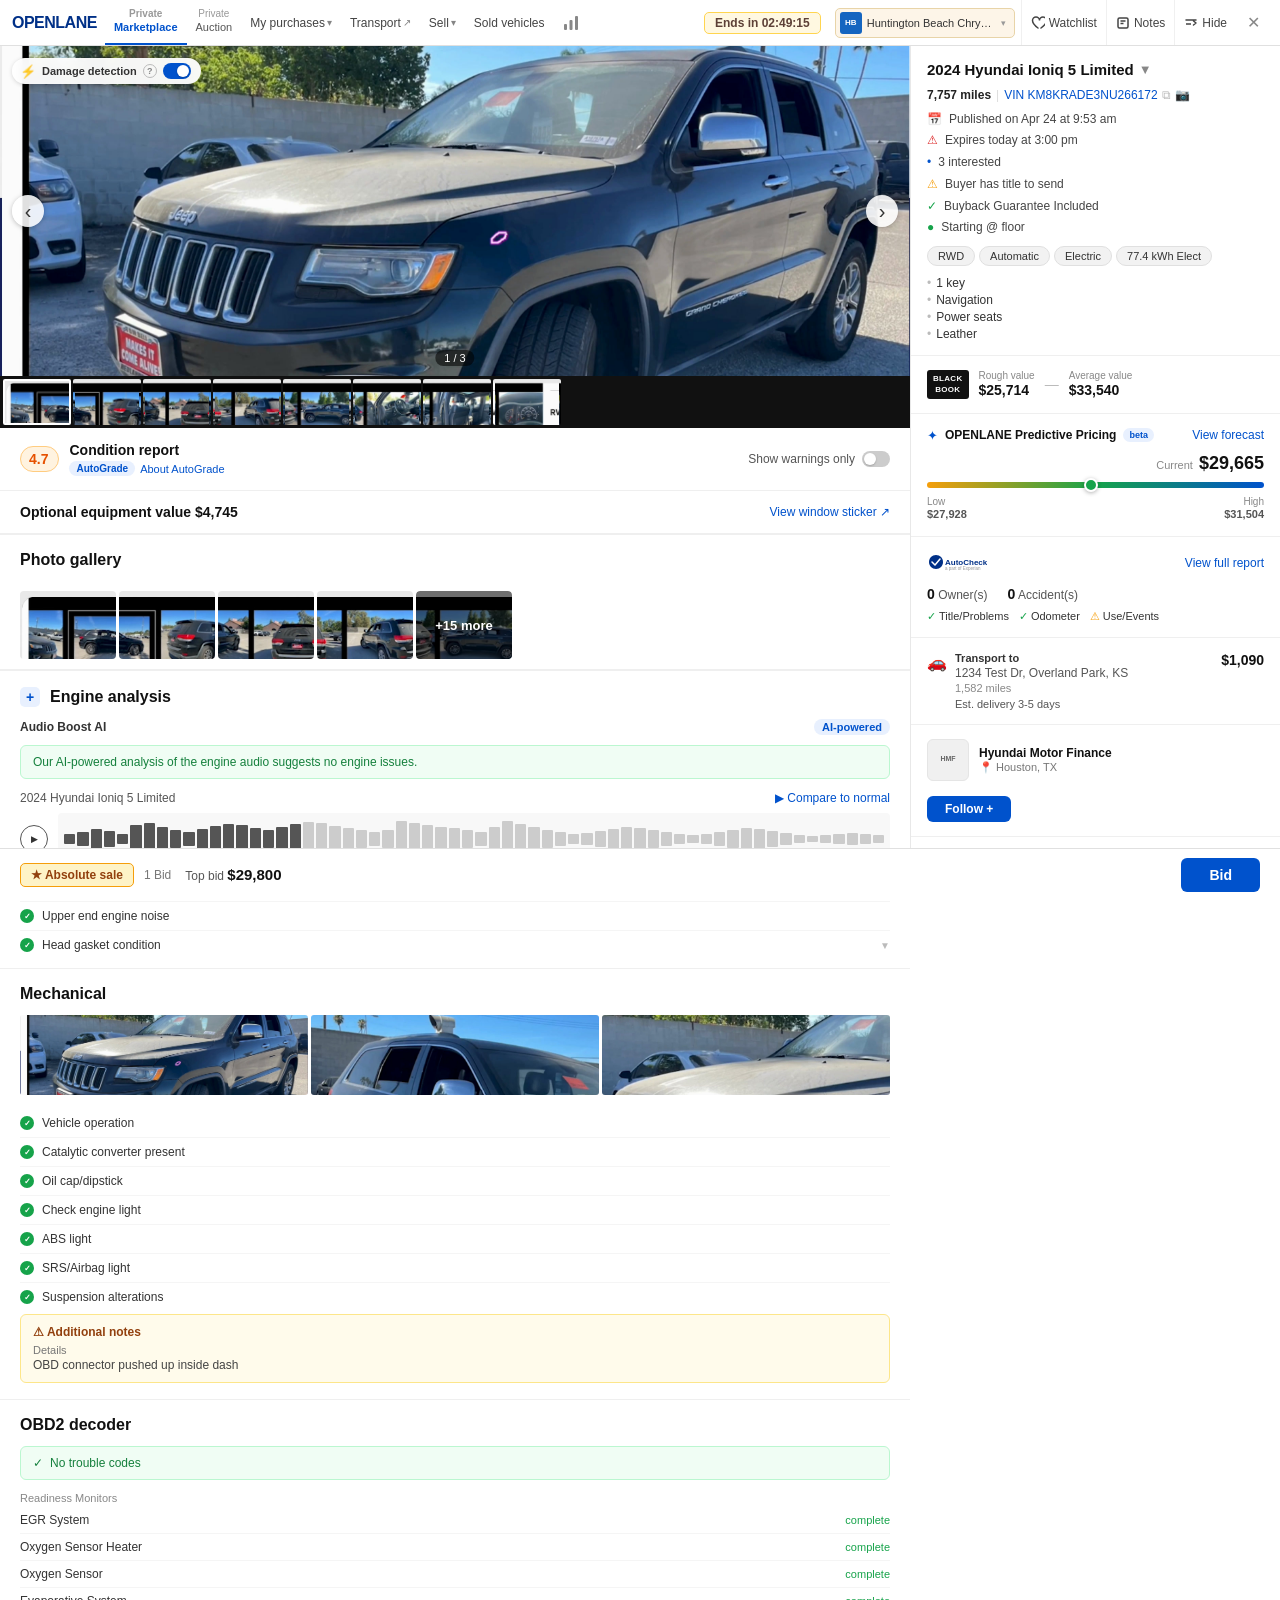
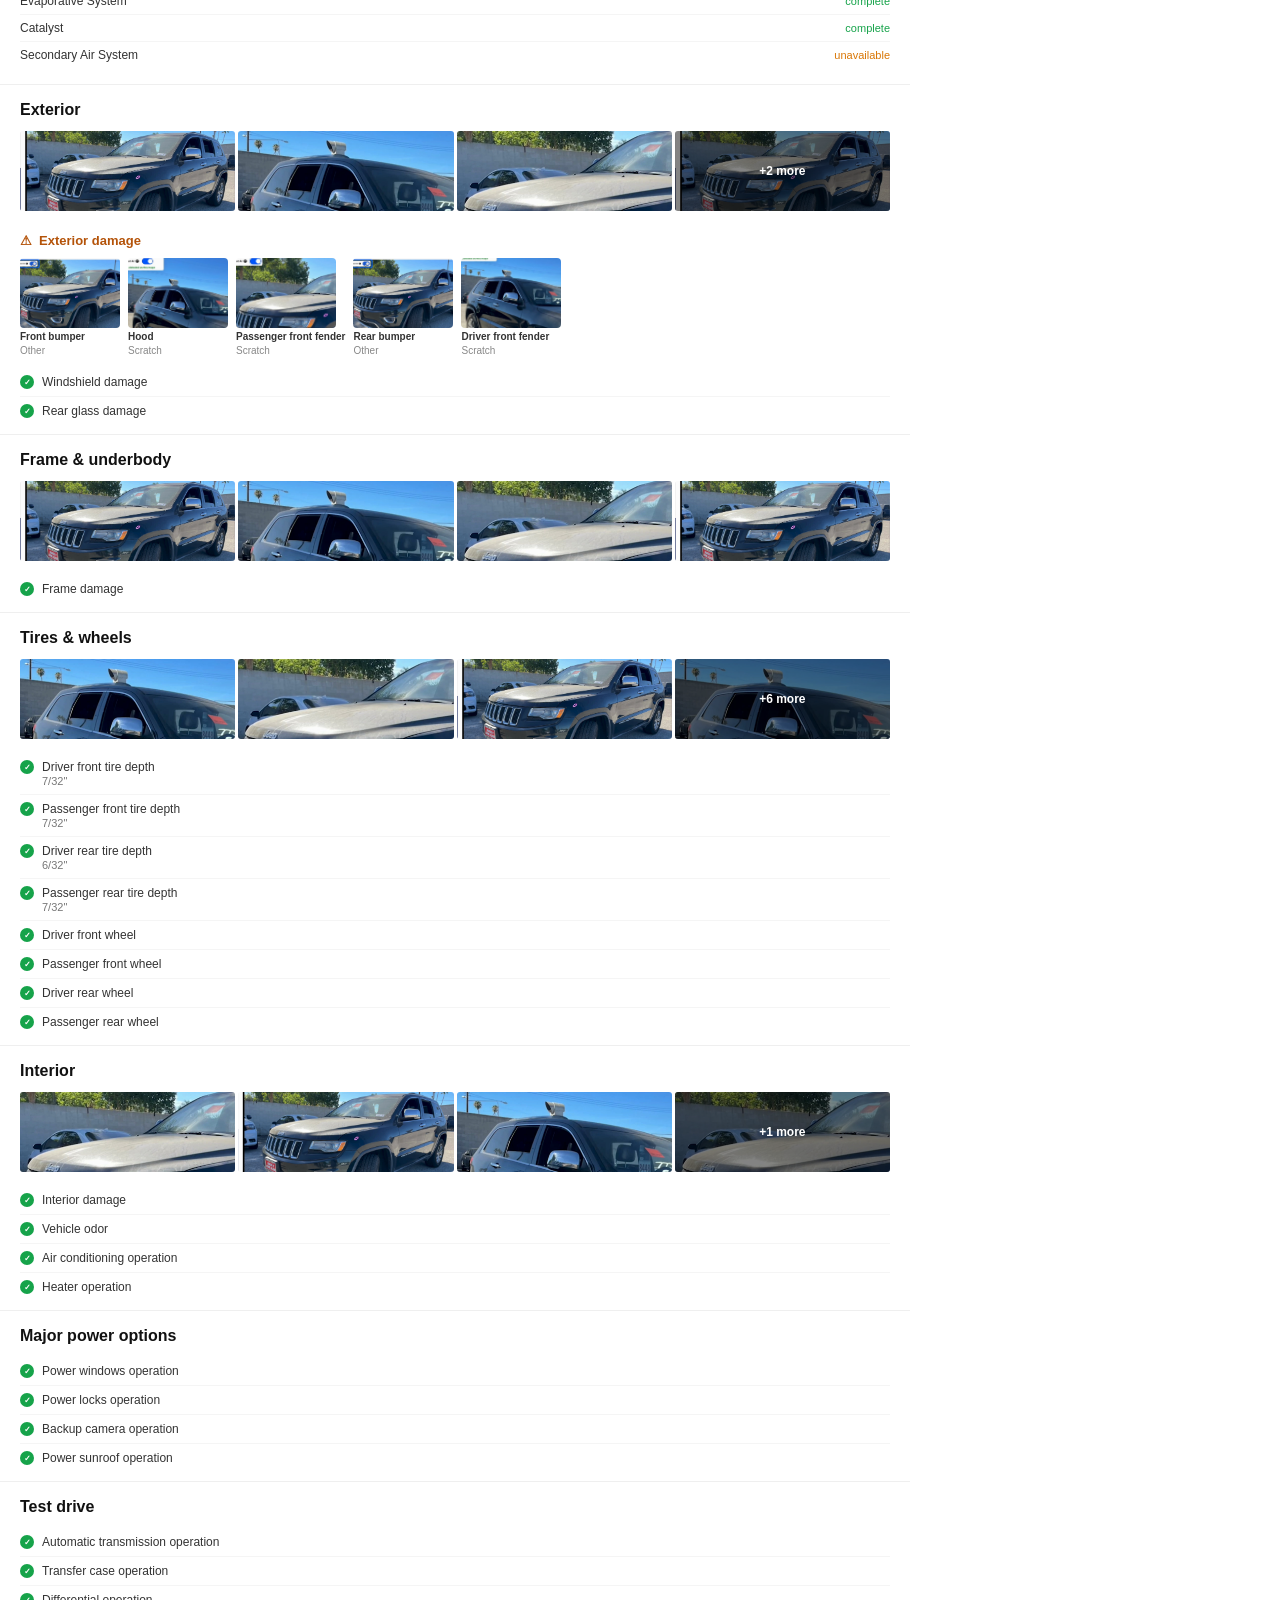
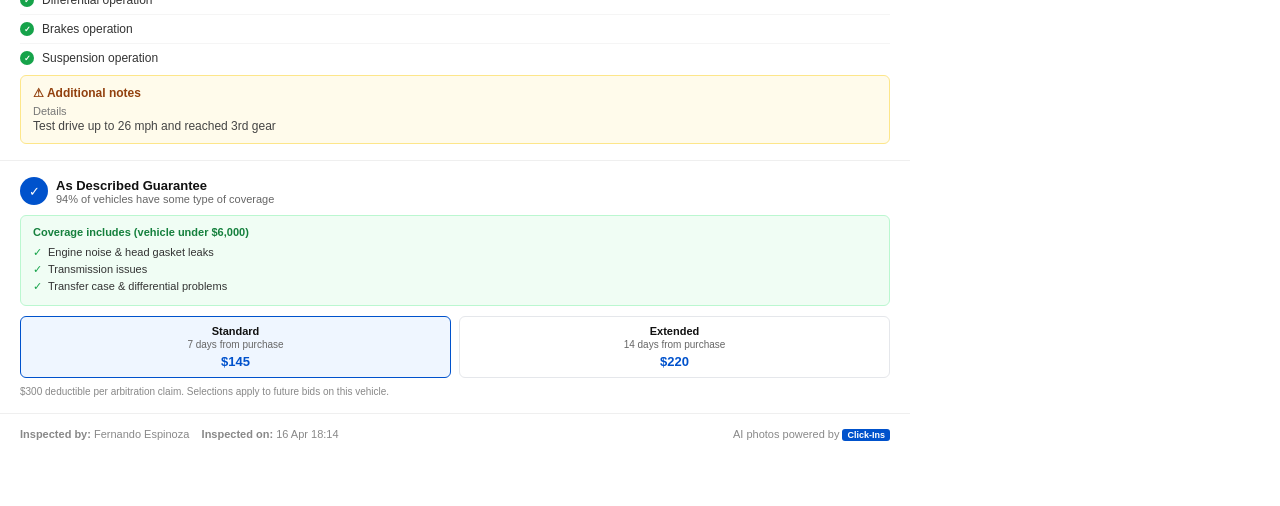
==== vehicle-detail.html @ b6a5cc24 "Update mockup to 2024 Hyundai Ioniq 5 Limited with real OPENLANE data - Swap all vehicle data: VIN K" ====
<!DOCTYPE html>
<html lang="en">
<head>
  <meta charset="UTF-8">
  <meta name="viewport" content="width=device-width, initial-scale=1.0">
  <title>2024 Hyundai Ioniq 5 Limited — OPENLANE</title>
  <link rel="stylesheet" href="styles.css">
</head>
<body>

<!-- NAV -->
<nav class="top-nav">
  <div class="nav-logo">OPENLANE</div>
  <div class="nav-tabs">
    <div class="nav-tab active"><span class="tab-sub">Private</span>Marketplace</div>
    <div class="nav-tab"><span class="tab-sub">Private</span>Auction</div>
  </div>
  <div class="nav-link">My purchases <span class="sup">▾</span></div>
  <div class="nav-link">Transport <span class="sup">↗</span></div>
  <div class="nav-link">Sell <span class="sup">▾</span></div>
  <div class="nav-link">Sold vehicles</div>
  <div class="nav-link">
    <svg width="16" height="16" viewBox="0 0 16 16" fill="none">
      <rect x="1" y="9" width="3" height="6" rx="1" fill="#888"/>
      <rect x="6.5" y="5" width="3" height="10" rx="1" fill="#888"/>
      <rect x="12" y="1" width="3" height="14" rx="1" fill="#888"/>
    </svg>
  </div>

  <div class="nav-spacer"></div>

  <div class="nav-timer" id="navTimer">Ends in 02:49:17</div>

  <div class="nav-dealer-chip">
    <div class="dealer-avatar">HB</div>
    <div class="dealer-chip-name">Huntington Beach Chrysler Jeep Ram</div>
    <span class="dealer-chip-caret">▾</span>
  </div>

  <div class="nav-action-btn">
    <svg viewBox="0 0 14 14" fill="none" stroke="currentColor" stroke-width="1.5" width="14" height="14">
      <path d="M7 12S1.5 8 1.5 4.5a3.5 3.5 0 017 0 3.5 3.5 0 017 0C15.5 8 10 12 10 12" stroke-linecap="round"/>
    </svg>
    Watchlist
  </div>
  <div class="nav-action-btn" id="notesBtn">
    <svg viewBox="0 0 14 14" fill="none" stroke="currentColor" stroke-width="1.5" width="14" height="14">
      <rect x="2" y="2" width="10" height="10" rx="1.5"/>
      <line x1="4.5" y1="5" x2="9.5" y2="5"/>
      <line x1="4.5" y1="7.5" x2="7.5" y2="7.5"/>
    </svg>
    Notes
  </div>
  <div class="nav-action-btn">
    <svg viewBox="0 0 14 14" fill="none" stroke="currentColor" stroke-width="1.5" width="14" height="14">
      <path d="M2 4h10M9.5 9l2.5-2-2.5-2" stroke-linecap="round" stroke-linejoin="round"/>
      <line x1="2" y1="8" x2="7" y2="8"/>
    </svg>
    Hide
  </div>
  <div class="nav-close-btn" onclick="window.history.back()">&#10005;</div>
</nav>

<!-- PAGE -->
<div class="page-wrap">
  <div class="left-panel" id="leftPanel"></div>
  <div class="right-sidebar" id="rightSidebar"></div>
</div>

<!-- BOTTOM BAR -->
<div class="btm-bar">
  <div class="btm-meta">
    <span class="btm-label">&#9733; Absolute sale</span>
    <span class="btm-bids">1 Bid</span>
  </div>
  <div class="btm-bid-info">Top bid <strong>$29,800</strong></div>
  <div class="btm-spacer"></div>
  <button class="btm-bid-btn" id="bidBtn">Bid</button>
</div>

<!-- BID MODAL -->
<div class="modal-overlay" id="bidModal" style="display:none">
  <div class="modal-box">
    <div class="modal-header">
      <span class="modal-title">Bid</span>
      <button class="modal-close" onclick="closeBidModal()">&#10005;</button>
    </div>
    <div class="modal-body">
      <p class="modal-min-bid">Minimum bid is $29,800</p>
      <div class="modal-field">
        <label>Bid amount</label>
        <div class="modal-input-wrap"><span class="modal-input-pre">$</span><input type="number" value="29800" class="modal-input"></div>
      </div>
      <div class="modal-field">
        <label>Max Bid amount</label>
        <div class="modal-input-wrap"><span class="modal-input-pre">$</span><input type="number" value="32000" class="modal-input"></div>
      </div>
      <div class="modal-field">
        <label>Notes</label>
        <textarea class="modal-textarea" placeholder=""></textarea>
      </div>
      <div class="modal-services">
        <div class="modal-services-title">Services</div>
        <div class="modal-service-row">
          <span>As Described Guarantee <span class="svc-info">&#9432;</span></span>
          <span class="svc-right"><span class="svc-price">$145</span><input type="checkbox" checked class="svc-check"></span>
        </div>
        <div class="modal-service-row sub">
          <span>&#8627; Extended Guarantee <span class="svc-info">&#9432;</span></span>
          <span class="svc-right"><span class="svc-price">$75</span><input type="checkbox" checked class="svc-check"></span>
        </div>
        <div class="modal-service-row">
          <span>Transportation <span class="svc-info">&#9432;</span></span>
          <span class="svc-right"><span class="svc-price">$1090</span><input type="checkbox" checked class="svc-check"></span>
        </div>
        <p class="modal-svc-note">Selections will apply to future bids on this vehicle.</p>
      </div>
      <div class="modal-payment">
        <span class="modal-payment-label">Payment method <span style="color:#dc2626">*</span></span>
        <button class="modal-add-payment">Add new payment method</button>
      </div>
    </div>
    <div class="modal-footer">
      <button class="modal-cancel" onclick="closeBidModal()">Cancel</button>
      <button class="modal-submit">Submit bid</button>
    </div>
  </div>
</div>

<!-- PREDICTIVE PRICING MODAL -->
<div class="modal-overlay" id="marketModal" style="display:none">
  <div class="modal-box modal-wide">
    <div class="modal-header">
      <div>
        <div style="font-size:10px;color:#0052cc;margin-bottom:3px;">&#10022; powered by OPENLANE Intelligence</div>
        <span class="modal-title">OPENLANE Predictive Pricing</span>
      </div>
      <button class="modal-close" onclick="closeMarketModal()">&#10005;</button>
    </div>
    <div class="modal-body">
      <div class="pp-modal-vehicle">
        <div class="pp-modal-vehicle-name">2024 Hyundai Ioniq 5 Limited</div>
        <div class="pp-modal-vin">VIN KM8KRADE3NU266172</div>
      </div>
      <div class="pp-forecast-subtitle">90-day forecast &nbsp;&middot;&nbsp; OPENLANE wholesale data as of Apr 24, 2026</div>

      <!-- Forecast chart -->
      <div class="pp-chart-wrap">
        <svg width="100%" viewBox="0 0 520 185" xmlns="http://www.w3.org/2000/svg" style="display:block;">
          <!-- Y-axis gridlines -->
          <line x1="50" y1="28" x2="500" y2="28" stroke="#e5e7eb" stroke-width="1"/>
          <line x1="50" y1="69" x2="500" y2="69" stroke="#e5e7eb" stroke-width="1"/>
          <line x1="50" y1="110" x2="500" y2="110" stroke="#e5e7eb" stroke-width="1"/>
          <line x1="50" y1="151" x2="500" y2="151" stroke="#e5e7eb" stroke-width="1"/>
          <!-- Y-axis labels -->
          <text x="46" y="31" font-size="9" fill="#9ca3af" text-anchor="end">$30,500</text>
          <text x="46" y="72" font-size="9" fill="#9ca3af" text-anchor="end">$29,000</text>
          <text x="46" y="113" font-size="9" fill="#9ca3af" text-anchor="end">$27,500</text>
          <text x="46" y="154" font-size="9" fill="#9ca3af" text-anchor="end">$26,000</text>
          <!-- Shaded band (polygon between high and low lines) -->
          <polygon points="60,57 207,64 353,70 500,78 500,149 353,133 207,102 60,65" fill="#dbeafe" opacity="0.65"/>
          <!-- Reference dashed line at $29,665 (y≈51) -->
          <line x1="60" y1="51" x2="500" y2="51" stroke="#3b82f6" stroke-width="1" stroke-dasharray="4,3"/>
          <text x="64" y="48" font-size="8.5" fill="#3b82f6">at cost of this sale</text>
          <!-- High line -->
          <polyline points="60,57 207,64 353,70 500,78" fill="none" stroke="#1d4ed8" stroke-width="2" stroke-linejoin="round"/>
          <!-- Low line -->
          <polyline points="60,65 207,102 353,133 500,149" fill="none" stroke="#93c5fd" stroke-width="1.5" stroke-dasharray="5,3" stroke-linejoin="round"/>
          <!-- X-axis labels -->
          <text x="60" y="175" font-size="9" fill="#9ca3af" text-anchor="middle">Today</text>
          <text x="207" y="175" font-size="9" fill="#9ca3af" text-anchor="middle">May 24, 2026</text>
          <text x="353" y="175" font-size="9" fill="#9ca3af" text-anchor="middle">Jun 24, 2026</text>
          <text x="500" y="175" font-size="9" fill="#9ca3af" text-anchor="middle">Jul 24, 2026</text>
        </svg>
        <div class="pp-forecast-legend">
          <div class="pp-legend-item"><div class="pp-legend-dot-high"></div> Highest</div>
          <div class="pp-legend-item"><div class="pp-legend-dot-low"></div> Lowest</div>
        </div>
        <table style="width:100%;font-size:11px;margin-top:10px;border-collapse:collapse;">
          <thead>
            <tr>
              <th style="text-align:left;padding:4px 6px;color:#6b7280;font-weight:500;border-bottom:1px solid #e5e7eb;"></th>
              <th style="text-align:center;padding:4px 6px;color:#6b7280;font-weight:500;border-bottom:1px solid #e5e7eb;">Today</th>
              <th style="text-align:center;padding:4px 6px;color:#6b7280;font-weight:500;border-bottom:1px solid #e5e7eb;">May 24, 2026</th>
              <th style="text-align:center;padding:4px 6px;color:#6b7280;font-weight:500;border-bottom:1px solid #e5e7eb;">Jun 24, 2026</th>
            </tr>
          </thead>
          <tbody>
            <tr>
              <td style="padding:4px 6px;color:#1d4ed8;font-weight:600;">&#9650; Highest</td>
              <td style="text-align:center;padding:4px 6px;color:#111;font-weight:600;">$29,437</td>
              <td style="text-align:center;padding:4px 6px;color:#111;">$29,204</td>
              <td style="text-align:center;padding:4px 6px;color:#111;">$28,970</td>
            </tr>
            <tr>
              <td style="padding:4px 6px;color:#93c5fd;font-weight:600;">&#9660; Lowest</td>
              <td style="text-align:center;padding:4px 6px;color:#111;font-weight:600;">$29,203</td>
              <td style="text-align:center;padding:4px 6px;color:#111;">$27,812</td>
              <td style="text-align:center;padding:4px 6px;color:#111;">$26,688</td>
            </tr>
          </tbody>
        </table>
        <p style="font-size:10px;color:#9ca3af;margin-top:8px;line-height:1.4;">AI-driven predictive pricing uses VIN details, inspection data, market trends, and economic factors to estimate vehicle value. Forecasts are statistical estimates and are not guarantees of actual market outcomes.</p>
      </div>

      <!-- Today's pricing -->
      <div class="pp-today-section">
        <div class="pp-today-title">Today's pricing</div>
        <div class="pp-today-current">Current <strong>$29,665</strong></div>
        <div class="pp-today-bar-wrap">
          <div class="pp-today-bar">
            <div class="pp-today-marker" style="left:48.6%"></div>
          </div>
        </div>
        <div class="pp-today-range"><span>Low &nbsp; $27,928</span><span>High &nbsp; $31,504</span></div>
      </div>

      <!-- Similar units -->
      <div class="pp-similar-title">Similar units recently sold on OPENLANE</div>
      <div class="pp-similar-sub">
        <svg width="14" height="14" viewBox="0 0 14 14" fill="none"><rect x="1" y="5" width="12" height="7" rx="1" stroke="#9ca3af" stroke-width="1.2"/><path d="M3 5V3.5a4 4 0 018 0V5" stroke="#9ca3af" stroke-width="1.2" stroke-linecap="round"/></svg>
        Based on 3,849 dealer wholesale sales in the last 3 months
      </div>
      <table class="comp-table">
        <thead><tr><th>Vehicle</th><th>Major Inspection Issues</th><th>AutoCheck</th><th>Transaction date</th><th>Price</th></tr></thead>
        <tbody>
          <tr>
            <td><div class="ct-vehicle">2024 Hyundai Ioniq 5 Limited</div><div class="ct-details">RWD 77.4 km &middot; Houston, TX</div></td>
            <td><span class="ct-ok">&#10003; No issues</span></td>
            <td><div class="ct-ac"><span class="ct-ok">&#10003;</span> Title/Problems<br><span class="ct-ok">&#10003;</span> Odometer<br><span class="ct-ok">&#10003;</span> Use/Events</div></td>
            <td>April 02, 2026</td>
            <td class="ct-price">$26,900</td>
          </tr>
          <tr>
            <td><div class="ct-vehicle">2024 Hyundai Ioniq 5 Limited</div><div class="ct-details">7,964 km &middot; Santa Rosa, CA</div></td>
            <td><span class="ct-ok">&#10003; No issues</span></td>
            <td><div class="ct-ac"><span class="ct-ok">&#10003;</span> Title/Problems<br><span class="ct-ok">&#10003;</span> Odometer</div></td>
            <td>April 17, 2026</td>
            <td class="ct-price">$26,700</td>
          </tr>
          <tr>
            <td><div class="ct-vehicle">2024 Hyundai Ioniq 5 Limited</div><div class="ct-details">11,758 mi &middot; Riverside, CA</div></td>
            <td><span class="ct-ok">&#10003; No issues</span></td>
            <td><div class="ct-ac"><span class="ct-ok">&#10003;</span> Title/Problems<br><span class="ct-ok">&#10003;</span> Odometer<br><span class="ct-ok">&#10003;</span> Use/Events</div></td>
            <td>April 21, 2026</td>
            <td class="ct-price">$28,900</td>
          </tr>
          <tr>
            <td><div class="ct-vehicle">2024 Hyundai Ioniq 5 Limited</div><div class="ct-details">77.4 km &middot; Scottsdale, AZ</div></td>
            <td><span class="ct-ok">&#10003; No issues</span></td>
            <td><div class="ct-ac"><span class="ct-ok">&#10003;</span> Title/Problems<br><span class="ct-ok">&#10003;</span> Odometer</div></td>
            <td>April 20, 2026</td>
            <td class="ct-price">$29,200</td>
          </tr>
          <tr>
            <td><div class="ct-vehicle">2024 Hyundai Ioniq 5 Limited</div><div class="ct-details">6,778 mi &middot; Huntington Beach, CA</div></td>
            <td><span class="ct-ok">&#10003; No issues</span></td>
            <td><div class="ct-ac"><span class="ct-ok">&#10003;</span> Title/Problems<br><span class="ct-ok">&#10003;</span> Odometer</div></td>
            <td>April 21, 2026</td>
            <td class="ct-price">$29,000</td>
          </tr>
        </tbody>
      </table>
    </div>
  </div>
</div>

<!-- NOTE MODAL -->
<div class="modal-overlay" id="noteModal" style="display:none">
  <div class="modal-box">
    <div class="modal-header">
      <span class="modal-title">Note for 2024 Hyundai Ioniq 5 Limited</span>
      <button class="modal-close" onclick="closeNoteModal()">&#10005;</button>
    </div>
    <div class="modal-body">
      <textarea class="modal-textarea" style="height:120px;" placeholder=""></textarea>
    </div>
    <div class="modal-footer">
      <button class="modal-cancel" onclick="closeNoteModal()">Cancel</button>
      <button class="modal-submit">Save note</button>
    </div>
  </div>
</div>

<script src="content.js"></script>
<script src="interactions.js"></script>
</body>
</html>
---- styles.css ----
*, *::before, *::after { box-sizing: border-box; margin: 0; padding: 0; }
body { font-family: -apple-system, BlinkMacSystemFont, 'Segoe UI', Roboto, Arial, sans-serif; font-size: 13px; color: #1a1a1a; background: #fff; }
a { color: inherit; text-decoration: none; cursor: pointer; }
button { cursor: pointer; border: none; background: none; font-family: inherit; font-size: inherit; }

/* ── NAV ── */
.top-nav {
  position: fixed; top: 0; left: 0; right: 0; height: 46px;
  background: #fff; border-bottom: 1px solid #e0e0e0;
  display: flex; align-items: center; padding: 0 12px; gap: 0; z-index: 300; white-space: nowrap; overflow: hidden;
}
.nav-logo { font-size: 16px; font-weight: 800; color: #003087; letter-spacing: -0.5px; margin-right: 8px; flex-shrink: 0; }
.nav-tabs { display: flex; align-items: stretch; height: 100%; }
.nav-tab {
  display: flex; flex-direction: column; align-items: center; justify-content: center;
  padding: 0 9px; font-size: 11px; font-weight: 500; color: #555; cursor: pointer;
  border-bottom: 2px solid transparent; line-height: 1.25; text-align: center;
}
.nav-tab .tab-sub { font-size: 10px; color: #999; }
.nav-tab.active { color: #0052cc; border-bottom-color: #0052cc; font-weight: 600; }
.nav-link { display: flex; align-items: center; gap: 2px; padding: 0 9px; font-size: 12px; color: #444; cursor: pointer; height: 100%; flex-shrink: 0; }
.nav-link:hover { color: #0052cc; }
.nav-link .sup { font-size: 10px; opacity: 0.65; }
.nav-spacer { flex: 1; min-width: 4px; }
.nav-timer {
  background: #fff8e1; border: 1px solid #ffd54f; border-radius: 5px;
  padding: 3px 10px; font-size: 12px; font-weight: 600; color: #5d4037;
  margin-right: 8px; flex-shrink: 0; font-variant-numeric: tabular-nums;
}
.nav-dealer-chip {
  display: flex; align-items: center; gap: 5px;
  background: #fdf5e8; border: 1px solid #e8d4a8; border-radius: 5px;
  padding: 3px 8px 3px 4px; font-size: 11px; font-weight: 500; color: #333;
  cursor: pointer; max-width: 180px; margin: 0 6px; flex-shrink: 1; overflow: hidden;
}
.dealer-avatar { width: 22px; height: 22px; background: #1565c0; border-radius: 3px; display: flex; align-items: center; justify-content: center; font-size: 8px; font-weight: 800; color: #fff; text-align: center; flex-shrink: 0; }
.dealer-chip-name { overflow: hidden; text-overflow: ellipsis; white-space: nowrap; }
.dealer-chip-caret { font-size: 9px; color: #999; flex-shrink: 0; }
.nav-action-btn { display: flex; align-items: center; gap: 4px; padding: 0 9px; font-size: 12px; color: #444; cursor: pointer; height: 100%; border-left: 1px solid #f0f0f0; white-space: nowrap; flex-shrink: 0; }
.nav-action-btn:hover { color: #0052cc; background: #f8faff; }
.nav-close-btn { display: flex; align-items: center; justify-content: center; width: 30px; height: 30px; color: #888; cursor: pointer; font-size: 16px; border-radius: 4px; margin-left: 2px; flex-shrink: 0; }
.nav-close-btn:hover { background: #f5f5f5; color: #333; }

/* ── LAYOUT ── */
.page-wrap { margin-top: 46px; display: flex; align-items: flex-start; }
.left-panel { flex: 1; background: #fff; min-width: 0; padding-bottom: 52px; }
.right-sidebar { width: 370px; flex-shrink: 0; position: sticky; top: 46px; height: calc(100vh - 46px - 52px); overflow-y: auto; background: #fff; border-left: 1px solid #e8e8e8; }
.right-sidebar::-webkit-scrollbar { width: 5px; }
.right-sidebar::-webkit-scrollbar-thumb { background: #d4d4d4; border-radius: 3px; }

/* ── CAROUSEL ── */
.carousel-wrap { background: #1a1a1a; user-select: none; }
.carousel-main { position: relative; width: 100%; height: 330px; background: #222; overflow: hidden; display: flex; align-items: center; justify-content: center; }
.carousel-img { width: 100%; height: 100%; object-fit: cover; display: none; }
.carousel-img.active { display: block; }
.carousel-photo { width: 100%; height: 100%; object-fit: cover; display: block; }
.vb-toggle {
  position: absolute; top: 12px; left: 12px; z-index: 10;
  background: rgba(255,255,255,0.95); backdrop-filter: blur(6px);
  border-radius: 20px; padding: 5px 10px 5px 8px;
  display: flex; align-items: center; gap: 6px; font-size: 11px; font-weight: 500; color: #222;
  cursor: pointer; box-shadow: 0 1px 4px rgba(0,0,0,.15);
}
.vb-icon { font-size: 13px; }
.vb-info { width: 14px; height: 14px; border-radius: 50%; border: 1.5px solid #bbb; display: flex; align-items: center; justify-content: center; font-size: 9px; color: #888; font-weight: 600; }
.pill-toggle { width: 28px; height: 16px; border-radius: 8px; background: #0052cc; position: relative; flex-shrink: 0; transition: background .2s; }
.pill-toggle::after { content: ''; position: absolute; top: 2px; left: 14px; width: 12px; height: 12px; background: #fff; border-radius: 50%; box-shadow: 0 1px 2px rgba(0,0,0,.2); transition: left .2s; }
.pill-toggle.off { background: #ccc; }
.pill-toggle.off::after { left: 2px; }
.vb-label { position: absolute; top: 12px; left: 50%; transform: translateX(-50%); background: rgba(255,255,255,0.9); border-radius: 4px; padding: 3px 10px; font-size: 11px; color: #333; display: none; }
.vb-label.show { display: block; }
.vb-damage-overlay { position: absolute; inset: 0; pointer-events: none; display: none; }
.vb-damage-overlay.show { display: block; }
.vb-hotspot { position: absolute; width: 22px; height: 22px; border-radius: 50%; background: rgba(255,20,147,0.55); border: 2px solid #ff1493; box-shadow: 0 0 8px rgba(255,20,147,0.7); }
.vb-hotspot::after { content: ''; position: absolute; inset: 3px; border-radius: 50%; background: rgba(255,20,147,0.3); }
.c-nav { position: absolute; top: 50%; transform: translateY(-50%); width: 32px; height: 32px; border-radius: 50%; background: rgba(255,255,255,0.88); display: flex; align-items: center; justify-content: center; font-size: 20px; color: #333; cursor: pointer; z-index: 10; box-shadow: 0 1px 5px rgba(0,0,0,.25); line-height: 1; }
.c-nav.prev { left: 12px; }
.c-nav.next { right: 12px; }
.c-nav:hover { background: #fff; }
.c-counter { position: absolute; bottom: 10px; left: 50%; transform: translateX(-50%); background: rgba(0,0,0,.55); color: #fff; font-size: 11px; padding: 2px 9px; border-radius: 10px; }
.thumb-strip { display: flex; gap: 2px; padding: 3px; background: #111; overflow-x: auto; scrollbar-width: none; }
.thumb-strip::-webkit-scrollbar { display: none; }
.c-thumb { flex-shrink: 0; width: 68px; height: 46px; border-radius: 2px; cursor: pointer; border: 2px solid transparent; overflow: hidden; background: #333; }
.c-thumb img { width: 100%; height: 100%; object-fit: cover; display: block; }
.c-thumb.sel { border-color: #fff; }

/* ── CONDITION REPORT ── */
.cr-outer { background: #fff; }
.cr-top-bar { display: flex; align-items: center; gap: 10px; padding: 14px 20px; border-bottom: 1px solid #efefef; }
.cr-score-badge { display: flex; align-items: center; gap: 5px; background: #fff3e0; border: 1px solid #ffcc80; border-radius: 20px; padding: 4px 10px 4px 8px; flex-shrink: 0; }
.cr-score-star { font-size: 14px; }
.cr-score-num { font-size: 14px; font-weight: 700; color: #e65100; }
.cr-autograde { display: flex; align-items: center; gap: 5px; }
.cr-ag-badge, .cr-autograde-badge { background: #e8f0fe; color: #0052cc; font-size: 10px; font-weight: 700; padding: 2px 7px; border-radius: 10px; }
.cr-ag-about, .cr-autograde-about { font-size: 11px; color: #0052cc; cursor: pointer; }
.cr-title-group { display: flex; flex-direction: column; gap: 3px; }
.cr-title { font-size: 14px; font-weight: 700; color: #111; }
.cr-warnings-toggle { margin-left: auto; display: flex; align-items: center; gap: 7px; font-size: 12px; color: #555; flex-shrink: 0; }
.opt-equip-row { display: flex; align-items: center; padding: 13px 20px; border-bottom: 1px solid #efefef; }
.oe-val { font-size: 14px; font-weight: 700; color: #111; }
.oe-link { margin-left: auto; font-size: 12px; color: #0052cc; display: flex; align-items: center; gap: 3px; }
.photo-gallery-strip { display: flex; gap: 3px; padding: 10px 20px; overflow-x: auto; border-bottom: 1px solid #efefef; scrollbar-width: none; }
.photo-gallery-strip::-webkit-scrollbar { display: none; }
.gal-thumb { flex-shrink: 0; width: 96px; height: 68px; border-radius: 4px; cursor: pointer; overflow: hidden; background: #ddd; position: relative; }
.gal-thumb img { width: 100%; height: 100%; object-fit: cover; }
.gal-thumb.more { position: relative; }
.gal-more { position: absolute; inset: 0; background: rgba(0,0,0,.52); display: flex; align-items: center; justify-content: center; color: #fff; font-size: 13px; font-weight: 600; border-radius: 4px; }
.cr-section { border-top: 1px solid #efefef; }
.cr-section.hidden-section { display: none; }
.cr-sec-header { display: flex; align-items: center; gap: 10px; padding: 16px 20px 12px; cursor: default; }
.cr-sec-header.expandable { cursor: pointer; }
.cr-sec-header.expandable:hover { background: #fafafa; }
.cr-plus-btn { width: 20px; height: 20px; border-radius: 5px; background: #e8f0fe; display: flex; align-items: center; justify-content: center; font-size: 14px; font-weight: 700; color: #0052cc; flex-shrink: 0; }
.cr-sec-title { font-size: 16px; font-weight: 700; color: #111; }
.cr-sec-label { margin-left: auto; font-size: 11px; color: #888; }
.cr-sec-body { padding: 0 20px 16px; }

/* Audio waveform */
.audio-boost-header { display: flex; align-items: center; justify-content: space-between; margin-bottom: 10px; }
.audio-boost-badge { background: #e8f0fe; color: #0052cc; font-size: 11px; font-weight: 600; padding: 2px 8px; border-radius: 10px; }
.ai-warn-banner { background: #fff8e1; border: 1px solid #ffcc80; border-radius: 6px; padding: 9px 12px; font-size: 12px; color: #5d4037; margin-bottom: 12px; }
.ai-ok-banner { background: #f0fdf4; border: 1px solid #bbf7d0; border-radius: 6px; padding: 9px 12px; font-size: 12px; color: #15803d; margin-bottom: 12px; }
.wave-vehicle-row { display: flex; align-items: center; justify-content: space-between; margin-bottom: 8px; }
.wave-vehicle-lbl { font-size: 12px; color: #555; font-weight: 500; }
.wave-play-sample { display: flex; align-items: center; gap: 5px; font-size: 12px; color: #0052cc; cursor: pointer; }
.wave-row { display: flex; align-items: center; gap: 10px; margin-bottom: 8px; }
.play-btn { width: 28px; height: 28px; border-radius: 50%; border: 1.5px solid #555; display: flex; align-items: center; justify-content: center; font-size: 9px; color: #333; flex-shrink: 0; cursor: pointer; }
.waveform-wrap { flex: 1; position: relative; }
.waveform { height: 52px; display: flex; align-items: center; gap: 2px; background: #f8f8f8; border-radius: 4px; padding: 4px 6px; overflow: hidden; }
.wb { flex: 1; background: #ccc; border-radius: 1px; min-width: 2px; transition: background .05s; }
.wb.p { background: #555; }
.wb.anomaly { background: #9c27b0; opacity: 0.7; }
.anomaly-region { position: absolute; top: 0; bottom: 0; background: rgba(156,39,176,0.12); border-left: 1px solid rgba(156,39,176,0.4); }
.anomaly-markers { display: flex; gap: 16px; margin-top: 5px; margin-bottom: 8px; }
.anomaly-marker { display: flex; align-items: center; gap: 4px; font-size: 10px; color: #9c27b0; }
.anomaly-dot { width: 7px; height: 7px; border-radius: 50%; background: #9c27b0; flex-shrink: 0; }

/* Check items */
.check-list { display: flex; flex-direction: column; }
.ci { display: flex; align-items: center; gap: 8px; padding: 7px 0; border-bottom: 1px solid #f5f5f5; font-size: 12px; color: #333; }
.ci:last-child { border-bottom: none; padding-bottom: 0; }
.ci.warn-item { /* shown in warnings-only mode */ }
.ci-dot { width: 14px; height: 14px; border-radius: 50%; display: flex; align-items: center; justify-content: center; flex-shrink: 0; font-size: 8px; font-weight: 800; }
.ci-dot.ok { background: #16a34a; color: #fff; }
.ci-dot.warn { background: #f59e0b; color: #fff; }
.ci-lbl { flex: 1; }
.ci-chevron { color: #bbb; font-size: 10px; margin-left: auto; }
.ci-tag { font-size: 10px; font-weight: 600; background: #f0f0f0; color: #555; border-radius: 10px; padding: 1px 7px; margin-left: 4px; }
.ci-tag.ok-tag { background: #f0fdf4; color: #15803d; }
.ci-val { font-size: 11px; color: #777; margin-left: auto; padding-left: 8px; }
.ci-expand { color: #bbb; font-size: 11px; }

/* Photo grids */
.pg { display: flex; gap: 3px; margin-bottom: 14px; }
.pg-t { flex: 1; height: 80px; border-radius: 3px; cursor: pointer; position: relative; overflow: hidden; background: #ddd; min-width: 0; }
.pg-t img { width: 100%; height: 100%; object-fit: cover; }
.pg-overlay { position: absolute; inset: 0; background: rgba(0,0,0,.48); display: flex; align-items: center; justify-content: center; color: #fff; font-size: 12px; font-weight: 600; }
/* Stacked tire depth layout */
.ci.ci-stacked { align-items: flex-start; }
.ci-lbl-group { display: flex; flex-direction: column; gap: 1px; flex: 1; }
.ci-sub { font-size: 11px; color: #777; }
.warn-banner { display: flex; align-items: center; gap: 7px; padding: 8px 0 10px; font-size: 13px; font-weight: 600; color: #b45309; }
.dmg-grid { display: flex; flex-wrap: wrap; gap: 8px; margin-bottom: 12px; }
.dmg-item { display: flex; flex-direction: column; gap: 3px; }
.dmg-photo { width: 100px; height: 70px; background: #d0d0d0; border-radius: 4px; cursor: pointer; overflow: hidden; }
.dmg-photo img { width: 100%; height: 100%; object-fit: cover; }
.dmg-lbl, .dmg-label { font-size: 10px; font-weight: 600; color: #333; }
.dmg-type { font-size: 10px; color: #888; }

/* Additional notes */
.add-notes { background: #fffbeb; border: 1px solid #fde68a; border-radius: 6px; padding: 10px 12px; margin-top: 10px; }
.add-notes-header { display: flex; align-items: center; gap: 6px; font-size: 12px; font-weight: 600; color: #92400e; margin-bottom: 5px; }
.add-notes-sub { font-size: 11px; color: #777; font-weight: 500; margin-bottom: 2px; }
.add-notes-text { font-size: 12px; color: #444; }

/* OBD */
.obd-ok-banner { background: #f0fdf4; border: 1px solid #bbf7d0; border-radius: 6px; padding: 9px 12px; font-size: 12px; color: #15803d; margin-bottom: 12px; display: flex; align-items: center; gap: 7px; }
.obd-label { font-size: 11px; font-weight: 500; color: #888; margin-bottom: 3px; }
.obd-sub { font-size: 12px; font-weight: 600; color: #333; margin-bottom: 6px; }
.obd-code-card { background: #fffbeb; border: 1px solid #fde68a; border-radius: 6px; padding: 9px 12px; margin-bottom: 12px; }
.obd-code-num { font-size: 12px; font-weight: 700; color: #111; margin-bottom: 2px; }
.obd-code-desc { font-size: 11px; color: #666; }
.rd-list { display: flex; flex-direction: column; }
.rd { display: flex; align-items: center; gap: 8px; font-size: 12px; padding: 6px 0; border-bottom: 1px solid #f5f5f5; }
.rd:last-child { border-bottom: none; }
.rd-name { flex: 1; color: #333; }
.rd-ok { font-size: 11px; font-weight: 500; color: #16a34a; }
.rd-warn { font-size: 11px; font-weight: 500; color: #d97706; }

/* Inspector footer */
.inspector-footer { padding: 14px 20px; border-top: 1px solid #efefef; display: flex; align-items: center; justify-content: space-between; font-size: 11px; color: #888; flex-wrap: wrap; gap: 6px; }
.click-ins { display: flex; align-items: center; gap: 5px; }
.ci-mark { background: #0052cc; color: #fff; font-size: 9px; font-weight: 800; padding: 1px 5px; border-radius: 3px; }

/* ── RIGHT SIDEBAR ── */
.sb { padding: 14px 16px; border-bottom: 1px solid #efefef; }
.sb-title { font-size: 15px; font-weight: 700; color: #111; line-height: 1.3; }
.sb-title-row { display: flex; align-items: flex-start; gap: 5px; margin-bottom: 8px; }
.sb-chevron { color: #888; font-size: 13px; padding-top: 2px; }
.sb-vin-row { display: flex; align-items: center; flex-wrap: wrap; gap: 4px; font-size: 12px; color: #555; margin-bottom: 9px; }
.sb-miles { font-weight: 600; color: #222; }
.sb-sep { color: #ddd; padding: 0 1px; }
.sb-vin { color: #0052cc; }
.sb-ico { color: #bbb; cursor: pointer; font-size: 12px; }
.sb-ico:hover { color: #0052cc; }
.sb-meta { display: flex; flex-direction: column; gap: 5px; margin-bottom: 10px; }
.sb-row { display: flex; align-items: flex-start; gap: 7px; font-size: 12px; color: #444; line-height: 1.4; }
.ico-warn { color: #dc2626; }
.ico-ok { color: #16a34a; }
.ico-blue { color: #0052cc; }
.ico-gray { color: #999; }
.pills { display: flex; flex-wrap: wrap; gap: 4px; margin-bottom: 10px; }
.pill { background: #f2f2f2; border: 1px solid #e0e0e0; border-radius: 14px; padding: 3px 10px; font-size: 11px; font-weight: 500; color: #333; }
.feat-list { display: flex; flex-direction: column; gap: 3px; }
.feat-row { display: flex; align-items: center; gap: 5px; font-size: 12px; color: #333; }
.feat-dot { color: #bbb; }
.feat-lnk { color: #0052cc; }
.feat-ext { font-size: 10px; color: #bbb; }

/* Black Book */
.bb-card { display: flex; align-items: center; gap: 10px; }
.bb-logo { background: #111; color: #fff; font-size: 8px; font-weight: 800; letter-spacing: 0.3px; padding: 3px 6px; border-radius: 3px; line-height: 1.4; text-align: center; flex-shrink: 0; }
.bb-range { display: flex; align-items: center; gap: 8px; }
.bb-col { display: flex; flex-direction: column; gap: 1px; }
.bb-lbl { font-size: 10px; color: #888; }
.bb-val { font-size: 14px; font-weight: 700; color: #111; }
.bb-dash { font-size: 14px; color: #bbb; padding: 0 2px; }
.bb-sep2 { color: #bbb; }

/* OPENLANE Market Data */
.omd-header { display: flex; align-items: center; gap: 7px; margin-bottom: 10px; }
.omd-badge { background: #e8f0fe; color: #0052cc; font-size: 9px; font-weight: 800; padding: 2px 6px; border-radius: 3px; letter-spacing: 0.3px; }
.omd-title { font-size: 12px; font-weight: 600; color: #111; }
.omd-info { color: #aaa; font-size: 12px; cursor: pointer; }
.omd-report { margin-left: auto; font-size: 12px; color: #0052cc; display: flex; align-items: center; gap: 4px; cursor: pointer; }
.omd-grid { display: flex; gap: 8px; margin-bottom: 8px; }
.omd-col { flex: 1; background: #f8f8f8; border: 1px solid #efefef; border-radius: 6px; padding: 8px 10px; text-align: center; }
.omd-col.avg { background: #e8f0fe; border-color: #b3c7f5; }
.omd-col-label { font-size: 10px; color: #888; margin-bottom: 3px; }
.omd-col-val { font-size: 15px; font-weight: 700; color: #111; }
.omd-col.avg .omd-col-val { color: #0052cc; }
.omd-similar { font-size: 11px; color: #888; display: flex; align-items: center; gap: 5px; }
.omd-car-icon { font-size: 13px; }

/* AutoCheck */
.ac-hd { display: flex; align-items: center; gap: 8px; margin-bottom: 10px; }
.ac-logo-box { width: 22px; height: 22px; border-radius: 4px; background: #0053a5; display: flex; align-items: center; justify-content: center; font-size: 13px; font-weight: 800; color: #fff; flex-shrink: 0; }
.ac-text { display: flex; flex-direction: column; }
.ac-name { font-size: 12px; font-weight: 700; color: #111; line-height: 1; }
.ac-exp { font-size: 9px; color: #999; }
.ac-report-lnk { margin-left: auto; font-size: 12px; color: #0052cc; }
.ac-counts { display: flex; gap: 20px; margin-bottom: 8px; }
.ac-count { font-size: 12px; color: #555; }
.ac-count strong { font-size: 14px; font-weight: 700; color: #111; }
.ac-count.bad strong { color: #dc2626; }
.ac-checks { display: flex; gap: 10px; flex-wrap: wrap; }
.ac-chk { display: flex; align-items: center; gap: 3px; font-size: 11px; color: #333; }
.ac-chk .ok { color: #16a34a; }
.ac-chk .warn { color: #f59e0b; }

/* Transport */
.transport-row { display: flex; align-items: flex-start; gap: 8px; }
.transport-icon { font-size: 16px; flex-shrink: 0; margin-top: 1px; }
.transport-body { flex: 1; }
.transport-label { font-size: 11px; font-weight: 600; color: #333; margin-bottom: 2px; }
.transport-addr { font-size: 12px; color: #555; margin-bottom: 2px; }
.transport-miles { font-size: 11px; color: #888; margin-bottom: 4px; }
.transport-delivery { font-size: 11px; color: #555; }
.transport-price { font-size: 14px; font-weight: 700; color: #111; margin-left: auto; flex-shrink: 0; }

/* Dealer */
.dealer-hd { display: flex; align-items: center; gap: 10px; margin-bottom: 9px; }
.dealer-logo { width: 42px; height: 42px; border-radius: 6px; background: #f0f0f0; border: 1px solid #e5e5e5; display: flex; align-items: center; justify-content: center; font-size: 7px; font-weight: 800; color: #666; text-align: center; line-height: 1.2; flex-shrink: 0; }
.dealer-name { font-size: 12px; font-weight: 600; color: #111; }
.dealer-loc { font-size: 11px; color: #777; margin-top: 1px; }
.dealer-stats { display: flex; gap: 14px; margin-bottom: 9px; }
.d-stat { display: flex; align-items: center; gap: 4px; font-size: 11px; color: #555; }
.oi-line { display: flex; align-items: center; gap: 5px; font-size: 10px; color: #888; margin-bottom: 4px; }
.oi-box { background: #0052cc; color: #fff; font-size: 8px; font-weight: 800; padding: 2px 4px; border-radius: 3px; }
.oi-name { font-size: 11px; font-weight: 600; color: #0052cc; }
.dealer-desc { font-size: 11px; color: #888; line-height: 1.55; }

/* ── BOTTOM BAR ── */
.btm-bar { position: fixed; bottom: 0; left: 0; right: 0; height: 52px; background: #fff; border-top: 1px solid #e0e0e0; display: flex; align-items: center; padding: 0 20px; gap: 14px; z-index: 200; }
.btm-meta { display: flex; align-items: center; gap: 10px; }
.btm-label { background: #fef3c7; border: 1px solid #f59e0b; border-radius: 5px; padding: 4px 10px; font-size: 12px; color: #92400e; font-weight: 600; }
/* As Described Guarantee section */
.adg-section { padding: 16px 20px; border-top: 1px solid #efefef; }
.adg-header { display: flex; align-items: center; gap: 8px; margin-bottom: 10px; }
.adg-icon { width: 28px; height: 28px; border-radius: 50%; background: #0052cc; display: flex; align-items: center; justify-content: center; color: #fff; font-size: 13px; flex-shrink: 0; }
.adg-title { font-size: 13px; font-weight: 700; color: #111; }
.adg-subtitle { font-size: 11px; color: #666; }
.adg-coverage { background: #f0fdf4; border: 1px solid #bbf7d0; border-radius: 6px; padding: 10px 12px; margin-bottom: 10px; }
.adg-coverage-title { font-size: 11px; font-weight: 600; color: #15803d; margin-bottom: 6px; }
.adg-coverage-item { display: flex; align-items: flex-start; gap: 6px; font-size: 11px; color: #333; padding: 2px 0; }
.adg-coverage-dot { color: #16a34a; flex-shrink: 0; font-size: 11px; }
.adg-tiers { display: flex; gap: 8px; }
.adg-tier { flex: 1; border: 1px solid #e5e7eb; border-radius: 6px; padding: 8px 10px; text-align: center; }
.adg-tier.selected { border-color: #0052cc; background: #eff6ff; }
.adg-tier-name { font-size: 11px; font-weight: 600; color: #111; margin-bottom: 2px; }
.adg-tier-days { font-size: 10px; color: #666; margin-bottom: 4px; }
.adg-tier-price { font-size: 13px; font-weight: 700; color: #0052cc; }
.adg-note { font-size: 10px; color: #888; margin-top: 8px; }
.btm-bids { font-size: 12px; color: #777; }
.btm-bid-info { font-size: 12px; color: #555; }
.btm-bid-info strong { font-size: 15px; color: #111; font-weight: 700; }
.btm-spacer { flex: 1; }
.btm-bid-btn { background: #0052cc; color: #fff; border-radius: 6px; padding: 9px 28px; font-size: 14px; font-weight: 600; }
.btm-bid-btn:hover { background: #003d99; }

/* ── MODALS ── */
.modal-overlay { position: fixed; inset: 0; background: rgba(0,0,0,.45); z-index: 500; display: flex; align-items: center; justify-content: center; }
.modal-box { background: #fff; border-radius: 10px; width: 520px; max-width: 95vw; max-height: 90vh; overflow-y: auto; box-shadow: 0 8px 40px rgba(0,0,0,.25); }
.modal-wide { width: 680px; }
.modal-header { display: flex; align-items: center; justify-content: space-between; padding: 16px 20px; border-bottom: 1px solid #efefef; }
.modal-title { font-size: 16px; font-weight: 700; color: #111; }
.modal-close { width: 28px; height: 28px; border-radius: 6px; display: flex; align-items: center; justify-content: center; font-size: 16px; color: #777; }
.modal-close:hover { background: #f5f5f5; color: #333; }
.modal-body { padding: 18px 20px; }
.modal-min-bid { font-size: 12px; color: #666; margin-bottom: 14px; }
.modal-field { margin-bottom: 14px; }
.modal-field label { display: block; font-size: 12px; font-weight: 500; color: #333; margin-bottom: 5px; }
.modal-input-wrap { display: flex; align-items: center; border: 1px solid #ccc; border-radius: 6px; overflow: hidden; }
.modal-input-pre { padding: 8px 10px; background: #f5f5f5; border-right: 1px solid #ccc; font-size: 13px; color: #555; }
.modal-input { flex: 1; border: none; padding: 8px 12px; font-size: 13px; outline: none; }
.modal-textarea { width: 100%; border: 1px solid #ccc; border-radius: 6px; padding: 8px 12px; font-size: 13px; height: 68px; resize: none; outline: none; font-family: inherit; }
.modal-services { border: 1px solid #e5e5e5; border-radius: 8px; padding: 14px 16px; margin-bottom: 14px; }
.modal-services-title { font-size: 13px; font-weight: 600; color: #111; margin-bottom: 10px; }
.modal-service-row { display: flex; align-items: center; justify-content: space-between; padding: 6px 0; border-bottom: 1px solid #f5f5f5; font-size: 12px; color: #333; }
.modal-service-row:last-of-type { border-bottom: none; }
.modal-service-row.sub { padding-left: 12px; color: #555; }
.svc-info { color: #aaa; cursor: pointer; }
.svc-right { display: flex; align-items: center; gap: 10px; }
.svc-price { font-size: 12px; color: #333; font-weight: 500; }
.svc-check { width: 16px; height: 16px; accent-color: #0052cc; cursor: pointer; }
.modal-svc-note { font-size: 11px; color: #888; margin-top: 10px; }
.modal-payment { display: flex; align-items: center; justify-content: space-between; margin-bottom: 4px; }
.modal-payment-label { font-size: 12px; font-weight: 500; color: #333; }
.modal-add-payment { font-size: 12px; color: #0052cc; }
.modal-footer { display: flex; align-items: center; justify-content: flex-end; gap: 10px; padding: 14px 20px; border-top: 1px solid #efefef; }
.modal-cancel { background: #f5f5f5; border: 1px solid #e0e0e0; border-radius: 6px; padding: 8px 20px; font-size: 13px; color: #444; }
.modal-submit { background: #0052cc; color: #fff; border-radius: 6px; padding: 8px 24px; font-size: 13px; font-weight: 600; }
.modal-submit:hover { background: #003d99; }

/* Market data modal */
.market-grid { display: flex; gap: 10px; margin-bottom: 18px; }
.market-col { flex: 1; border: 1px solid #e5e5e5; border-radius: 8px; padding: 12px; text-align: center; }
.market-col.active { border-color: #0052cc; background: #f0f5ff; }
.mc-label { font-size: 11px; color: #888; margin-bottom: 4px; }
.mc-val { font-size: 20px; font-weight: 700; color: #111; }
.market-col.active .mc-val { color: #0052cc; }
.comp-table { width: 100%; border-collapse: collapse; font-size: 12px; }
.comp-table th { text-align: left; padding: 6px 8px; border-bottom: 2px solid #efefef; color: #888; font-weight: 500; font-size: 11px; }
.comp-table td { padding: 10px 8px; border-bottom: 1px solid #f5f5f5; vertical-align: top; }
.ct-vehicle { font-weight: 600; color: #111; margin-bottom: 2px; }
.ct-details { font-size: 11px; color: #888; }
.ct-ok { color: #16a34a; }
.ct-ac { line-height: 1.8; }
.ct-price { font-weight: 700; color: #111; white-space: nowrap; }

/* ── PREDICTIVE PRICING sidebar ── */
.pp-header { display: flex; align-items: center; gap: 7px; margin-bottom: 10px; }
.pp-star { color: #0052cc; font-size: 13px; }
.pp-title { font-size: 12px; font-weight: 600; color: #111; }
.pp-beta { background: #e8f0fe; color: #0052cc; font-size: 9px; font-weight: 700; padding: 2px 6px; border-radius: 10px; }
.pp-forecast-btn { margin-left: auto; font-size: 12px; color: #0052cc; font-weight: 500; background: none; border: none; cursor: pointer; padding: 0; }
.pp-current-row { display: flex; align-items: baseline; justify-content: flex-end; gap: 6px; margin-bottom: 8px; }
.pp-current-label { font-size: 11px; color: #888; }
.pp-current-val { font-size: 18px; font-weight: 700; color: #111; }
.pp-bar-wrap { margin-bottom: 2px; }
.pp-bar { height: 6px; border-radius: 3px; background: linear-gradient(to right, #f59e0b 0%, #16a34a 50%, #0052cc 100%); position: relative; margin-bottom: 8px; }
.pp-marker { position: absolute; top: -4px; width: 14px; height: 14px; border-radius: 50%; background: #16a34a; border: 2px solid #fff; box-shadow: 0 1px 4px rgba(0,0,0,.3); transform: translateX(-50%); }
.pp-range-labels { display: flex; justify-content: space-between; }
.pp-range-low { display: flex; flex-direction: column; gap: 1px; }
.pp-range-high { display: flex; flex-direction: column; gap: 1px; text-align: right; }
.pp-range-word { font-size: 10px; color: #888; }
.pp-range-num { font-size: 11px; font-weight: 600; color: #555; }

/* ── PREDICTIVE PRICING modal ── */
.pp-modal-vehicle { margin-bottom: 14px; }
.pp-modal-vehicle-name { font-size: 14px; font-weight: 700; color: #111; }
.pp-modal-vin { font-size: 11px; color: #0052cc; margin-top: 2px; }
.pp-forecast-subtitle { font-size: 11px; color: #888; margin-bottom: 12px; }
.pp-chart-wrap { margin-bottom: 16px; border: 1px solid #efefef; border-radius: 6px; overflow: hidden; padding: 12px 8px 4px; background: #fafafa; }
.pp-forecast-legend { display: flex; gap: 20px; margin-top: 8px; padding: 0 4px; }
.pp-legend-item { display: flex; align-items: center; gap: 6px; font-size: 11px; color: #555; }
.pp-legend-dot-high { width: 10px; height: 2px; background: #1d4ed8; border-radius: 1px; }
.pp-legend-dot-low { width: 10px; height: 2px; background: #93c5fd; border-radius: 1px; border-top: 1px dashed #3b82f6; }
.pp-today-section { margin-bottom: 18px; }
.pp-today-title { font-size: 13px; font-weight: 600; color: #111; margin-bottom: 10px; }
.pp-today-current { display: flex; align-items: center; justify-content: flex-end; gap: 6px; margin-bottom: 6px; font-size: 12px; color: #888; }
.pp-today-current strong { font-size: 22px; font-weight: 700; color: #111; }
.pp-today-bar-wrap { margin-bottom: 4px; }
.pp-today-bar { height: 8px; border-radius: 4px; background: linear-gradient(to right, #f59e0b 0%, #16a34a 48%, #0052cc 100%); position: relative; }
.pp-today-marker { position: absolute; top: -5px; width: 18px; height: 18px; border-radius: 50%; background: #16a34a; border: 2px solid #fff; box-shadow: 0 1px 5px rgba(0,0,0,.25); transform: translateX(-50%); }
.pp-today-range { display: flex; justify-content: space-between; font-size: 11px; color: #888; margin-top: 4px; }
.pp-similar-title { font-size: 13px; font-weight: 600; color: #111; margin-bottom: 4px; }
.pp-similar-sub { font-size: 11px; color: #888; margin-bottom: 12px; display: flex; align-items: center; gap: 5px; }

/* ── DEALER FOLLOW BUTTON ── */
.follow-btn { background: #0052cc; color: #fff; border-radius: 6px; padding: 6px 18px; font-size: 12px; font-weight: 600; display: inline-flex; align-items: center; gap: 5px; cursor: pointer; margin-top: 6px; }
.follow-btn:hover { background: #003d99; }
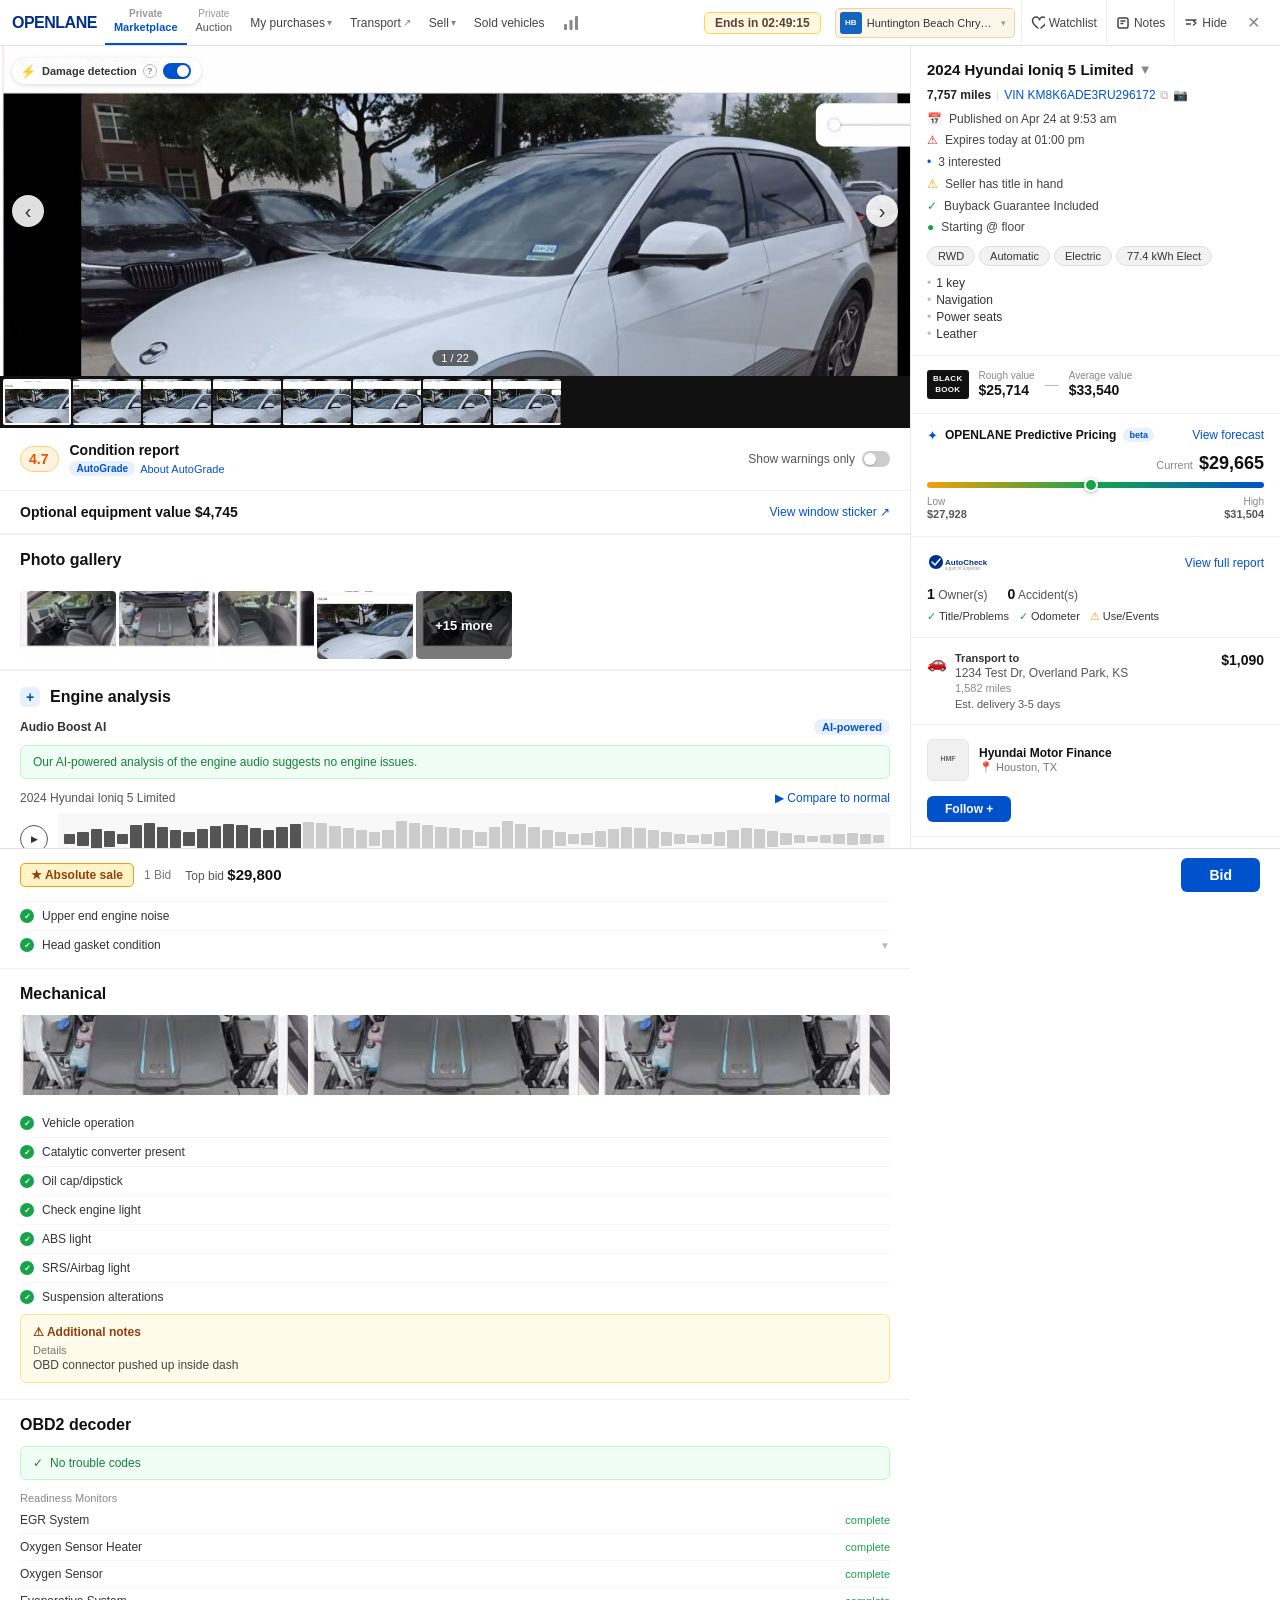
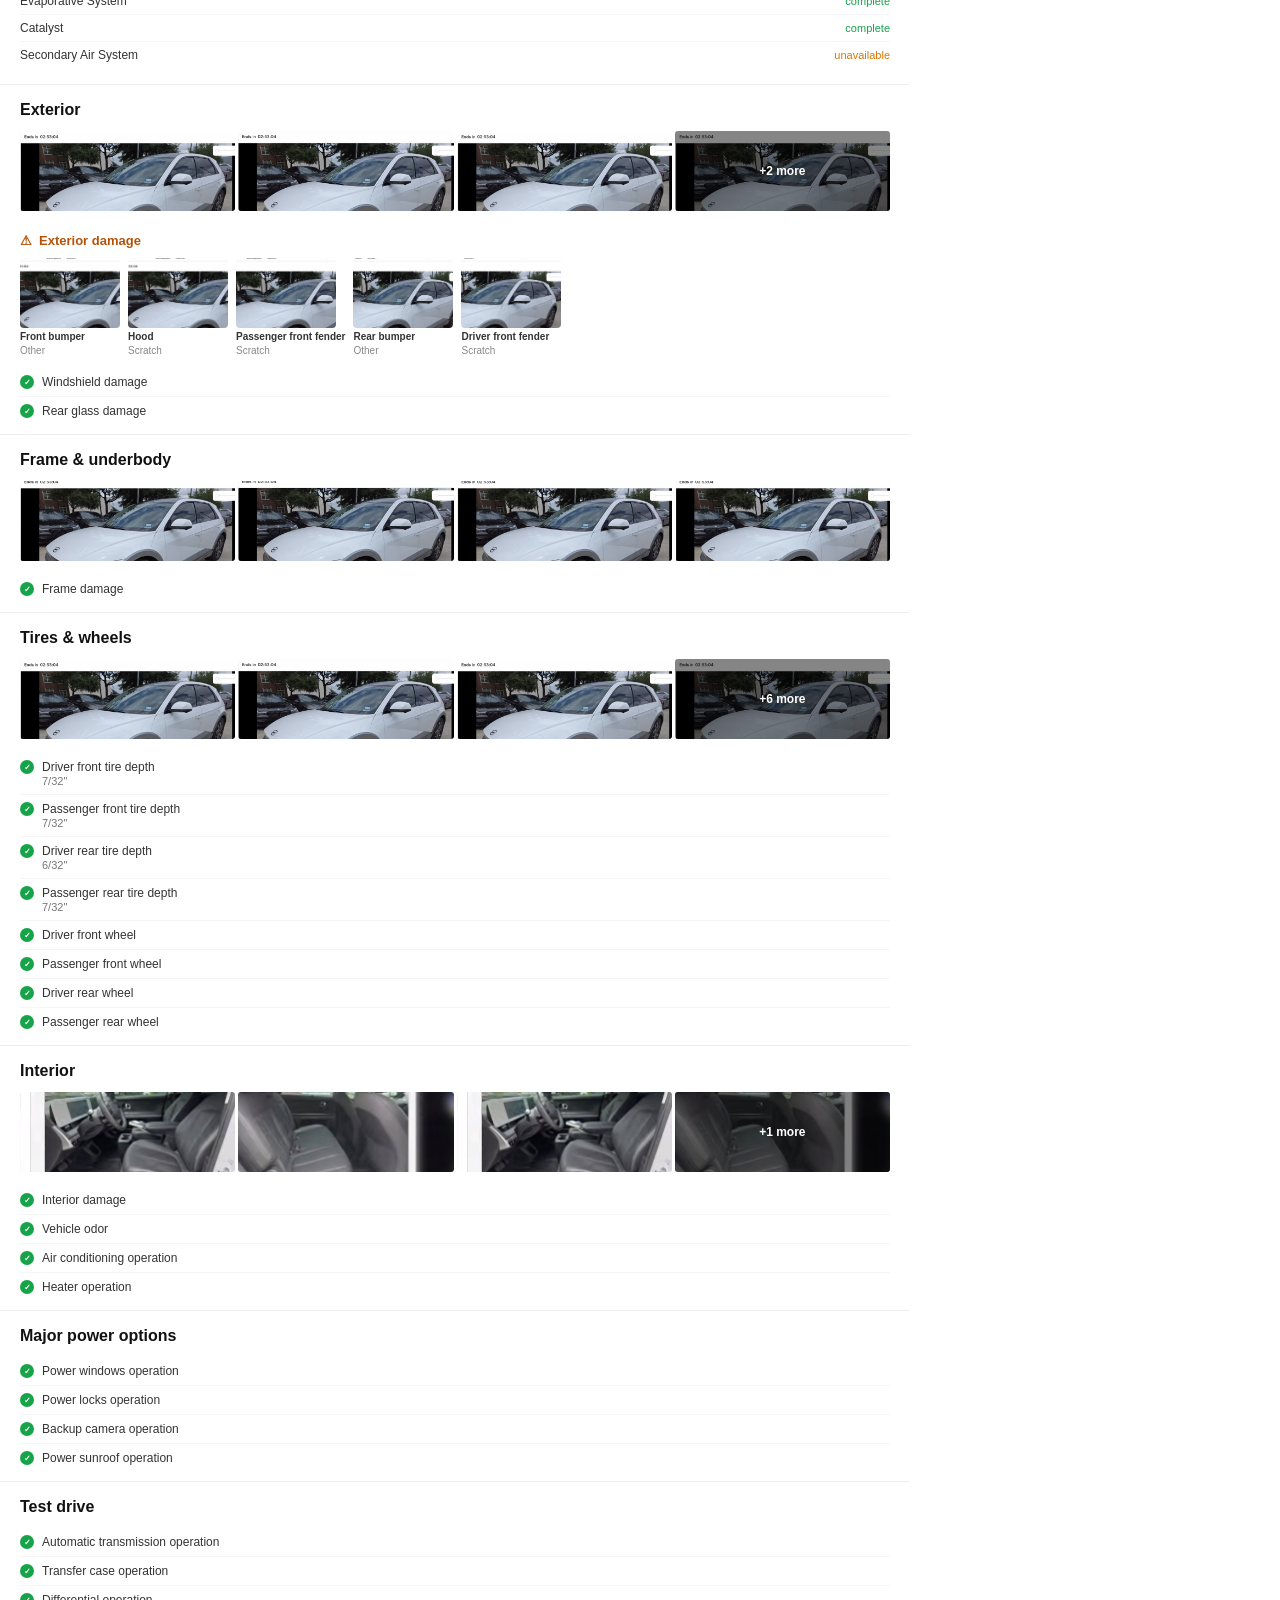
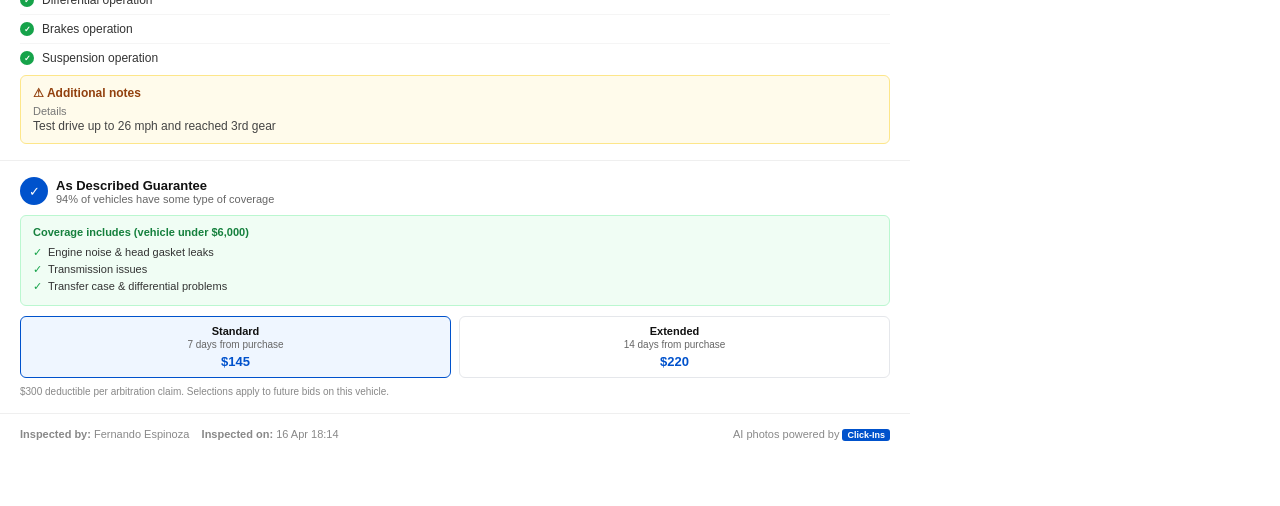
==== commit 9214cb2e: "Fix 8 data gaps and replace exterior photo crops with real inspection photos - VIN corrected to KM8K" ====
--- a/vehicle-detail.html
+++ b/vehicle-detail.html
@@ -140,7 +140,7 @@
     <div class="modal-body">
       <div class="pp-modal-vehicle">
         <div class="pp-modal-vehicle-name">2024 Hyundai Ioniq 5 Limited</div>
-        <div class="pp-modal-vin">VIN KM8KRADE3NU266172</div>
+        <div class="pp-modal-vin">VIN KM8K6ADE3RU296172</div>
       </div>
       <div class="pp-forecast-subtitle">90-day forecast &nbsp;&middot;&nbsp; OPENLANE wholesale data as of Apr 24, 2026</div>
 
@@ -194,7 +194,7 @@
             </tr>
             <tr>
               <td style="padding:4px 6px;color:#93c5fd;font-weight:600;">&#9660; Lowest</td>
-              <td style="text-align:center;padding:4px 6px;color:#111;font-weight:600;">$29,203</td>
+              <td style="text-align:center;padding:4px 6px;color:#111;font-weight:600;">$26,228</td>
               <td style="text-align:center;padding:4px 6px;color:#111;">$27,812</td>
               <td style="text-align:center;padding:4px 6px;color:#111;">$26,688</td>
             </tr>
@@ -219,7 +219,7 @@
       <div class="pp-similar-title">Similar units recently sold on OPENLANE</div>
       <div class="pp-similar-sub">
         <svg width="14" height="14" viewBox="0 0 14 14" fill="none"><rect x="1" y="5" width="12" height="7" rx="1" stroke="#9ca3af" stroke-width="1.2"/><path d="M3 5V3.5a4 4 0 018 0V5" stroke="#9ca3af" stroke-width="1.2" stroke-linecap="round"/></svg>
-        Based on 3,849 dealer wholesale sales in the last 3 months
+        Based on 2,848 similar vehicles
       </div>
       <table class="comp-table">
         <thead><tr><th>Vehicle</th><th>Major Inspection Issues</th><th>AutoCheck</th><th>Transaction date</th><th>Price</th></tr></thead>
@@ -243,7 +243,7 @@
             <td><span class="ct-ok">&#10003; No issues</span></td>
             <td><div class="ct-ac"><span class="ct-ok">&#10003;</span> Title/Problems<br><span class="ct-ok">&#10003;</span> Odometer<br><span class="ct-ok">&#10003;</span> Use/Events</div></td>
             <td>April 21, 2026</td>
-            <td class="ct-price">$28,900</td>
+            <td class="ct-price">$26,900</td>
           </tr>
           <tr>
             <td><div class="ct-vehicle">2024 Hyundai Ioniq 5 Limited</div><div class="ct-details">77.4 km &middot; Scottsdale, AZ</div></td>
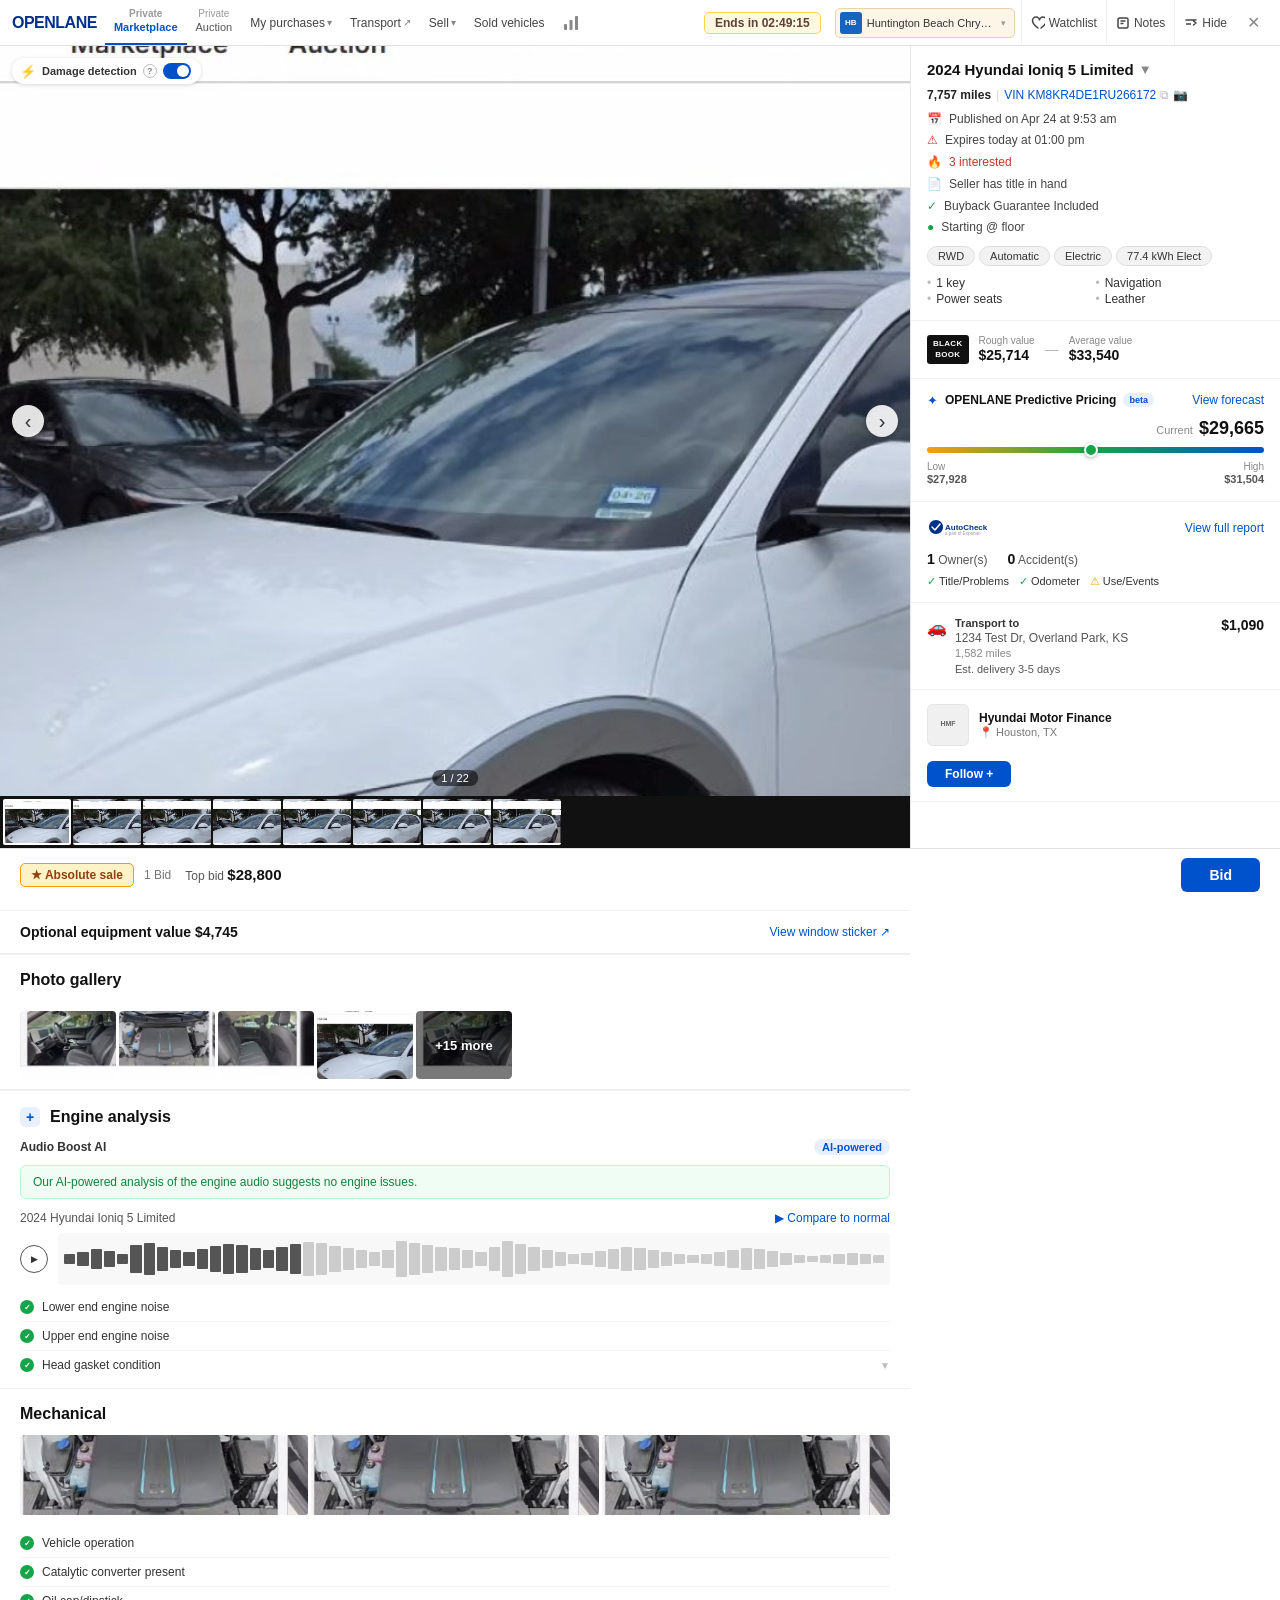
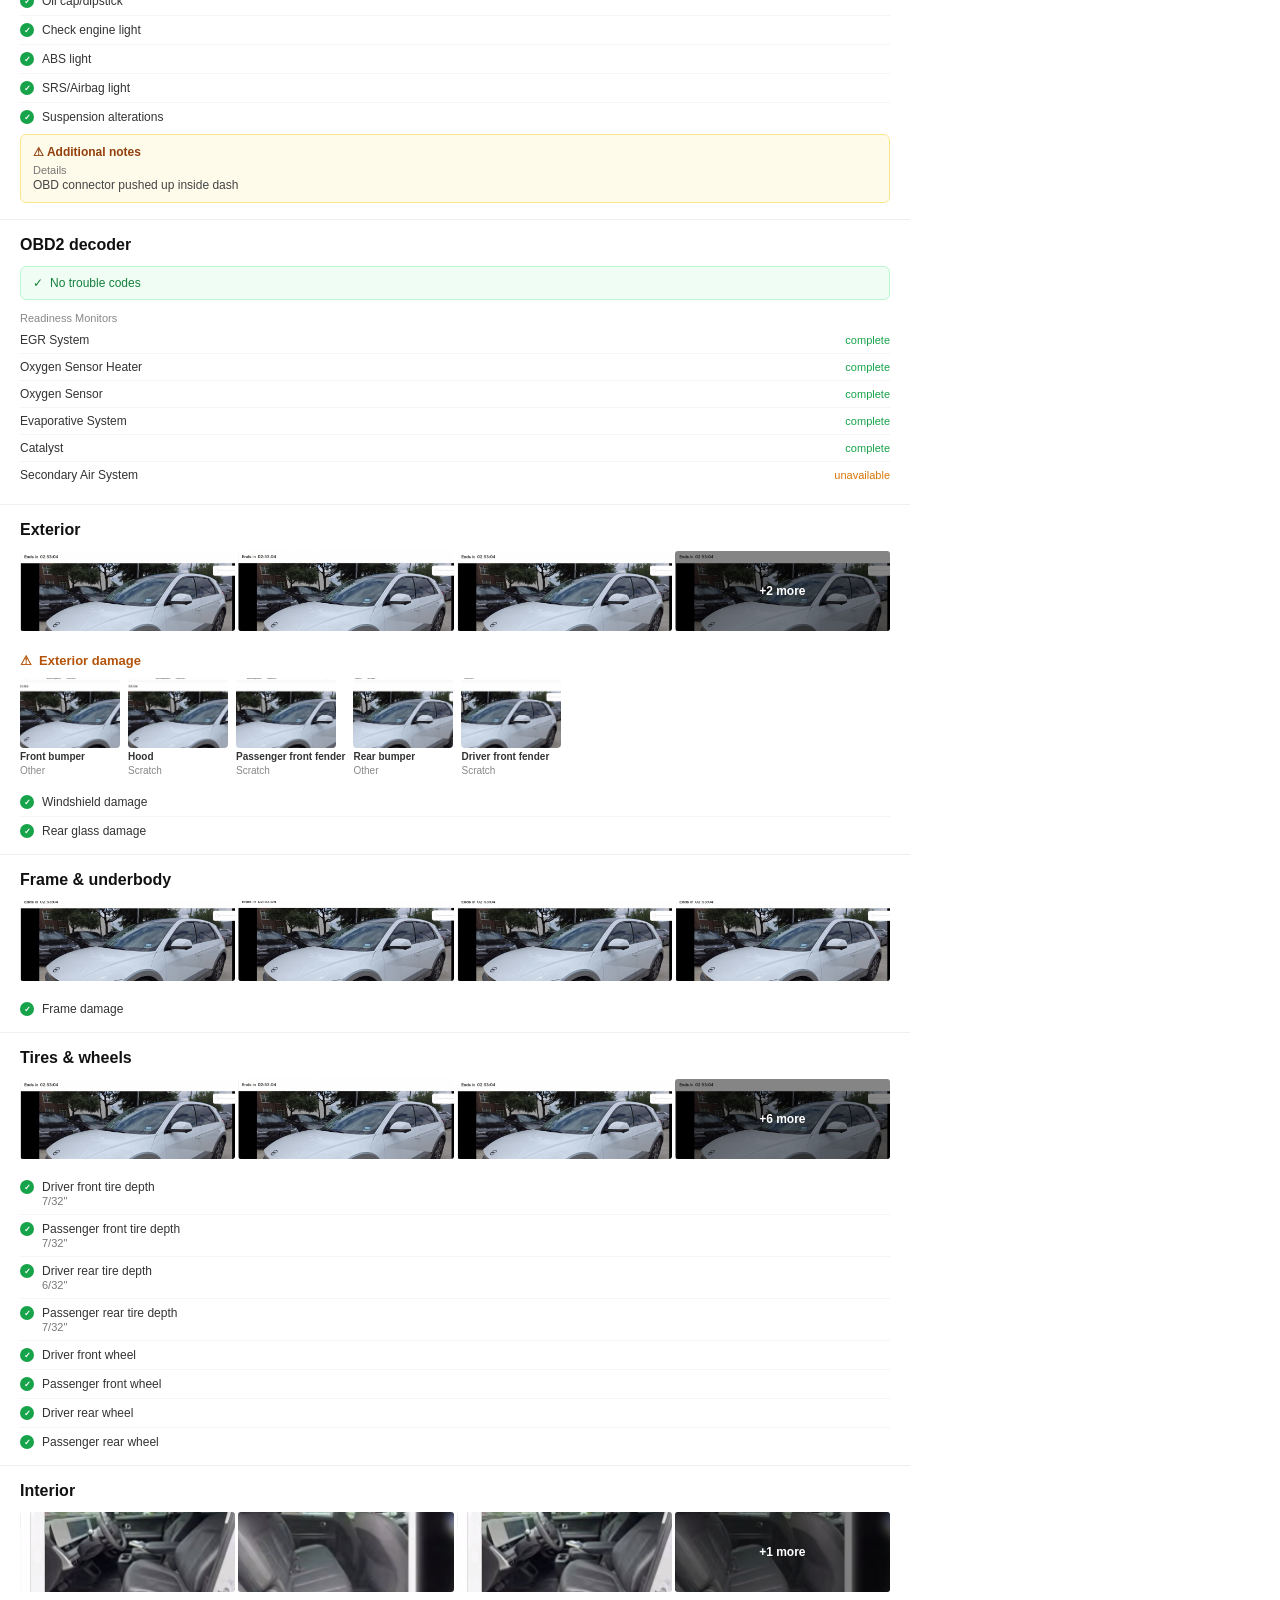
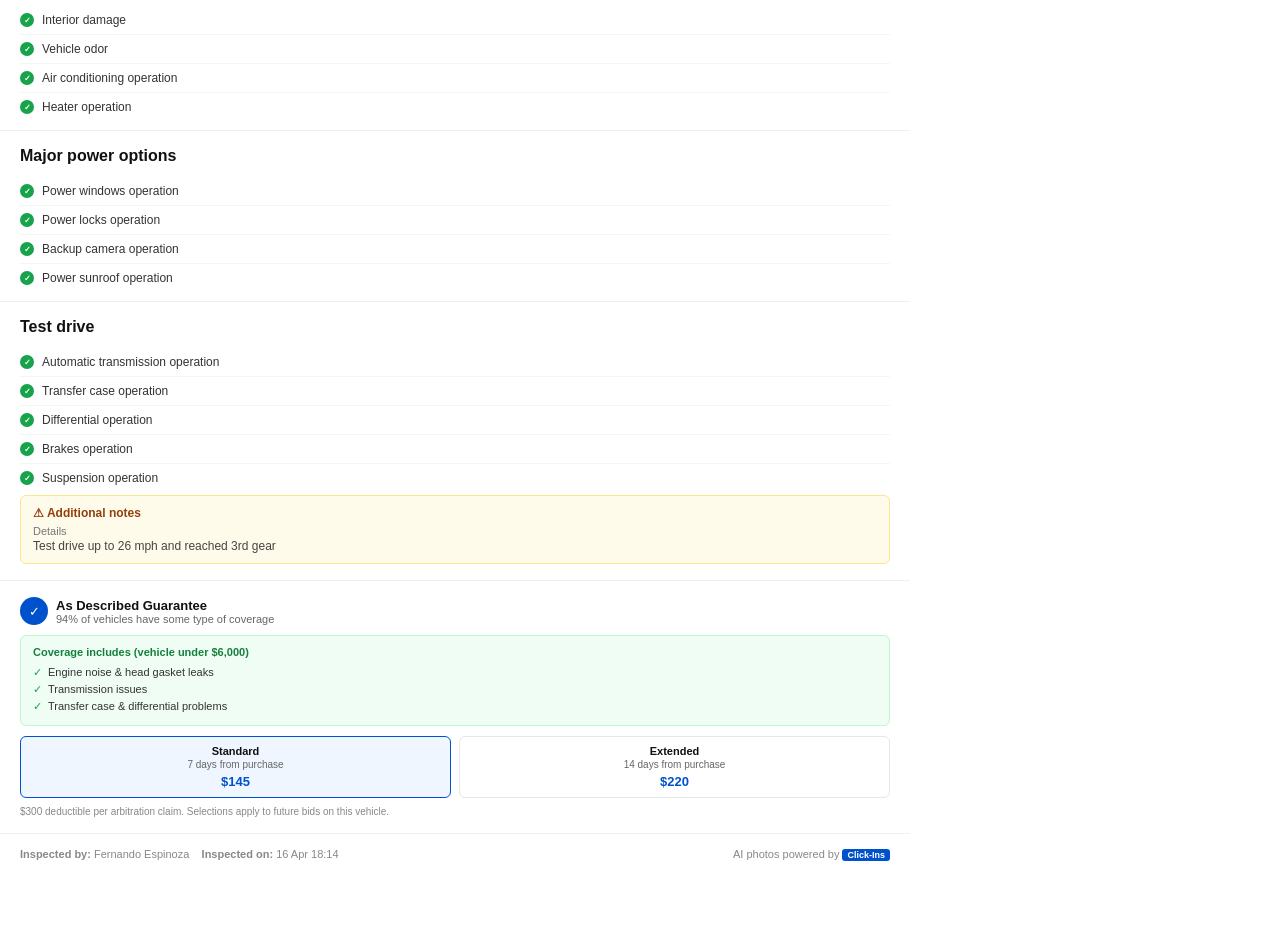
==== commit 575ba787: "Fix 14 data gaps and 4 style gaps from Playwright round-2 audit Data fixes: - Revert forecast Lowest" ====
--- a/vehicle-detail.html
+++ b/vehicle-detail.html
@@ -73,7 +73,7 @@
     <span class="btm-label">&#9733; Absolute sale</span>
     <span class="btm-bids">1 Bid</span>
   </div>
-  <div class="btm-bid-info">Top bid <strong>$29,800</strong></div>
+  <div class="btm-bid-info">Top bid <strong>$28,800</strong></div>
   <div class="btm-spacer"></div>
   <button class="btm-bid-btn" id="bidBtn">Bid</button>
 </div>
@@ -86,7 +86,7 @@
       <button class="modal-close" onclick="closeBidModal()">&#10005;</button>
     </div>
     <div class="modal-body">
-      <p class="modal-min-bid">Minimum bid is $29,800</p>
+      <p class="modal-min-bid">Minimum bid is $28,800</p>
       <div class="modal-field">
         <label>Bid amount</label>
         <div class="modal-input-wrap"><span class="modal-input-pre">$</span><input type="number" value="29800" class="modal-input"></div>
@@ -140,7 +140,7 @@
     <div class="modal-body">
       <div class="pp-modal-vehicle">
         <div class="pp-modal-vehicle-name">2024 Hyundai Ioniq 5 Limited</div>
-        <div class="pp-modal-vin">VIN KM8K6ADE3RU296172</div>
+        <div class="pp-modal-vin">VIN KM8KR4DE1RU266172</div>
       </div>
       <div class="pp-forecast-subtitle">90-day forecast &nbsp;&middot;&nbsp; OPENLANE wholesale data as of Apr 24, 2026</div>
 
@@ -194,9 +194,9 @@
             </tr>
             <tr>
               <td style="padding:4px 6px;color:#93c5fd;font-weight:600;">&#9660; Lowest</td>
-              <td style="text-align:center;padding:4px 6px;color:#111;font-weight:600;">$26,228</td>
+              <td style="text-align:center;padding:4px 6px;color:#111;font-weight:600;">$29,203</td>
               <td style="text-align:center;padding:4px 6px;color:#111;">$27,812</td>
-              <td style="text-align:center;padding:4px 6px;color:#111;">$26,688</td>
+              <td style="text-align:center;padding:4px 6px;color:#111;">$26,699</td>
             </tr>
           </tbody>
         </table>
@@ -219,43 +219,44 @@
       <div class="pp-similar-title">Similar units recently sold on OPENLANE</div>
       <div class="pp-similar-sub">
         <svg width="14" height="14" viewBox="0 0 14 14" fill="none"><rect x="1" y="5" width="12" height="7" rx="1" stroke="#9ca3af" stroke-width="1.2"/><path d="M3 5V3.5a4 4 0 018 0V5" stroke="#9ca3af" stroke-width="1.2" stroke-linecap="round"/></svg>
-        Based on 2,848 similar vehicles
+        Based on 2,845 similar vehicles sold in the last 3 months
+        <div style="font-size:10px;color:#9ca3af;margin-top:2px;">43 distinct dealers</div>
       </div>
       <table class="comp-table">
         <thead><tr><th>Vehicle</th><th>Major Inspection Issues</th><th>AutoCheck</th><th>Transaction date</th><th>Price</th></tr></thead>
         <tbody>
           <tr>
-            <td><div class="ct-vehicle">2024 Hyundai Ioniq 5 Limited</div><div class="ct-details">RWD 77.4 km &middot; Houston, TX</div></td>
+            <td><div class="ct-vehicle">2024 Hyundai Ioniq 5 Limited</div><div class="ct-details">RWD 77.4 kWh &middot; 16,013 mi &middot; Houston, TX</div></td>
             <td><span class="ct-ok">&#10003; No issues</span></td>
             <td><div class="ct-ac"><span class="ct-ok">&#10003;</span> Title/Problems<br><span class="ct-ok">&#10003;</span> Odometer<br><span class="ct-ok">&#10003;</span> Use/Events</div></td>
             <td>April 02, 2026</td>
             <td class="ct-price">$26,900</td>
           </tr>
           <tr>
-            <td><div class="ct-vehicle">2024 Hyundai Ioniq 5 Limited</div><div class="ct-details">7,964 km &middot; Santa Rosa, CA</div></td>
-            <td><span class="ct-ok">&#10003; No issues</span></td>
-            <td><div class="ct-ac"><span class="ct-ok">&#10003;</span> Title/Problems<br><span class="ct-ok">&#10003;</span> Odometer</div></td>
+            <td><div class="ct-vehicle">2024 Hyundai Ioniq 5 Limited</div><div class="ct-details">RWD 77.4 kWh &middot; 7,664 mi &middot; Santa Rosa, CA</div></td>
+            <td><span class="ct-ok">&#10003; No issues</span></td>
+            <td><div class="ct-ac"><span class="ct-ok">&#10003;</span> Title/Problems<br><span class="ct-ok">&#10003;</span> Odometer<br><span class="ct-ok">&#10003;</span> Use/Events</div></td>
             <td>April 17, 2026</td>
-            <td class="ct-price">$26,700</td>
-          </tr>
-          <tr>
-            <td><div class="ct-vehicle">2024 Hyundai Ioniq 5 Limited</div><div class="ct-details">11,758 mi &middot; Riverside, CA</div></td>
+            <td class="ct-price">$28,700</td>
+          </tr>
+          <tr>
+            <td><div class="ct-vehicle">2024 Hyundai Ioniq 5 Limited</div><div class="ct-details">RWD 77.4 kWh &middot; 18,759 mi &middot; Riverside, CA</div></td>
             <td><span class="ct-ok">&#10003; No issues</span></td>
             <td><div class="ct-ac"><span class="ct-ok">&#10003;</span> Title/Problems<br><span class="ct-ok">&#10003;</span> Odometer<br><span class="ct-ok">&#10003;</span> Use/Events</div></td>
             <td>April 21, 2026</td>
-            <td class="ct-price">$26,900</td>
-          </tr>
-          <tr>
-            <td><div class="ct-vehicle">2024 Hyundai Ioniq 5 Limited</div><div class="ct-details">77.4 km &middot; Scottsdale, AZ</div></td>
-            <td><span class="ct-ok">&#10003; No issues</span></td>
-            <td><div class="ct-ac"><span class="ct-ok">&#10003;</span> Title/Problems<br><span class="ct-ok">&#10003;</span> Odometer</div></td>
+            <td class="ct-price">$28,900</td>
+          </tr>
+          <tr>
+            <td><div class="ct-vehicle">2024 Hyundai Ioniq 5 Limited</div><div class="ct-details">RWD 77.4 kWh &middot; 9,974 mi &middot; Scottsdale, AZ</div></td>
+            <td><span class="ct-ok">&#10003; No issues</span></td>
+            <td><div class="ct-ac"><span class="ct-ok">&#10003;</span> Title/Problems<br><span class="ct-ok">&#10003;</span> Odometer<br><span class="ct-ok">&#10003;</span> Use/Events</div></td>
             <td>April 20, 2026</td>
             <td class="ct-price">$29,200</td>
           </tr>
           <tr>
-            <td><div class="ct-vehicle">2024 Hyundai Ioniq 5 Limited</div><div class="ct-details">6,778 mi &middot; Huntington Beach, CA</div></td>
-            <td><span class="ct-ok">&#10003; No issues</span></td>
-            <td><div class="ct-ac"><span class="ct-ok">&#10003;</span> Title/Problems<br><span class="ct-ok">&#10003;</span> Odometer</div></td>
+            <td><div class="ct-vehicle">2024 Hyundai Ioniq 5 Limited</div><div class="ct-details">RWD 77.4 kWh &middot; 14,175 mi &middot; Huntington Beach, CA</div></td>
+            <td><span class="ct-ok">&#10003; No issues</span></td>
+            <td><div class="ct-ac"><span class="ct-ok">&#10003;</span> Title/Problems<br><span class="ct-ok">&#10003;</span> Odometer<br><span class="ct-ok">&#10003;</span> Use/Events</div></td>
             <td>April 21, 2026</td>
             <td class="ct-price">$29,000</td>
           </tr>
--- a/styles.css
+++ b/styles.css
@@ -50,7 +50,7 @@
 
 /* ── CAROUSEL ── */
 .carousel-wrap { background: #1a1a1a; user-select: none; }
-.carousel-main { position: relative; width: 100%; height: 330px; background: #222; overflow: hidden; display: flex; align-items: center; justify-content: center; }
+.carousel-main { position: relative; width: 100%; height: calc(100vh - 46px - 52px - 52px); min-height: 420px; background: #222; overflow: hidden; display: flex; align-items: center; justify-content: center; }
 .carousel-img { width: 100%; height: 100%; object-fit: cover; display: none; }
 .carousel-img.active { display: block; }
 .carousel-photo { width: 100%; height: 100%; object-fit: cover; display: block; }
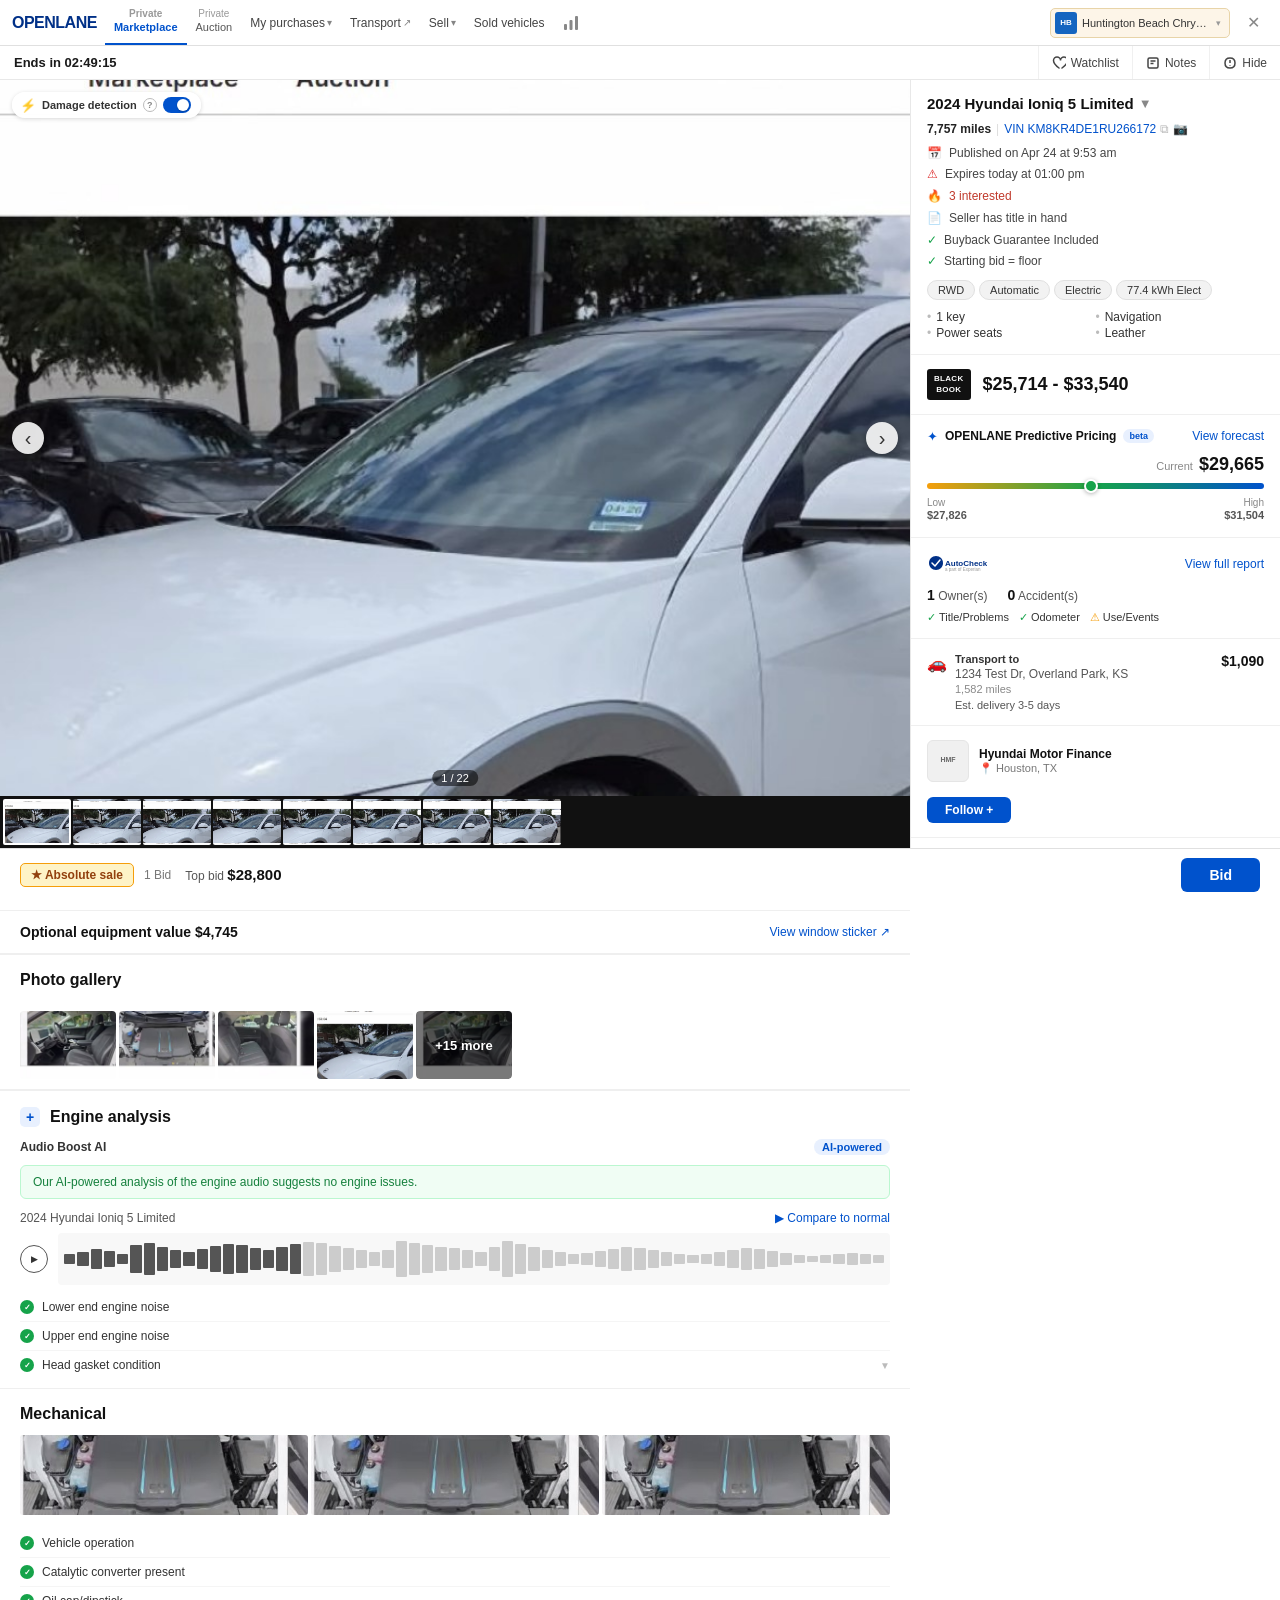
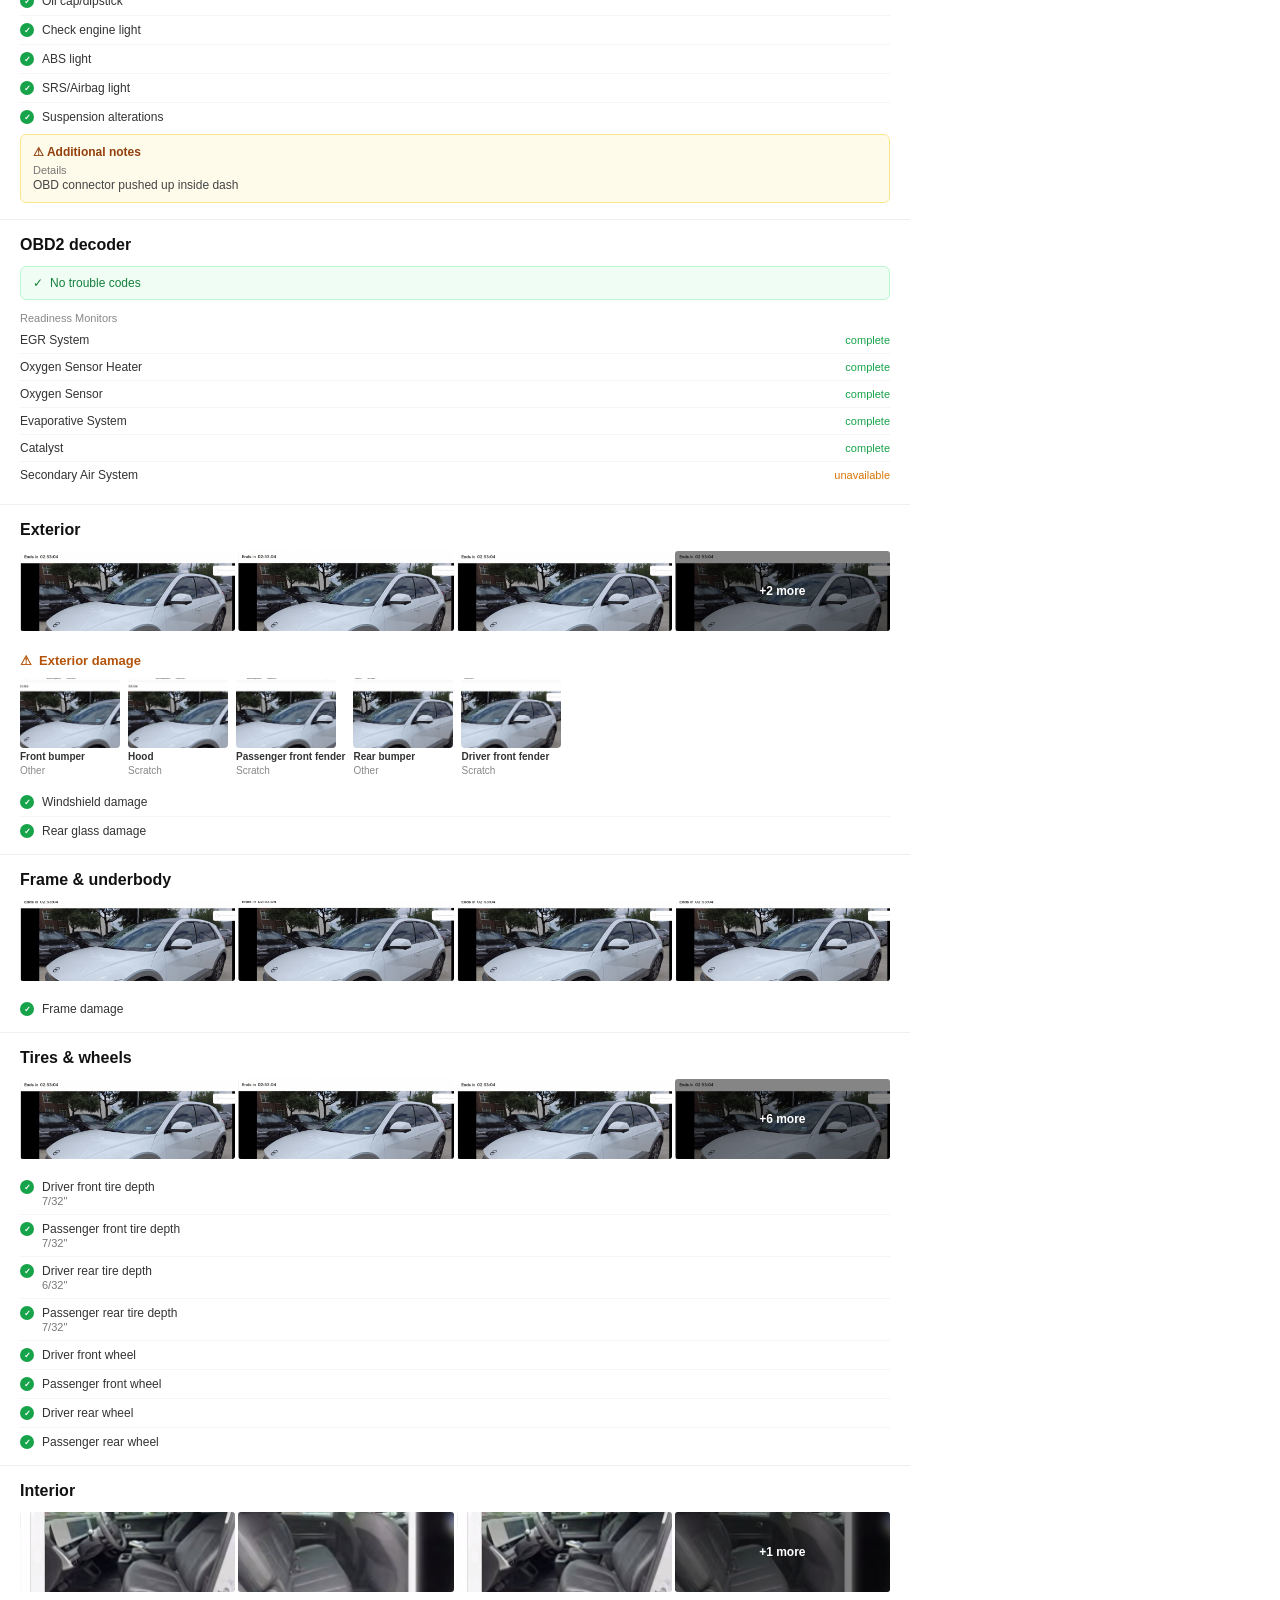
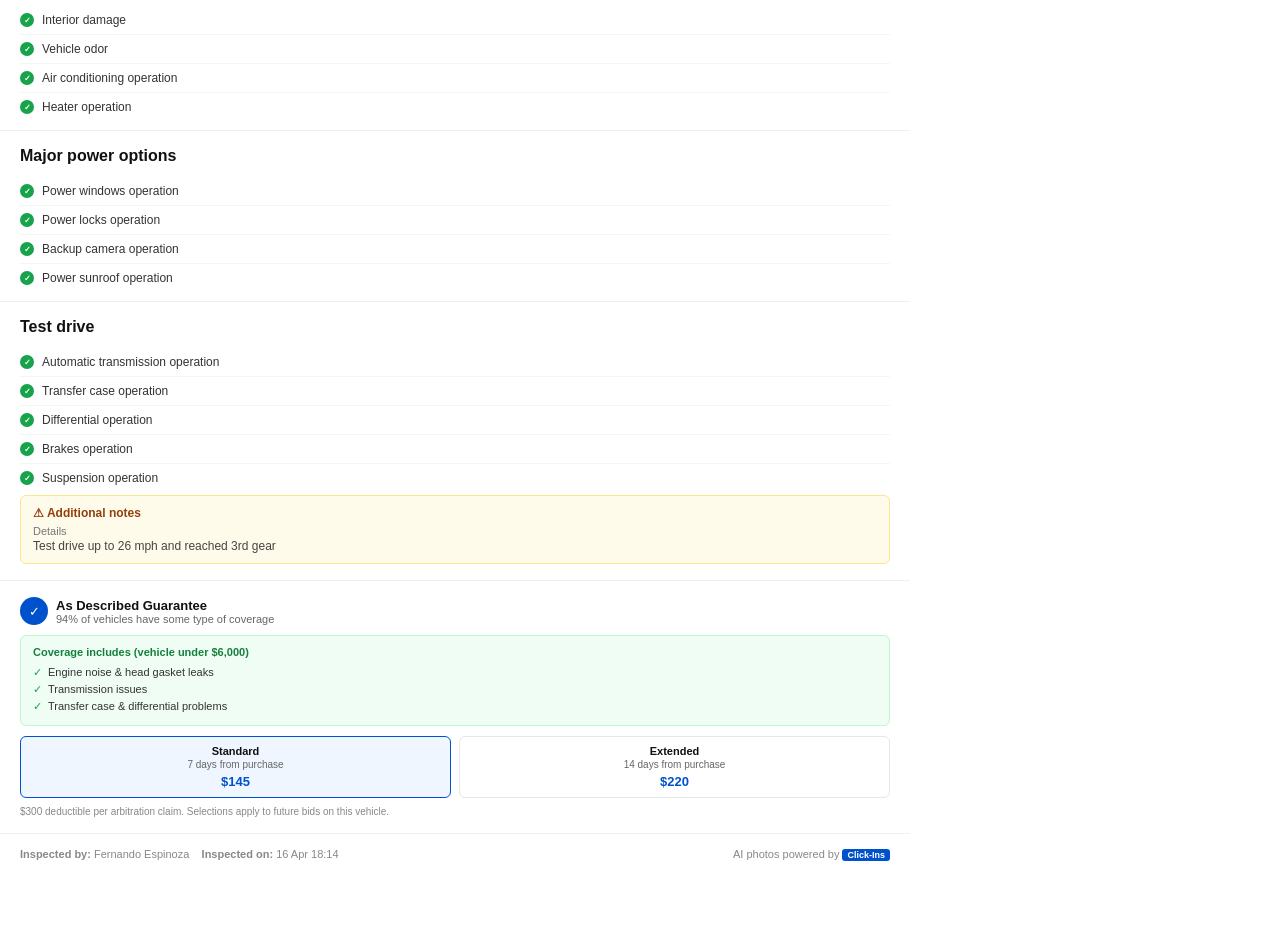
==== commit 04185ab6: "Fix style and data gaps: controls row, comp thumbnails, BB range, PP gradient - Move timer and Watch" ====
--- a/vehicle-detail.html
+++ b/vehicle-detail.html
@@ -29,37 +29,33 @@
 
   <div class="nav-spacer"></div>
 
-  <div class="nav-timer" id="navTimer">Ends in 02:49:17</div>
-
   <div class="nav-dealer-chip">
     <div class="dealer-avatar">HB</div>
     <div class="dealer-chip-name">Huntington Beach Chrysler Jeep Ram</div>
     <span class="dealer-chip-caret">▾</span>
   </div>
 
-  <div class="nav-action-btn">
-    <svg viewBox="0 0 14 14" fill="none" stroke="currentColor" stroke-width="1.5" width="14" height="14">
-      <path d="M7 12S1.5 8 1.5 4.5a3.5 3.5 0 017 0 3.5 3.5 0 017 0C15.5 8 10 12 10 12" stroke-linecap="round"/>
-    </svg>
-    Watchlist
-  </div>
-  <div class="nav-action-btn" id="notesBtn">
-    <svg viewBox="0 0 14 14" fill="none" stroke="currentColor" stroke-width="1.5" width="14" height="14">
-      <rect x="2" y="2" width="10" height="10" rx="1.5"/>
-      <line x1="4.5" y1="5" x2="9.5" y2="5"/>
-      <line x1="4.5" y1="7.5" x2="7.5" y2="7.5"/>
-    </svg>
-    Notes
-  </div>
-  <div class="nav-action-btn">
-    <svg viewBox="0 0 14 14" fill="none" stroke="currentColor" stroke-width="1.5" width="14" height="14">
-      <path d="M2 4h10M9.5 9l2.5-2-2.5-2" stroke-linecap="round" stroke-linejoin="round"/>
-      <line x1="2" y1="8" x2="7" y2="8"/>
-    </svg>
-    Hide
-  </div>
   <div class="nav-close-btn" onclick="window.history.back()">&#10005;</div>
 </nav>
+
+<!-- CONTROLS ROW -->
+<div class="controls-row">
+  <span class="controls-timer" id="navTimer">Ends in 02:49:17</span>
+  <div class="controls-actions">
+    <button class="ctrl-btn">
+      <svg viewBox="0 0 14 14" fill="none" stroke="currentColor" stroke-width="1.5" width="14" height="14"><path d="M7 12S1.5 8 1.5 4.5a3.5 3.5 0 017 0 3.5 3.5 0 017 0C15.5 8 10 12 10 12" stroke-linecap="round"/></svg>
+      Watchlist
+    </button>
+    <button class="ctrl-btn" id="notesBtn">
+      <svg viewBox="0 0 14 14" fill="none" stroke="currentColor" stroke-width="1.5" width="14" height="14"><rect x="2" y="2" width="10" height="10" rx="1.5"/><line x1="4.5" y1="5" x2="9.5" y2="5"/><line x1="4.5" y1="7.5" x2="7.5" y2="7.5"/></svg>
+      Notes
+    </button>
+    <button class="ctrl-btn">
+      <svg viewBox="0 0 14 14" fill="none" stroke="currentColor" stroke-width="1.5" width="14" height="14"><path d="M2 7c0-3 2-5 5-5s5 2 5 5-2 5-5 5-5-2-5-5z"/><line x1="7" y1="4" x2="7" y2="7"/><circle cx="7" cy="9.5" r=".6" fill="currentColor" stroke="none"/></svg>
+      Hide
+    </button>
+  </div>
+</div>
 
 <!-- PAGE -->
 <div class="page-wrap">
@@ -212,49 +208,49 @@
             <div class="pp-today-marker" style="left:48.6%"></div>
           </div>
         </div>
-        <div class="pp-today-range"><span>Low &nbsp; $27,928</span><span>High &nbsp; $31,504</span></div>
+        <div class="pp-today-range"><span>Low &nbsp; $27,826</span><span>High &nbsp; $31,504</span></div>
       </div>
 
       <!-- Similar units -->
       <div class="pp-similar-title">Similar units recently sold on OPENLANE</div>
       <div class="pp-similar-sub">
         <svg width="14" height="14" viewBox="0 0 14 14" fill="none"><rect x="1" y="5" width="12" height="7" rx="1" stroke="#9ca3af" stroke-width="1.2"/><path d="M3 5V3.5a4 4 0 018 0V5" stroke="#9ca3af" stroke-width="1.2" stroke-linecap="round"/></svg>
-        Based on 2,845 similar vehicles sold in the last 3 months
-        <div style="font-size:10px;color:#9ca3af;margin-top:2px;">43 distinct dealers</div>
+        Based on 3,949 similar vehicles sold in the last 3 months
+        <div style="font-size:10px;color:#9ca3af;margin-top:2px;">321 distinct bidders</div>
       </div>
       <table class="comp-table">
         <thead><tr><th>Vehicle</th><th>Major Inspection Issues</th><th>AutoCheck</th><th>Transaction date</th><th>Price</th></tr></thead>
         <tbody>
           <tr>
-            <td><div class="ct-vehicle">2024 Hyundai Ioniq 5 Limited</div><div class="ct-details">RWD 77.4 kWh &middot; 16,013 mi &middot; Houston, TX</div></td>
+            <td><div class="ct-row-inner"><img class="ct-thumb" src="photos/photo_01.jpg" alt=""><div><div class="ct-vehicle">2024 Hyundai Ioniq 5 Limited</div><div class="ct-details">RWD 77.4 kWh &middot; 16,913 mi &middot; Houston, TX</div></div></div></td>
             <td><span class="ct-ok">&#10003; No issues</span></td>
             <td><div class="ct-ac"><span class="ct-ok">&#10003;</span> Title/Problems<br><span class="ct-ok">&#10003;</span> Odometer<br><span class="ct-ok">&#10003;</span> Use/Events</div></td>
             <td>April 02, 2026</td>
             <td class="ct-price">$26,900</td>
           </tr>
           <tr>
-            <td><div class="ct-vehicle">2024 Hyundai Ioniq 5 Limited</div><div class="ct-details">RWD 77.4 kWh &middot; 7,664 mi &middot; Santa Rosa, CA</div></td>
+            <td><div class="ct-row-inner"><img class="ct-thumb" src="photos/photo_02.jpg" alt=""><div><div class="ct-vehicle">2024 Hyundai Ioniq 5 Limited</div><div class="ct-details">RWD 77.4 kWh &middot; 7,664 mi &middot; Santa Rosa, CA</div></div></div></td>
             <td><span class="ct-ok">&#10003; No issues</span></td>
             <td><div class="ct-ac"><span class="ct-ok">&#10003;</span> Title/Problems<br><span class="ct-ok">&#10003;</span> Odometer<br><span class="ct-ok">&#10003;</span> Use/Events</div></td>
             <td>April 17, 2026</td>
             <td class="ct-price">$28,700</td>
           </tr>
           <tr>
-            <td><div class="ct-vehicle">2024 Hyundai Ioniq 5 Limited</div><div class="ct-details">RWD 77.4 kWh &middot; 18,759 mi &middot; Riverside, CA</div></td>
+            <td><div class="ct-row-inner"><img class="ct-thumb" src="photos/photo_03.jpg" alt=""><div><div class="ct-vehicle">2024 Hyundai Ioniq 5 Limited</div><div class="ct-details">RWD 77.4 kWh &middot; 15,759 mi &middot; Riverside, CA</div></div></div></td>
             <td><span class="ct-ok">&#10003; No issues</span></td>
             <td><div class="ct-ac"><span class="ct-ok">&#10003;</span> Title/Problems<br><span class="ct-ok">&#10003;</span> Odometer<br><span class="ct-ok">&#10003;</span> Use/Events</div></td>
             <td>April 21, 2026</td>
             <td class="ct-price">$28,900</td>
           </tr>
           <tr>
-            <td><div class="ct-vehicle">2024 Hyundai Ioniq 5 Limited</div><div class="ct-details">RWD 77.4 kWh &middot; 9,974 mi &middot; Scottsdale, AZ</div></td>
+            <td><div class="ct-row-inner"><img class="ct-thumb" src="photos/photo_01.jpg" alt=""><div><div class="ct-vehicle">2024 Hyundai Ioniq 5 Limited</div><div class="ct-details">RWD 77.4 kWh &middot; 9,974 mi &middot; Scottsdale, AZ</div></div></div></td>
             <td><span class="ct-ok">&#10003; No issues</span></td>
             <td><div class="ct-ac"><span class="ct-ok">&#10003;</span> Title/Problems<br><span class="ct-ok">&#10003;</span> Odometer<br><span class="ct-ok">&#10003;</span> Use/Events</div></td>
             <td>April 20, 2026</td>
             <td class="ct-price">$29,200</td>
           </tr>
           <tr>
-            <td><div class="ct-vehicle">2024 Hyundai Ioniq 5 Limited</div><div class="ct-details">RWD 77.4 kWh &middot; 14,175 mi &middot; Huntington Beach, CA</div></td>
+            <td><div class="ct-row-inner"><img class="ct-thumb" src="photos/photo_02.jpg" alt=""><div><div class="ct-vehicle">2024 Hyundai Ioniq 5 Limited</div><div class="ct-details">RWD 77.4 kWh &middot; 14,179 mi &middot; Huntington Beach, CA</div></div></div></td>
             <td><span class="ct-ok">&#10003; No issues</span></td>
             <td><div class="ct-ac"><span class="ct-ok">&#10003;</span> Title/Problems<br><span class="ct-ok">&#10003;</span> Odometer<br><span class="ct-ok">&#10003;</span> Use/Events</div></td>
             <td>April 21, 2026</td>
--- a/styles.css
+++ b/styles.css
@@ -22,11 +22,23 @@
 .nav-link:hover { color: #0052cc; }
 .nav-link .sup { font-size: 10px; opacity: 0.65; }
 .nav-spacer { flex: 1; min-width: 4px; }
-.nav-timer {
-  background: #fff8e1; border: 1px solid #ffd54f; border-radius: 5px;
-  padding: 3px 10px; font-size: 12px; font-weight: 600; color: #5d4037;
-  margin-right: 8px; flex-shrink: 0; font-variant-numeric: tabular-nums;
-}
+.controls-row {
+  position: fixed; top: 46px; left: 0; right: 0; height: 34px;
+  background: #fff; border-bottom: 1px solid #e8e8e8;
+  display: flex; align-items: center; justify-content: space-between;
+  padding: 0 0 0 14px; z-index: 290;
+}
+.controls-timer {
+  font-size: 13px; font-weight: 600; color: #1a1a1a;
+  font-variant-numeric: tabular-nums;
+}
+.controls-actions { display: flex; align-items: stretch; height: 100%; }
+.ctrl-btn {
+  display: flex; align-items: center; gap: 5px; padding: 0 13px;
+  font-size: 12px; color: #444; cursor: pointer; height: 100%;
+  border-left: 1px solid #f0f0f0; white-space: nowrap; background: none;
+}
+.ctrl-btn:hover { color: #0052cc; background: #f8faff; }
 .nav-dealer-chip {
   display: flex; align-items: center; gap: 5px;
   background: #fdf5e8; border: 1px solid #e8d4a8; border-radius: 5px;
@@ -42,15 +54,15 @@
 .nav-close-btn:hover { background: #f5f5f5; color: #333; }
 
 /* ── LAYOUT ── */
-.page-wrap { margin-top: 46px; display: flex; align-items: flex-start; }
+.page-wrap { margin-top: 80px; display: flex; align-items: flex-start; }
 .left-panel { flex: 1; background: #fff; min-width: 0; padding-bottom: 52px; }
-.right-sidebar { width: 370px; flex-shrink: 0; position: sticky; top: 46px; height: calc(100vh - 46px - 52px); overflow-y: auto; background: #fff; border-left: 1px solid #e8e8e8; }
+.right-sidebar { width: 370px; flex-shrink: 0; position: sticky; top: 80px; height: calc(100vh - 80px - 52px); overflow-y: auto; background: #fff; border-left: 1px solid #e8e8e8; }
 .right-sidebar::-webkit-scrollbar { width: 5px; }
 .right-sidebar::-webkit-scrollbar-thumb { background: #d4d4d4; border-radius: 3px; }
 
 /* ── CAROUSEL ── */
 .carousel-wrap { background: #1a1a1a; user-select: none; }
-.carousel-main { position: relative; width: 100%; height: calc(100vh - 46px - 52px - 52px); min-height: 420px; background: #222; overflow: hidden; display: flex; align-items: center; justify-content: center; }
+.carousel-main { position: relative; width: 100%; height: calc(100vh - 80px - 52px - 52px); min-height: 420px; background: #222; overflow: hidden; display: flex; align-items: center; justify-content: center; }
 .carousel-img { width: 100%; height: 100%; object-fit: cover; display: none; }
 .carousel-img.active { display: block; }
 .carousel-photo { width: 100%; height: 100%; object-fit: cover; display: block; }
@@ -218,8 +230,9 @@
 .feat-ext { font-size: 10px; color: #bbb; }
 
 /* Black Book */
-.bb-card { display: flex; align-items: center; gap: 10px; }
-.bb-logo { background: #111; color: #fff; font-size: 8px; font-weight: 800; letter-spacing: 0.3px; padding: 3px 6px; border-radius: 3px; line-height: 1.4; text-align: center; flex-shrink: 0; }
+.bb-card { display: flex; align-items: center; gap: 12px; }
+.bb-logo { background: #111; color: #fff; font-size: 8px; font-weight: 800; letter-spacing: 0.3px; padding: 4px 7px; border-radius: 3px; line-height: 1.4; text-align: center; flex-shrink: 0; }
+.bb-price-range { font-size: 18px; font-weight: 700; color: #111; }
 .bb-range { display: flex; align-items: center; gap: 8px; }
 .bb-col { display: flex; flex-direction: column; gap: 1px; }
 .bb-lbl { font-size: 10px; color: #888; }
@@ -352,6 +365,8 @@
 .comp-table { width: 100%; border-collapse: collapse; font-size: 12px; }
 .comp-table th { text-align: left; padding: 6px 8px; border-bottom: 2px solid #efefef; color: #888; font-weight: 500; font-size: 11px; }
 .comp-table td { padding: 10px 8px; border-bottom: 1px solid #f5f5f5; vertical-align: top; }
+.ct-row-inner { display: flex; align-items: center; gap: 10px; }
+.ct-thumb { width: 128px; height: 86px; object-fit: cover; border-radius: 4px; flex-shrink: 0; }
 .ct-vehicle { font-weight: 600; color: #111; margin-bottom: 2px; }
 .ct-details { font-size: 11px; color: #888; }
 .ct-ok { color: #16a34a; }
@@ -391,7 +406,7 @@
 .pp-today-current { display: flex; align-items: center; justify-content: flex-end; gap: 6px; margin-bottom: 6px; font-size: 12px; color: #888; }
 .pp-today-current strong { font-size: 22px; font-weight: 700; color: #111; }
 .pp-today-bar-wrap { margin-bottom: 4px; }
-.pp-today-bar { height: 8px; border-radius: 4px; background: linear-gradient(to right, #f59e0b 0%, #16a34a 48%, #0052cc 100%); position: relative; }
+.pp-today-bar { height: 8px; border-radius: 4px; background: linear-gradient(to right, #f97316 0%, #eab308 18%, #84cc16 34%, #22c55e 48%, #14b8a6 68%, #3b82f6 100%); position: relative; }
 .pp-today-marker { position: absolute; top: -5px; width: 18px; height: 18px; border-radius: 50%; background: #16a34a; border: 2px solid #fff; box-shadow: 0 1px 5px rgba(0,0,0,.25); transform: translateX(-50%); }
 .pp-today-range { display: flex; justify-content: space-between; font-size: 11px; color: #888; margin-top: 4px; }
 .pp-similar-title { font-size: 13px; font-weight: 600; color: #111; margin-bottom: 4px; }
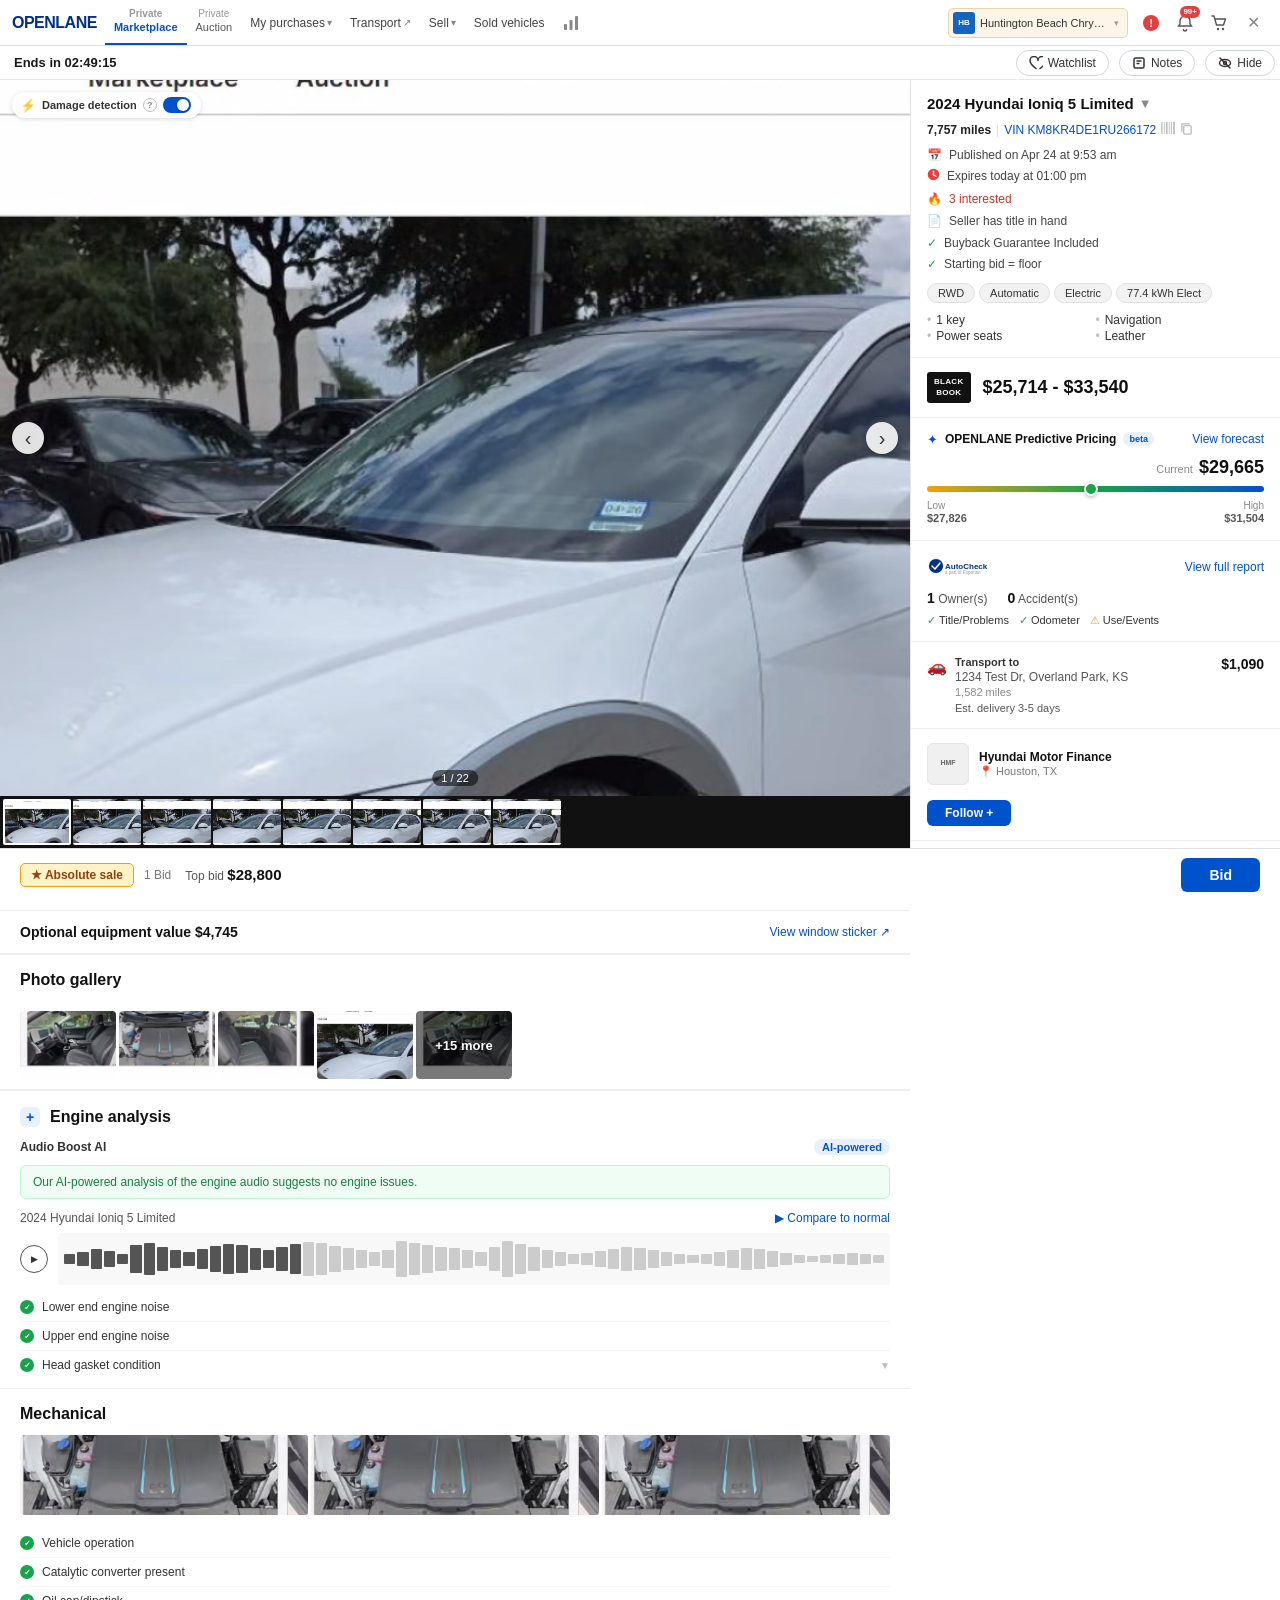
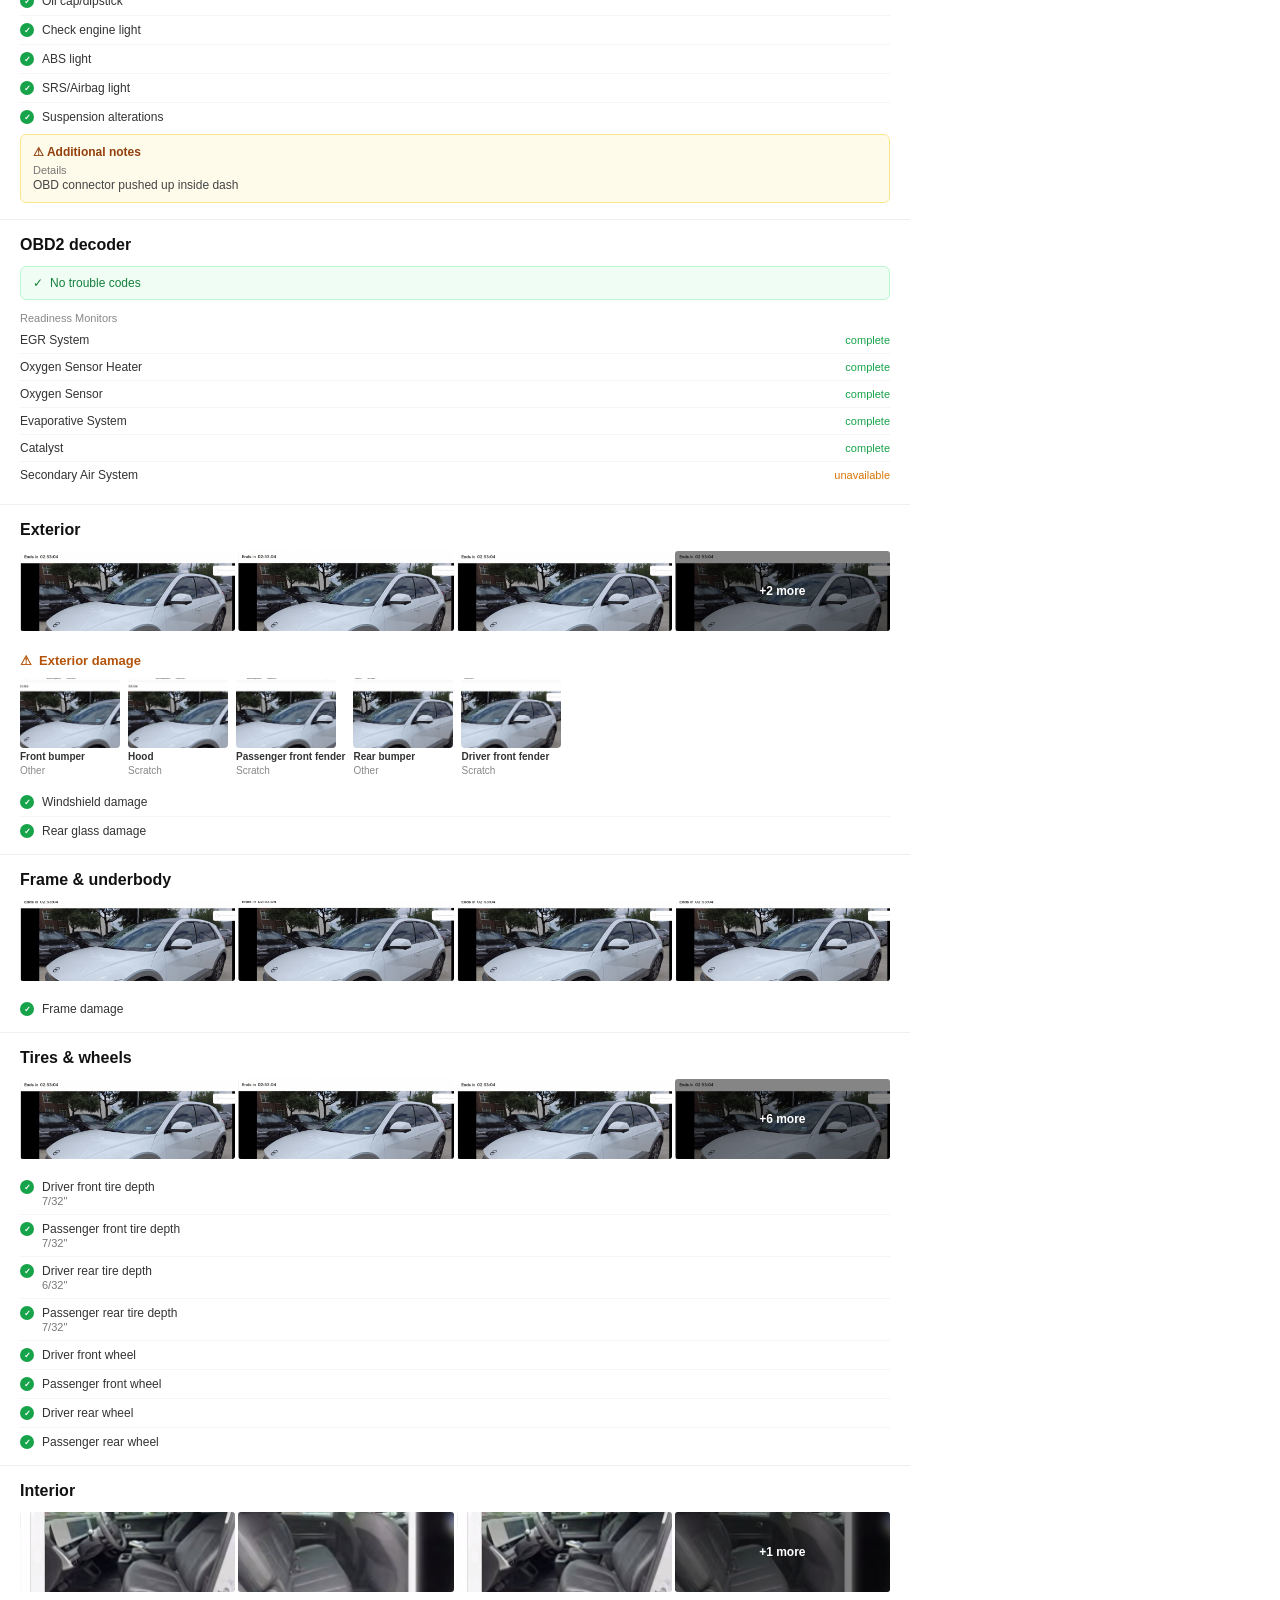
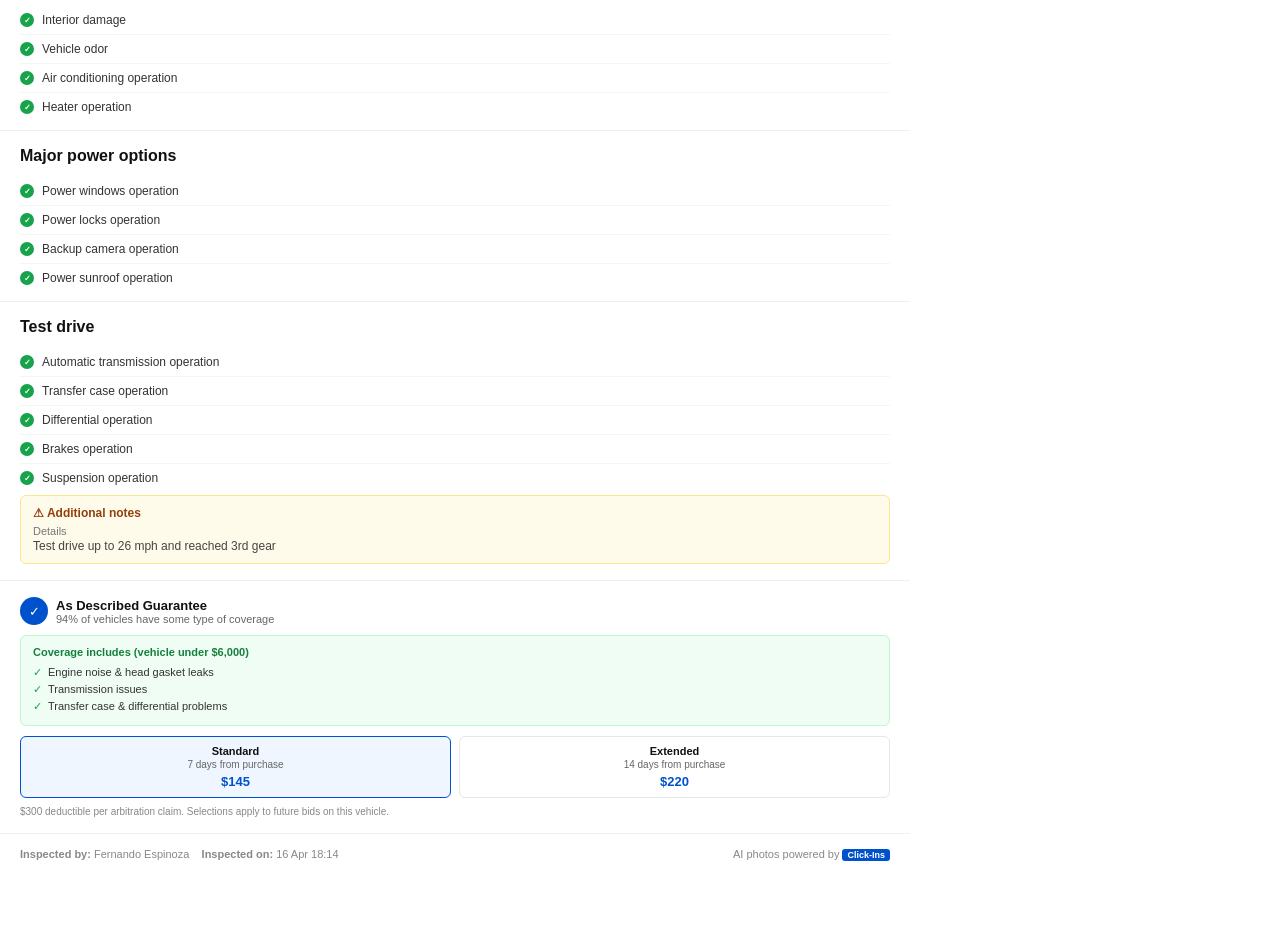
==== commit 591d06f0: "Round 4: nav icons, pill buttons, VIN icons, Expires clock, AutoGrade badge - Nav: add red alert (!)" ====
--- a/vehicle-detail.html
+++ b/vehicle-detail.html
@@ -35,6 +35,17 @@
     <span class="dealer-chip-caret">▾</span>
   </div>
 
+  <div class="nav-icon-btn nav-alert-btn" title="Alerts">
+    <svg viewBox="0 0 18 18" width="18" height="18" fill="none"><circle cx="9" cy="9" r="8" fill="#e53e3e"/><text x="9" y="13" text-anchor="middle" font-size="11" font-weight="800" fill="#fff" font-family="sans-serif">!</text></svg>
+  </div>
+  <div class="nav-icon-btn nav-notif-btn" title="Notifications">
+    <svg viewBox="0 0 18 18" width="18" height="18" fill="none" stroke="currentColor" stroke-width="1.4"><path d="M9 2a5 5 0 00-5 5v3l-1.5 2H15.5L14 10V7A5 5 0 009 2z" stroke-linecap="round"/><path d="M7.5 15.5a1.5 1.5 0 003 0" stroke-linecap="round"/></svg>
+    <span class="nav-notif-badge">99+</span>
+  </div>
+  <div class="nav-icon-btn" title="Cart">
+    <svg viewBox="0 0 18 18" width="18" height="18" fill="none" stroke="currentColor" stroke-width="1.4"><path d="M2 2h2l2.5 9h7l2-6H5.5" stroke-linecap="round" stroke-linejoin="round"/><circle cx="8" cy="15" r="1.2" fill="currentColor" stroke="none"/><circle cx="13" cy="15" r="1.2" fill="currentColor" stroke="none"/></svg>
+  </div>
+
   <div class="nav-close-btn" onclick="window.history.back()">&#10005;</div>
 </nav>
 
@@ -42,16 +53,16 @@
 <div class="controls-row">
   <span class="controls-timer" id="navTimer">Ends in 02:49:17</span>
   <div class="controls-actions">
-    <button class="ctrl-btn">
-      <svg viewBox="0 0 14 14" fill="none" stroke="currentColor" stroke-width="1.5" width="14" height="14"><path d="M7 12S1.5 8 1.5 4.5a3.5 3.5 0 017 0 3.5 3.5 0 017 0C15.5 8 10 12 10 12" stroke-linecap="round"/></svg>
+    <button class="ctrl-btn ctrl-pill">
+      <svg viewBox="0 0 14 14" fill="none" stroke="currentColor" stroke-width="1.5" width="14" height="14"><path d="M7 12.5S1 8 1 4.5a4 4 0 018 0 4 4 0 018 0C17 8 11 12.5 11 12.5" stroke-linecap="round" stroke-linejoin="round"/></svg>
       Watchlist
     </button>
-    <button class="ctrl-btn" id="notesBtn">
+    <button class="ctrl-btn ctrl-pill" id="notesBtn">
       <svg viewBox="0 0 14 14" fill="none" stroke="currentColor" stroke-width="1.5" width="14" height="14"><rect x="2" y="2" width="10" height="10" rx="1.5"/><line x1="4.5" y1="5" x2="9.5" y2="5"/><line x1="4.5" y1="7.5" x2="7.5" y2="7.5"/></svg>
       Notes
     </button>
-    <button class="ctrl-btn">
-      <svg viewBox="0 0 14 14" fill="none" stroke="currentColor" stroke-width="1.5" width="14" height="14"><path d="M2 7c0-3 2-5 5-5s5 2 5 5-2 5-5 5-5-2-5-5z"/><line x1="7" y1="4" x2="7" y2="7"/><circle cx="7" cy="9.5" r=".6" fill="currentColor" stroke="none"/></svg>
+    <button class="ctrl-btn ctrl-pill">
+      <svg viewBox="0 0 14 14" fill="none" stroke="currentColor" stroke-width="1.5" width="14" height="14"><ellipse cx="7" cy="7" rx="5.5" ry="3.5"/><circle cx="7" cy="7" r="1.5"/><line x1="2" y1="2" x2="12" y2="12" stroke-linecap="round"/></svg>
       Hide
     </button>
   </div>
--- a/styles.css
+++ b/styles.css
@@ -36,9 +36,16 @@
 .ctrl-btn {
   display: flex; align-items: center; gap: 5px; padding: 0 13px;
   font-size: 12px; color: #444; cursor: pointer; height: 100%;
-  border-left: 1px solid #f0f0f0; white-space: nowrap; background: none;
-}
-.ctrl-btn:hover { color: #0052cc; background: #f8faff; }
+  white-space: nowrap; background: none;
+}
+.ctrl-btn:hover { color: #0052cc; }
+.ctrl-pill {
+  padding: 5px 12px; height: auto; margin: auto 5px;
+  border: 1px solid #d0d5dd; border-radius: 20px;
+  font-size: 12px; font-weight: 500; color: #333; background: #fff;
+  display: flex; align-items: center; gap: 5px; cursor: pointer;
+}
+.ctrl-pill:hover { border-color: #0052cc; color: #0052cc; }
 .nav-dealer-chip {
   display: flex; align-items: center; gap: 5px;
   background: #fdf5e8; border: 1px solid #e8d4a8; border-radius: 5px;
@@ -52,6 +59,9 @@
 .nav-action-btn:hover { color: #0052cc; background: #f8faff; }
 .nav-close-btn { display: flex; align-items: center; justify-content: center; width: 30px; height: 30px; color: #888; cursor: pointer; font-size: 16px; border-radius: 4px; margin-left: 2px; flex-shrink: 0; }
 .nav-close-btn:hover { background: #f5f5f5; color: #333; }
+.nav-icon-btn { display: flex; align-items: center; justify-content: center; position: relative; width: 34px; height: 100%; cursor: pointer; color: #555; flex-shrink: 0; }
+.nav-icon-btn:hover { color: #0052cc; }
+.nav-notif-badge { position: absolute; top: 6px; right: 2px; background: #e53e3e; color: #fff; font-size: 8px; font-weight: 700; border-radius: 8px; padding: 1px 3px; line-height: 1.2; pointer-events: none; }
 
 /* ── LAYOUT ── */
 .page-wrap { margin-top: 80px; display: flex; align-items: flex-start; }
@@ -99,12 +109,11 @@
 /* ── CONDITION REPORT ── */
 .cr-outer { background: #fff; }
 .cr-top-bar { display: flex; align-items: center; gap: 10px; padding: 14px 20px; border-bottom: 1px solid #efefef; }
-.cr-score-badge { display: flex; align-items: center; gap: 5px; background: #fff3e0; border: 1px solid #ffcc80; border-radius: 20px; padding: 4px 10px 4px 8px; flex-shrink: 0; }
-.cr-score-star { font-size: 14px; }
-.cr-score-num { font-size: 14px; font-weight: 700; color: #e65100; }
+.cr-score-badge { display: flex; align-items: center; justify-content: center; width: 34px; height: 34px; border: 1.5px solid #555; border-radius: 50%; flex-shrink: 0; }
+.cr-score-num { font-size: 13px; font-weight: 700; color: #333; }
 .cr-autograde { display: flex; align-items: center; gap: 5px; }
-.cr-ag-badge, .cr-autograde-badge { background: #e8f0fe; color: #0052cc; font-size: 10px; font-weight: 700; padding: 2px 7px; border-radius: 10px; }
-.cr-ag-about, .cr-autograde-about { font-size: 11px; color: #0052cc; cursor: pointer; }
+.cr-ag-badge, .cr-autograde-badge { font-size: 14px; font-weight: 600; color: #333; background: none; padding: 0; }
+.cr-ag-about, .cr-autograde-about { font-size: 11px; color: #888; cursor: pointer; }
 .cr-title-group { display: flex; flex-direction: column; gap: 3px; }
 .cr-title { font-size: 14px; font-weight: 700; color: #111; }
 .cr-warnings-toggle { margin-left: auto; display: flex; align-items: center; gap: 7px; font-size: 12px; color: #555; flex-shrink: 0; }
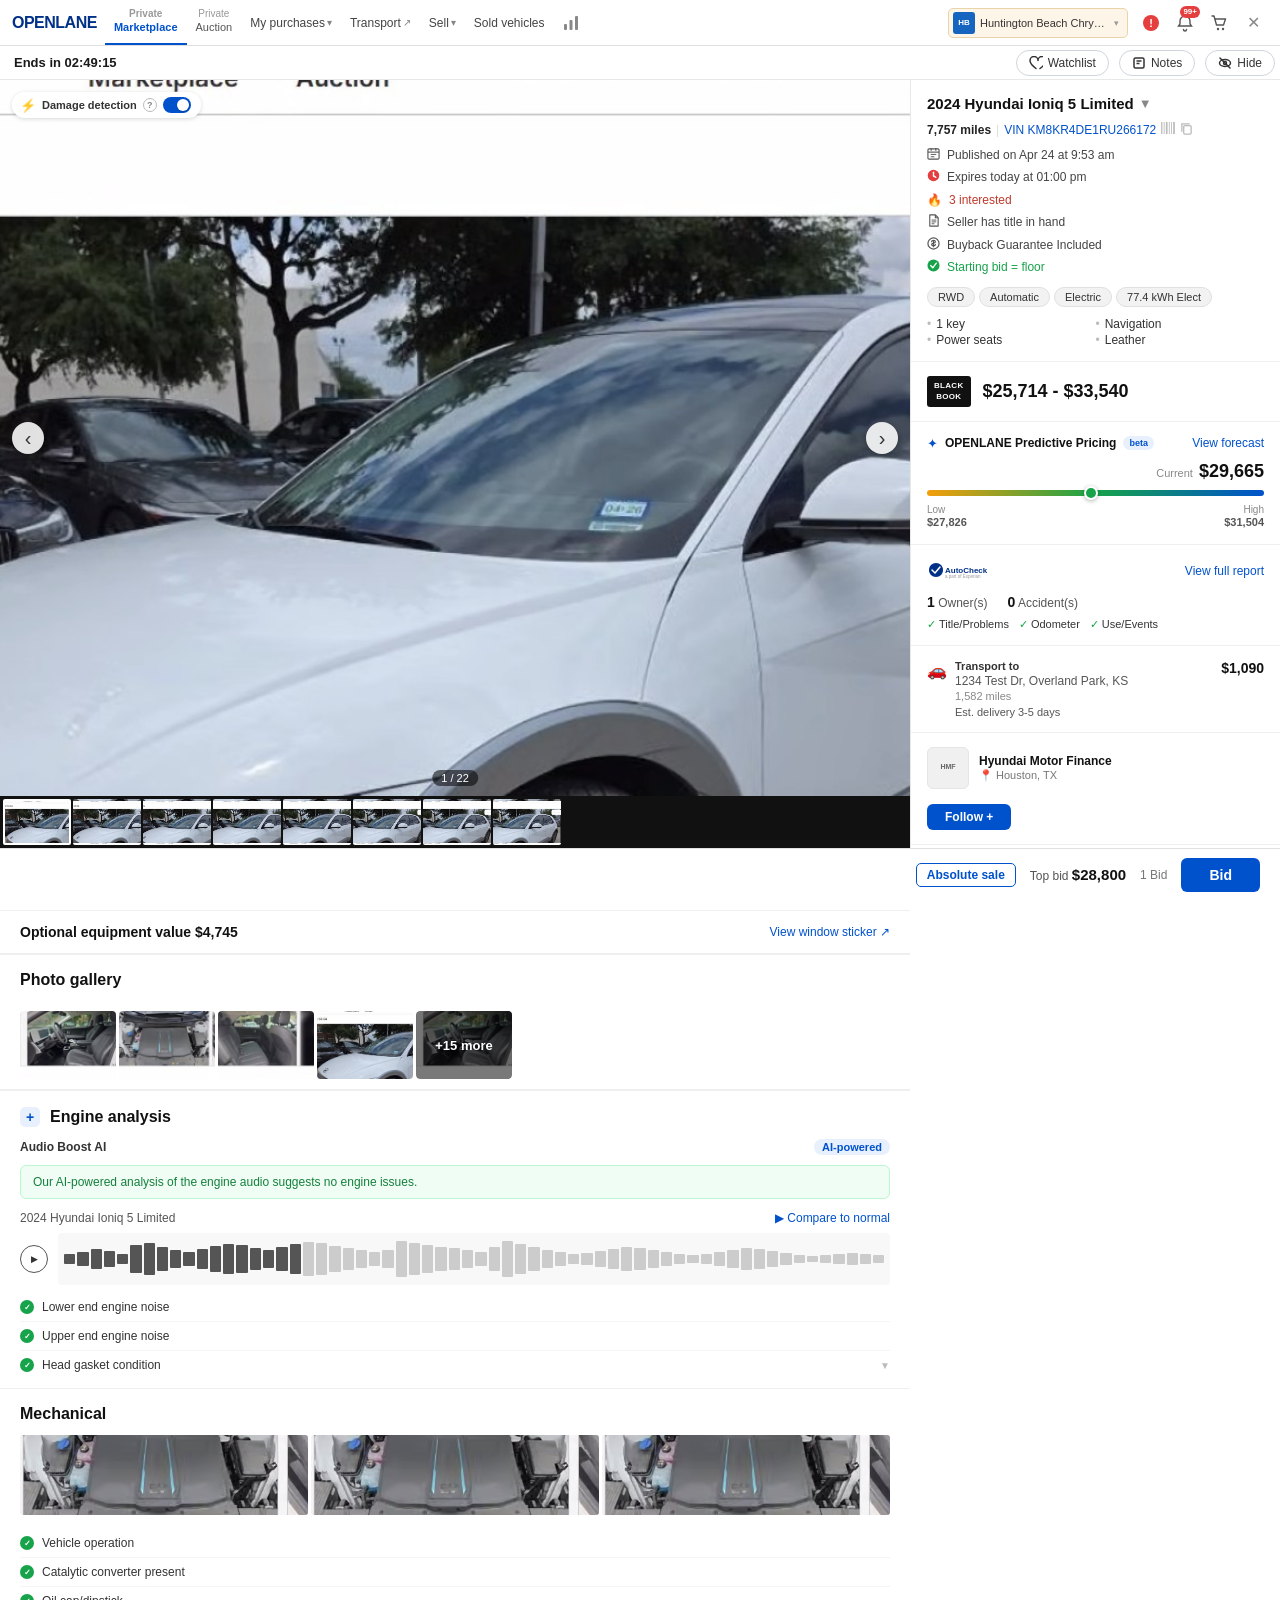
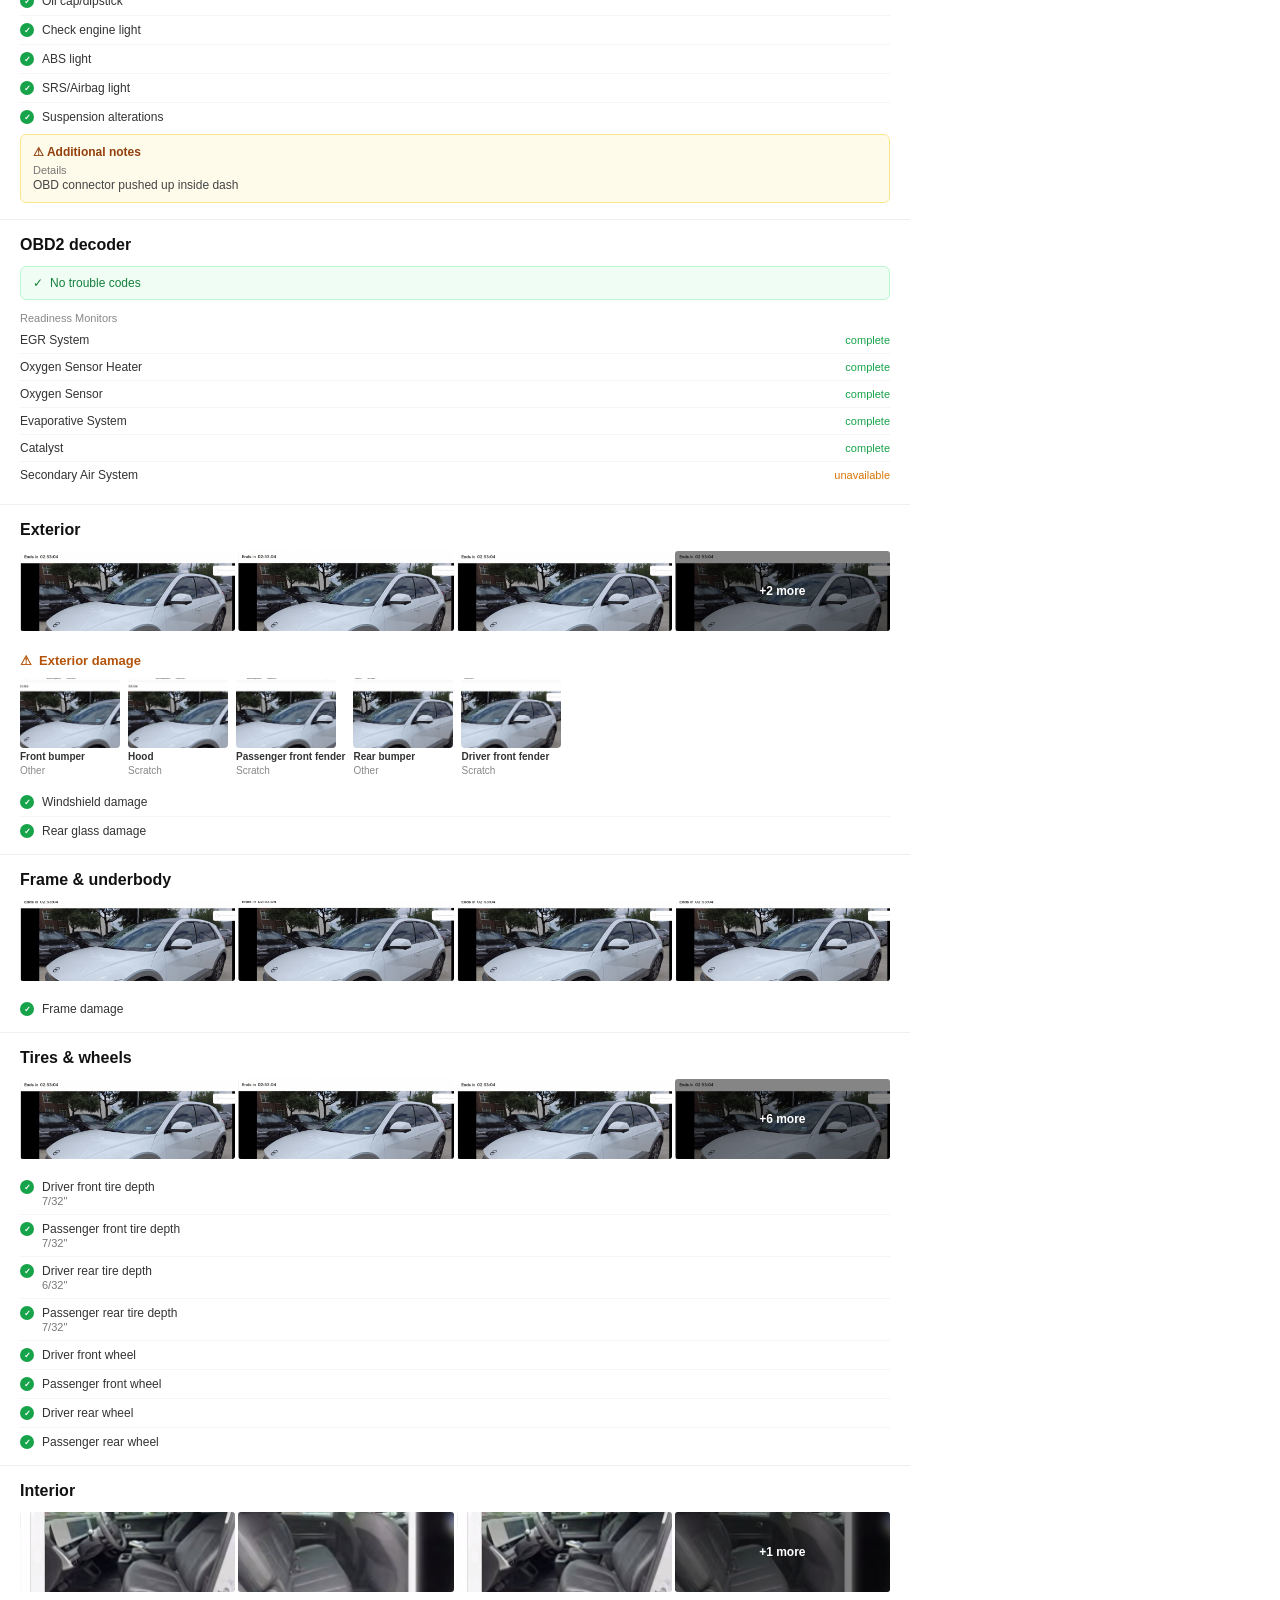
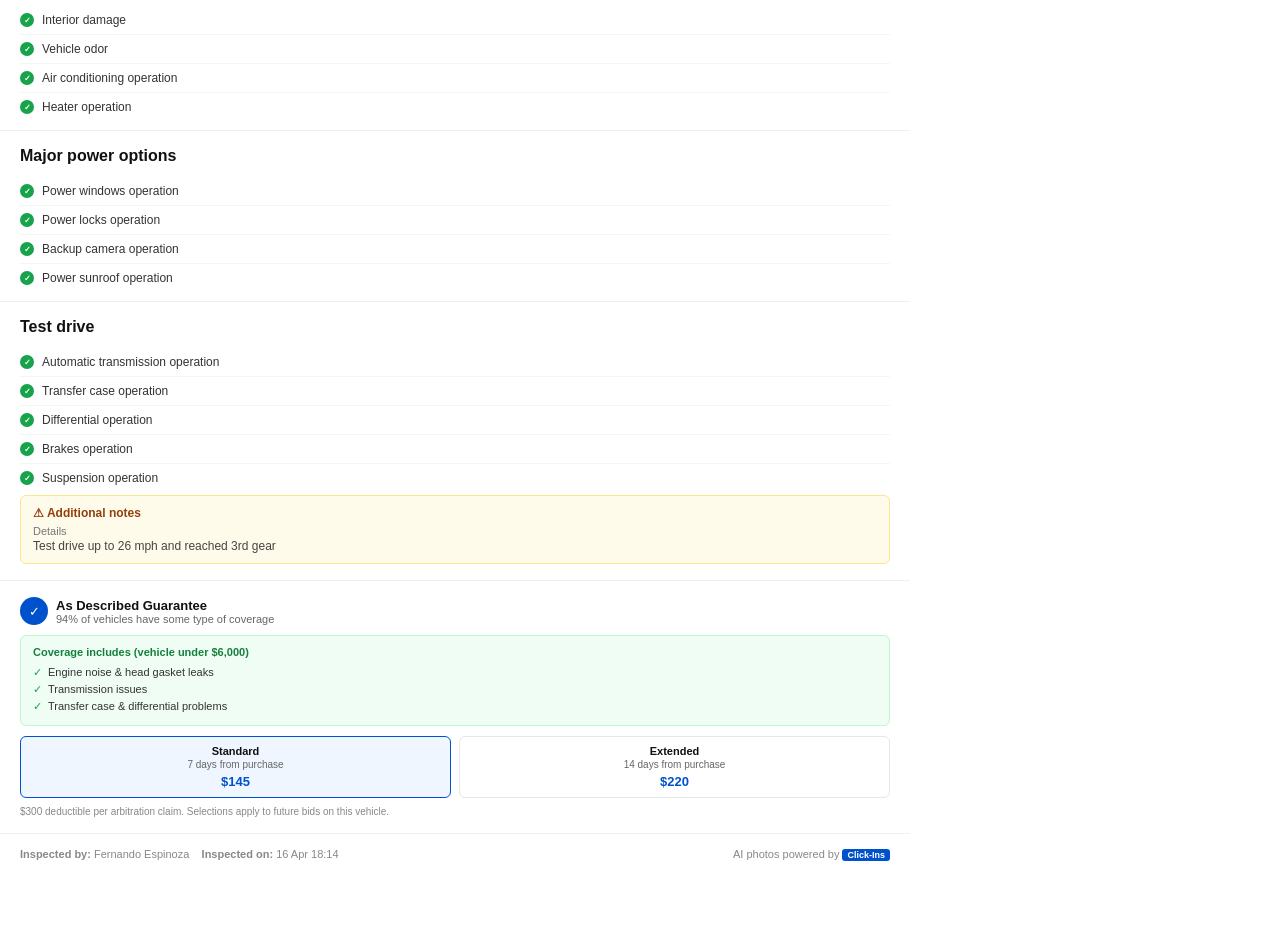
==== commit 019a704c: "Round 5: fix sidebar icons and bottom bar - Replace emoji icons with SVGs: Published (calendar), Sel" ====
--- a/vehicle-detail.html
+++ b/vehicle-detail.html
@@ -76,12 +76,10 @@
 
 <!-- BOTTOM BAR -->
 <div class="btm-bar">
-  <div class="btm-meta">
-    <span class="btm-label">&#9733; Absolute sale</span>
-    <span class="btm-bids">1 Bid</span>
-  </div>
+  <div class="btm-spacer"></div>
+  <span class="btm-label">Absolute sale</span>
   <div class="btm-bid-info">Top bid <strong>$28,800</strong></div>
-  <div class="btm-spacer"></div>
+  <span class="btm-bids">1 Bid</span>
   <button class="btm-bid-btn" id="bidBtn">Bid</button>
 </div>
 
--- a/styles.css
+++ b/styles.css
@@ -305,7 +305,7 @@
 /* ── BOTTOM BAR ── */
 .btm-bar { position: fixed; bottom: 0; left: 0; right: 0; height: 52px; background: #fff; border-top: 1px solid #e0e0e0; display: flex; align-items: center; padding: 0 20px; gap: 14px; z-index: 200; }
 .btm-meta { display: flex; align-items: center; gap: 10px; }
-.btm-label { background: #fef3c7; border: 1px solid #f59e0b; border-radius: 5px; padding: 4px 10px; font-size: 12px; color: #92400e; font-weight: 600; }
+.btm-label { background: #fff; border: 1px solid #0052cc; border-radius: 5px; padding: 4px 10px; font-size: 12px; color: #0052cc; font-weight: 600; }
 /* As Described Guarantee section */
 .adg-section { padding: 16px 20px; border-top: 1px solid #efefef; }
 .adg-header { display: flex; align-items: center; gap: 8px; margin-bottom: 10px; }
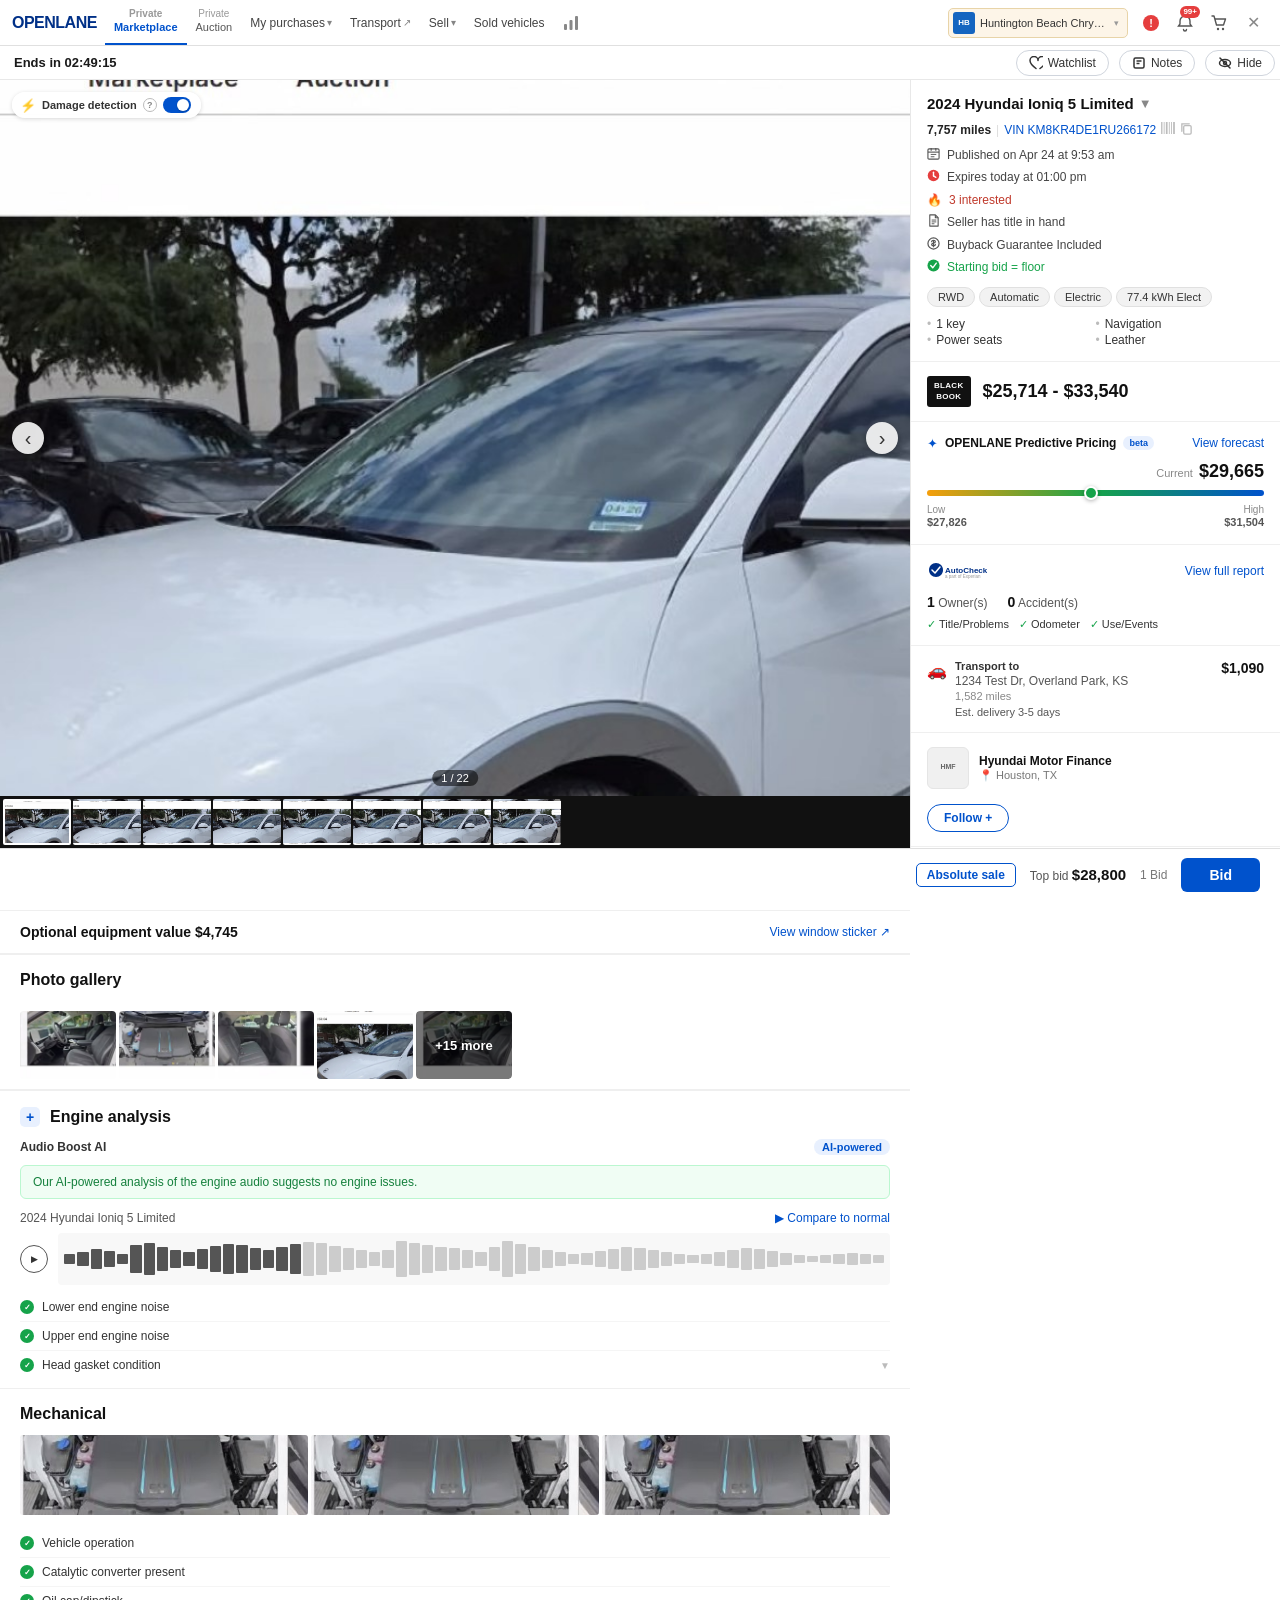
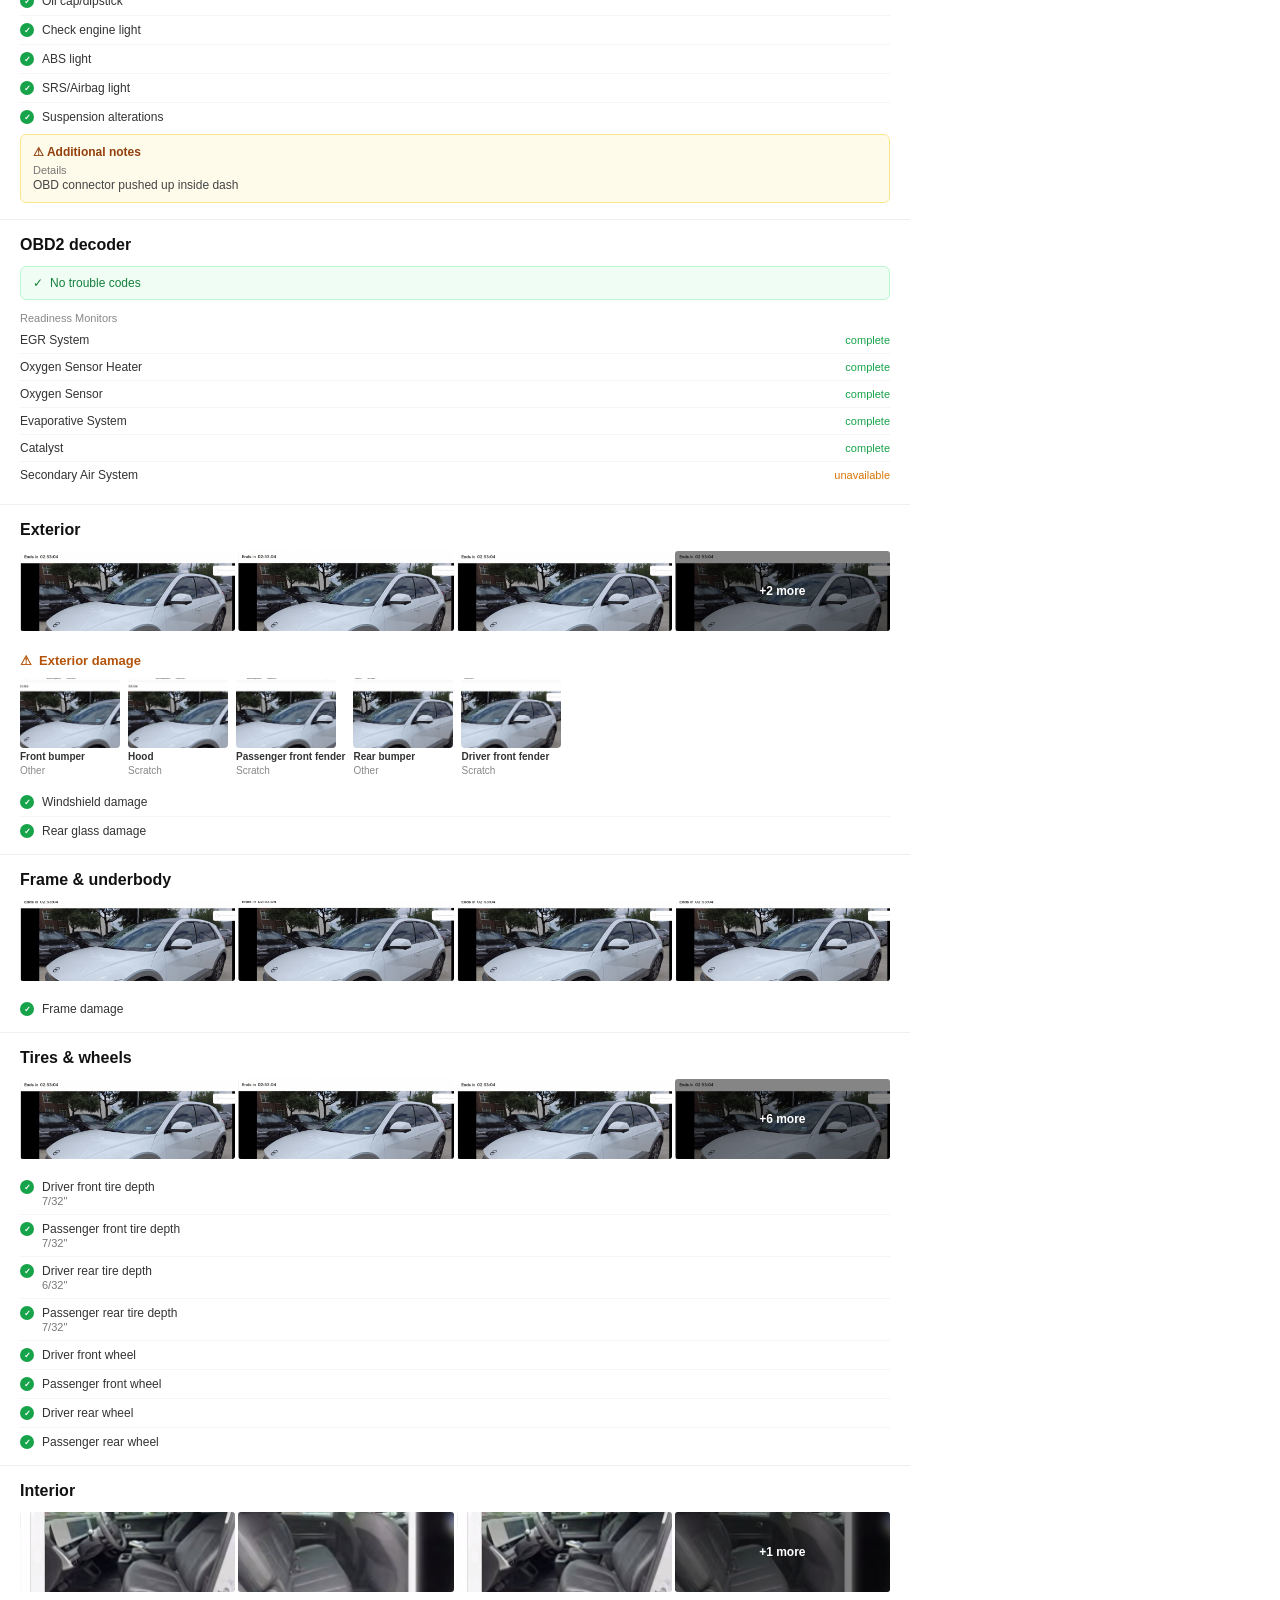
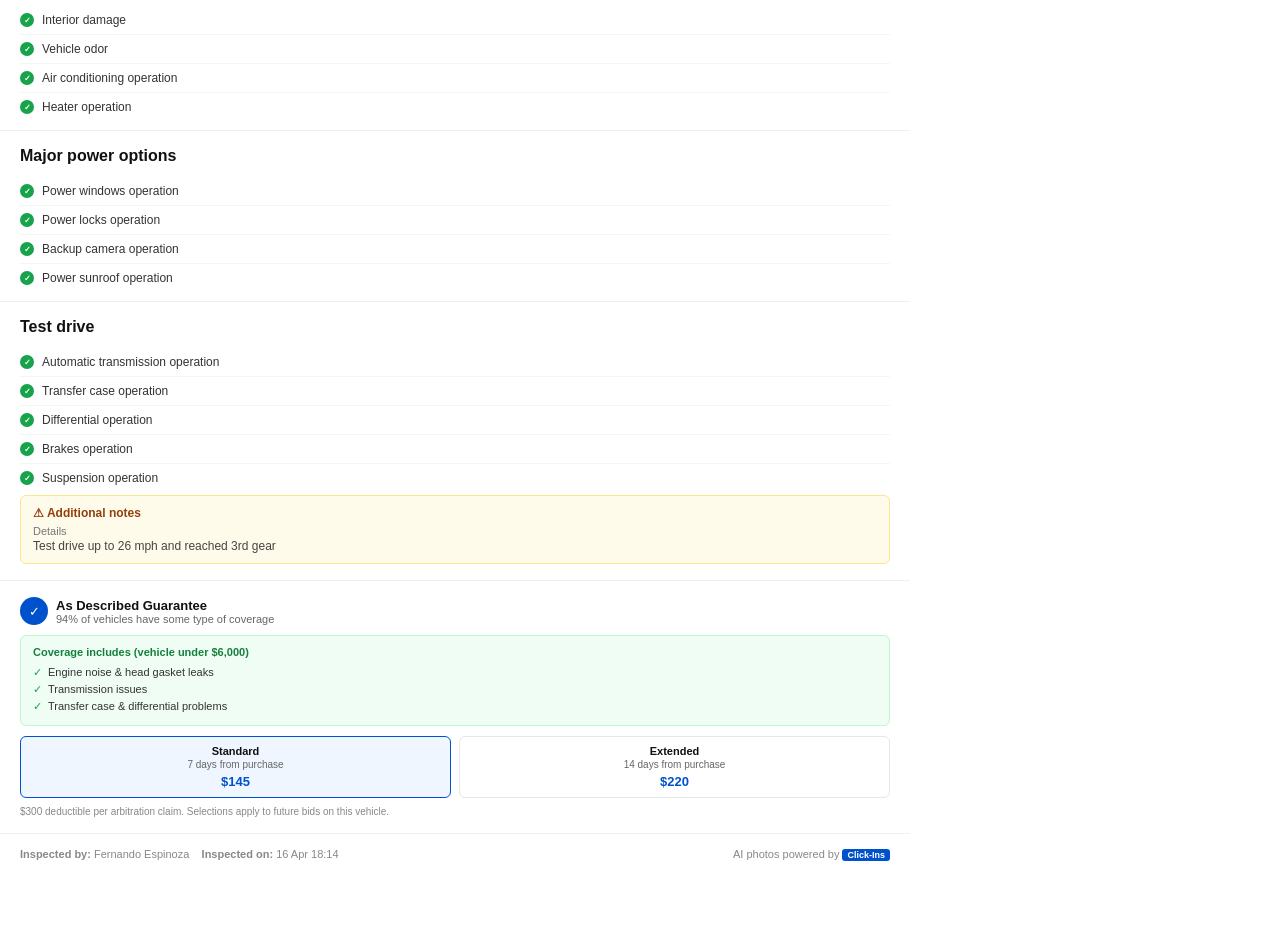
==== commit 1074356c: "Round 6: size/format fixes across modal, CR header, and sidebar - AutoGrade badge font 14→22px to ma" ====
--- a/vehicle-detail.html
+++ b/vehicle-detail.html
@@ -231,36 +231,36 @@
         <thead><tr><th>Vehicle</th><th>Major Inspection Issues</th><th>AutoCheck</th><th>Transaction date</th><th>Price</th></tr></thead>
         <tbody>
           <tr>
-            <td><div class="ct-row-inner"><img class="ct-thumb" src="photos/photo_01.jpg" alt=""><div><div class="ct-vehicle">2024 Hyundai Ioniq 5 Limited</div><div class="ct-details">RWD 77.4 kWh &middot; 16,913 mi &middot; Houston, TX</div></div></div></td>
-            <td><span class="ct-ok">&#10003; No issues</span></td>
+            <td><div class="ct-row-inner"><img class="ct-thumb" src="photos/photo_01.jpg" alt=""><div><div class="ct-vehicle">2024 Hyundai Ioniq 5 Limited</div><div class="ct-details">RWD 77.4 kWh &middot; 16,913 mi &middot; HOUSTON, TX</div></div></div></td>
+            <td><span class="ct-no-issues"><svg viewBox="0 0 14 14" width="13" height="13" fill="none"><circle cx="7" cy="7" r="6.5" fill="#16a34a"/><path d="M4 7l2.2 2.5L10 4.5" stroke="#fff" stroke-width="1.5" stroke-linecap="round" stroke-linejoin="round"/></svg> No issues</span></td>
             <td><div class="ct-ac"><span class="ct-ok">&#10003;</span> Title/Problems<br><span class="ct-ok">&#10003;</span> Odometer<br><span class="ct-ok">&#10003;</span> Use/Events</div></td>
             <td>April 02, 2026</td>
             <td class="ct-price">$26,900</td>
           </tr>
           <tr>
-            <td><div class="ct-row-inner"><img class="ct-thumb" src="photos/photo_02.jpg" alt=""><div><div class="ct-vehicle">2024 Hyundai Ioniq 5 Limited</div><div class="ct-details">RWD 77.4 kWh &middot; 7,664 mi &middot; Santa Rosa, CA</div></div></div></td>
-            <td><span class="ct-ok">&#10003; No issues</span></td>
+            <td><div class="ct-row-inner"><img class="ct-thumb" src="photos/photo_02.jpg" alt=""><div><div class="ct-vehicle">2024 Hyundai Ioniq 5 Limited</div><div class="ct-details">RWD 77.4 kWh &middot; 7,664 mi &middot; SANTA ROSA, CA</div></div></div></td>
+            <td><span class="ct-no-issues"><svg viewBox="0 0 14 14" width="13" height="13" fill="none"><circle cx="7" cy="7" r="6.5" fill="#16a34a"/><path d="M4 7l2.2 2.5L10 4.5" stroke="#fff" stroke-width="1.5" stroke-linecap="round" stroke-linejoin="round"/></svg> No issues</span></td>
             <td><div class="ct-ac"><span class="ct-ok">&#10003;</span> Title/Problems<br><span class="ct-ok">&#10003;</span> Odometer<br><span class="ct-ok">&#10003;</span> Use/Events</div></td>
             <td>April 17, 2026</td>
             <td class="ct-price">$28,700</td>
           </tr>
           <tr>
-            <td><div class="ct-row-inner"><img class="ct-thumb" src="photos/photo_03.jpg" alt=""><div><div class="ct-vehicle">2024 Hyundai Ioniq 5 Limited</div><div class="ct-details">RWD 77.4 kWh &middot; 15,759 mi &middot; Riverside, CA</div></div></div></td>
-            <td><span class="ct-ok">&#10003; No issues</span></td>
+            <td><div class="ct-row-inner"><img class="ct-thumb" src="photos/photo_03.jpg" alt=""><div><div class="ct-vehicle">2024 Hyundai Ioniq 5 Limited</div><div class="ct-details">RWD 77.4 kWh &middot; 15,759 mi &middot; RIVERSIDE, CA</div></div></div></td>
+            <td><span class="ct-no-issues"><svg viewBox="0 0 14 14" width="13" height="13" fill="none"><circle cx="7" cy="7" r="6.5" fill="#16a34a"/><path d="M4 7l2.2 2.5L10 4.5" stroke="#fff" stroke-width="1.5" stroke-linecap="round" stroke-linejoin="round"/></svg> No issues</span></td>
             <td><div class="ct-ac"><span class="ct-ok">&#10003;</span> Title/Problems<br><span class="ct-ok">&#10003;</span> Odometer<br><span class="ct-ok">&#10003;</span> Use/Events</div></td>
             <td>April 21, 2026</td>
             <td class="ct-price">$28,900</td>
           </tr>
           <tr>
-            <td><div class="ct-row-inner"><img class="ct-thumb" src="photos/photo_01.jpg" alt=""><div><div class="ct-vehicle">2024 Hyundai Ioniq 5 Limited</div><div class="ct-details">RWD 77.4 kWh &middot; 9,974 mi &middot; Scottsdale, AZ</div></div></div></td>
-            <td><span class="ct-ok">&#10003; No issues</span></td>
+            <td><div class="ct-row-inner"><img class="ct-thumb" src="photos/photo_01.jpg" alt=""><div><div class="ct-vehicle">2024 Hyundai Ioniq 5 Limited</div><div class="ct-details">RWD 77.4 kWh &middot; 9,974 mi &middot; SCOTTSDALE, AZ</div></div></div></td>
+            <td><span class="ct-no-issues"><svg viewBox="0 0 14 14" width="13" height="13" fill="none"><circle cx="7" cy="7" r="6.5" fill="#16a34a"/><path d="M4 7l2.2 2.5L10 4.5" stroke="#fff" stroke-width="1.5" stroke-linecap="round" stroke-linejoin="round"/></svg> No issues</span></td>
             <td><div class="ct-ac"><span class="ct-ok">&#10003;</span> Title/Problems<br><span class="ct-ok">&#10003;</span> Odometer<br><span class="ct-ok">&#10003;</span> Use/Events</div></td>
             <td>April 20, 2026</td>
             <td class="ct-price">$29,200</td>
           </tr>
           <tr>
-            <td><div class="ct-row-inner"><img class="ct-thumb" src="photos/photo_02.jpg" alt=""><div><div class="ct-vehicle">2024 Hyundai Ioniq 5 Limited</div><div class="ct-details">RWD 77.4 kWh &middot; 14,179 mi &middot; Huntington Beach, CA</div></div></div></td>
-            <td><span class="ct-ok">&#10003; No issues</span></td>
+            <td><div class="ct-row-inner"><img class="ct-thumb" src="photos/photo_02.jpg" alt=""><div><div class="ct-vehicle">2024 Hyundai Ioniq 5 Limited</div><div class="ct-details">RWD 77.4 kWh &middot; 14,179 mi &middot; HUNTINGTON BEACH, CA</div></div></div></td>
+            <td><span class="ct-no-issues"><svg viewBox="0 0 14 14" width="13" height="13" fill="none"><circle cx="7" cy="7" r="6.5" fill="#16a34a"/><path d="M4 7l2.2 2.5L10 4.5" stroke="#fff" stroke-width="1.5" stroke-linecap="round" stroke-linejoin="round"/></svg> No issues</span></td>
             <td><div class="ct-ac"><span class="ct-ok">&#10003;</span> Title/Problems<br><span class="ct-ok">&#10003;</span> Odometer<br><span class="ct-ok">&#10003;</span> Use/Events</div></td>
             <td>April 21, 2026</td>
             <td class="ct-price">$29,000</td>
--- a/styles.css
+++ b/styles.css
@@ -112,7 +112,7 @@
 .cr-score-badge { display: flex; align-items: center; justify-content: center; width: 34px; height: 34px; border: 1.5px solid #555; border-radius: 50%; flex-shrink: 0; }
 .cr-score-num { font-size: 13px; font-weight: 700; color: #333; }
 .cr-autograde { display: flex; align-items: center; gap: 5px; }
-.cr-ag-badge, .cr-autograde-badge { font-size: 14px; font-weight: 600; color: #333; background: none; padding: 0; }
+.cr-ag-badge, .cr-autograde-badge { font-size: 22px; font-weight: 700; color: #333; background: none; padding: 0; }
 .cr-ag-about, .cr-autograde-about { font-size: 11px; color: #888; cursor: pointer; }
 .cr-title-group { display: flex; flex-direction: column; gap: 3px; }
 .cr-title { font-size: 14px; font-weight: 700; color: #111; }
@@ -379,6 +379,7 @@
 .ct-vehicle { font-weight: 600; color: #111; margin-bottom: 2px; }
 .ct-details { font-size: 11px; color: #888; }
 .ct-ok { color: #16a34a; }
+.ct-no-issues { display: inline-flex; align-items: center; gap: 4px; color: #16a34a; font-size: 12px; }
 .ct-ac { line-height: 1.8; }
 .ct-price { font-weight: 700; color: #111; white-space: nowrap; }
 
@@ -422,5 +423,5 @@
 .pp-similar-sub { font-size: 11px; color: #888; margin-bottom: 12px; display: flex; align-items: center; gap: 5px; }
 
 /* ── DEALER FOLLOW BUTTON ── */
-.follow-btn { background: #0052cc; color: #fff; border-radius: 6px; padding: 6px 18px; font-size: 12px; font-weight: 600; display: inline-flex; align-items: center; gap: 5px; cursor: pointer; margin-top: 6px; }
-.follow-btn:hover { background: #003d99; }
+.follow-btn { background: #fff; color: #0052cc; border: 1.5px solid #0052cc; border-radius: 20px; padding: 6px 16px; font-size: 12px; font-weight: 600; display: inline-flex; align-items: center; gap: 5px; cursor: pointer; margin-top: 6px; }
+.follow-btn:hover { background: #eff6ff; }
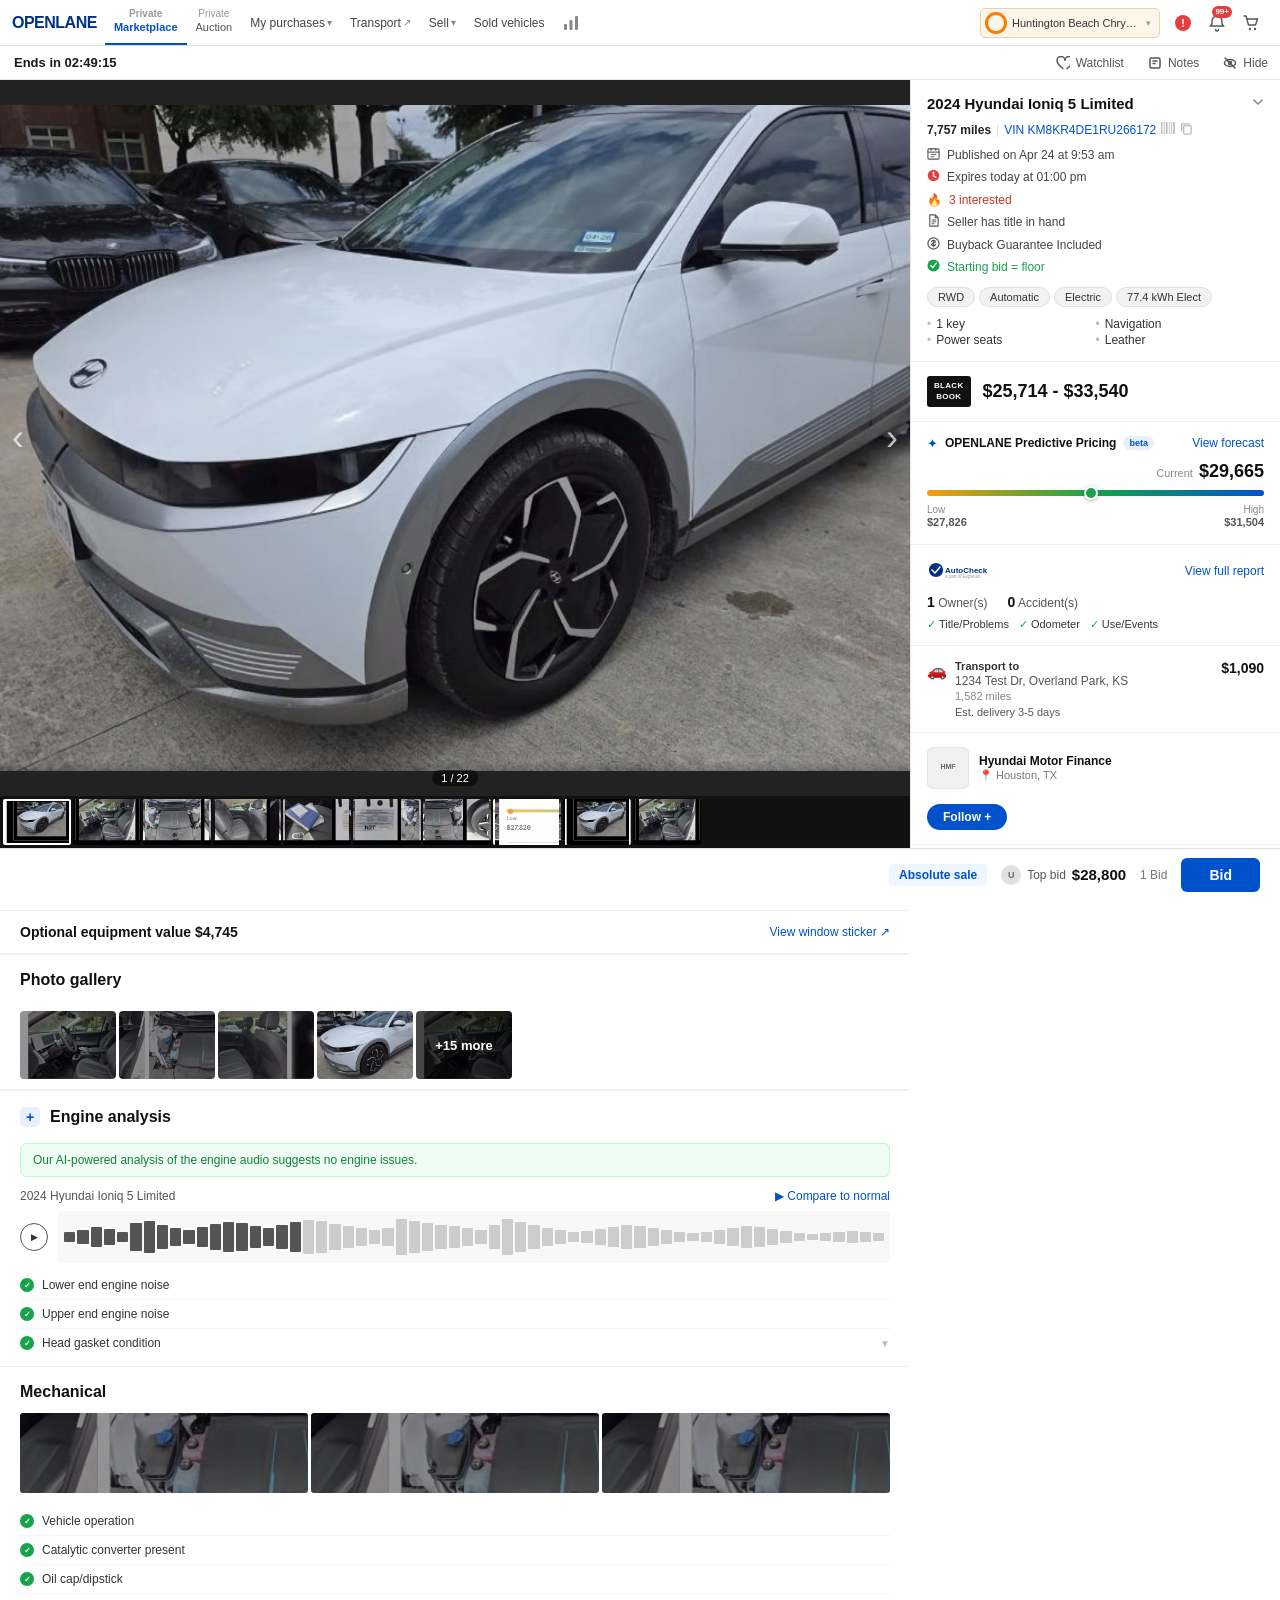
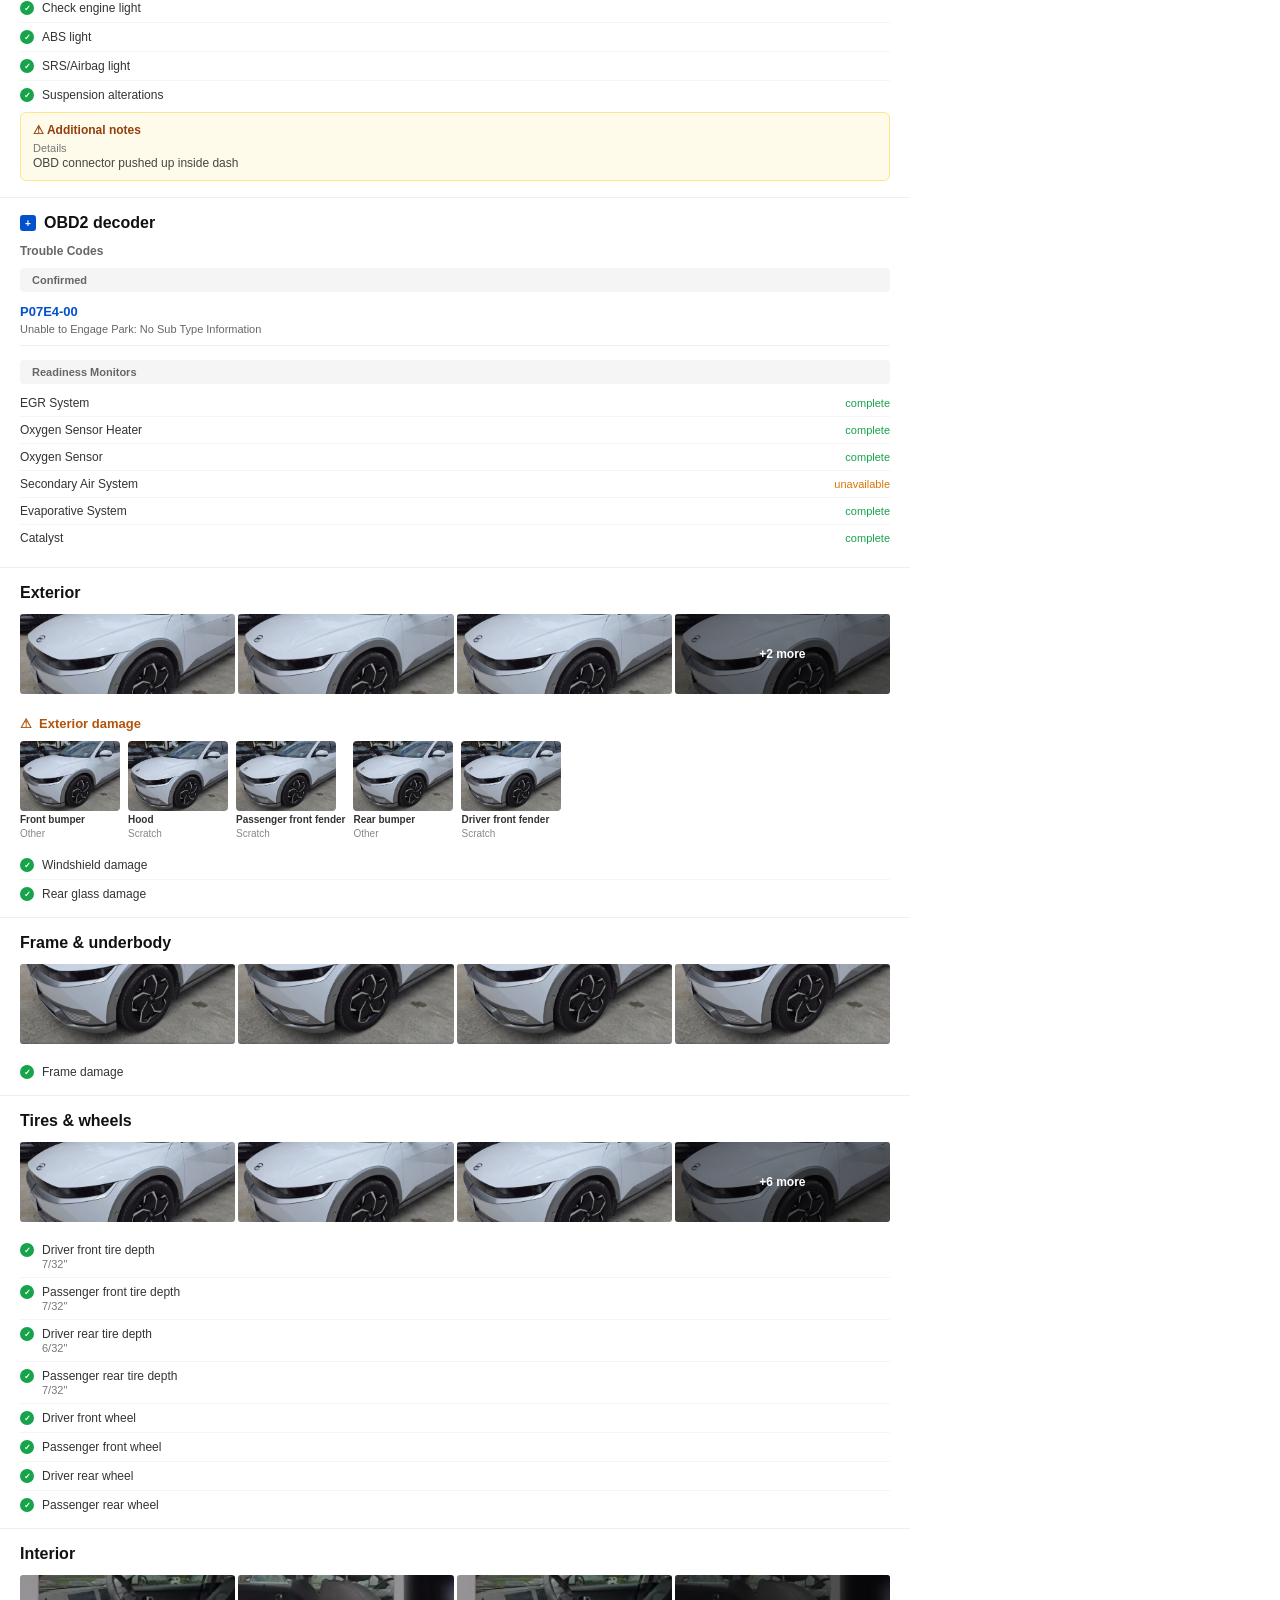
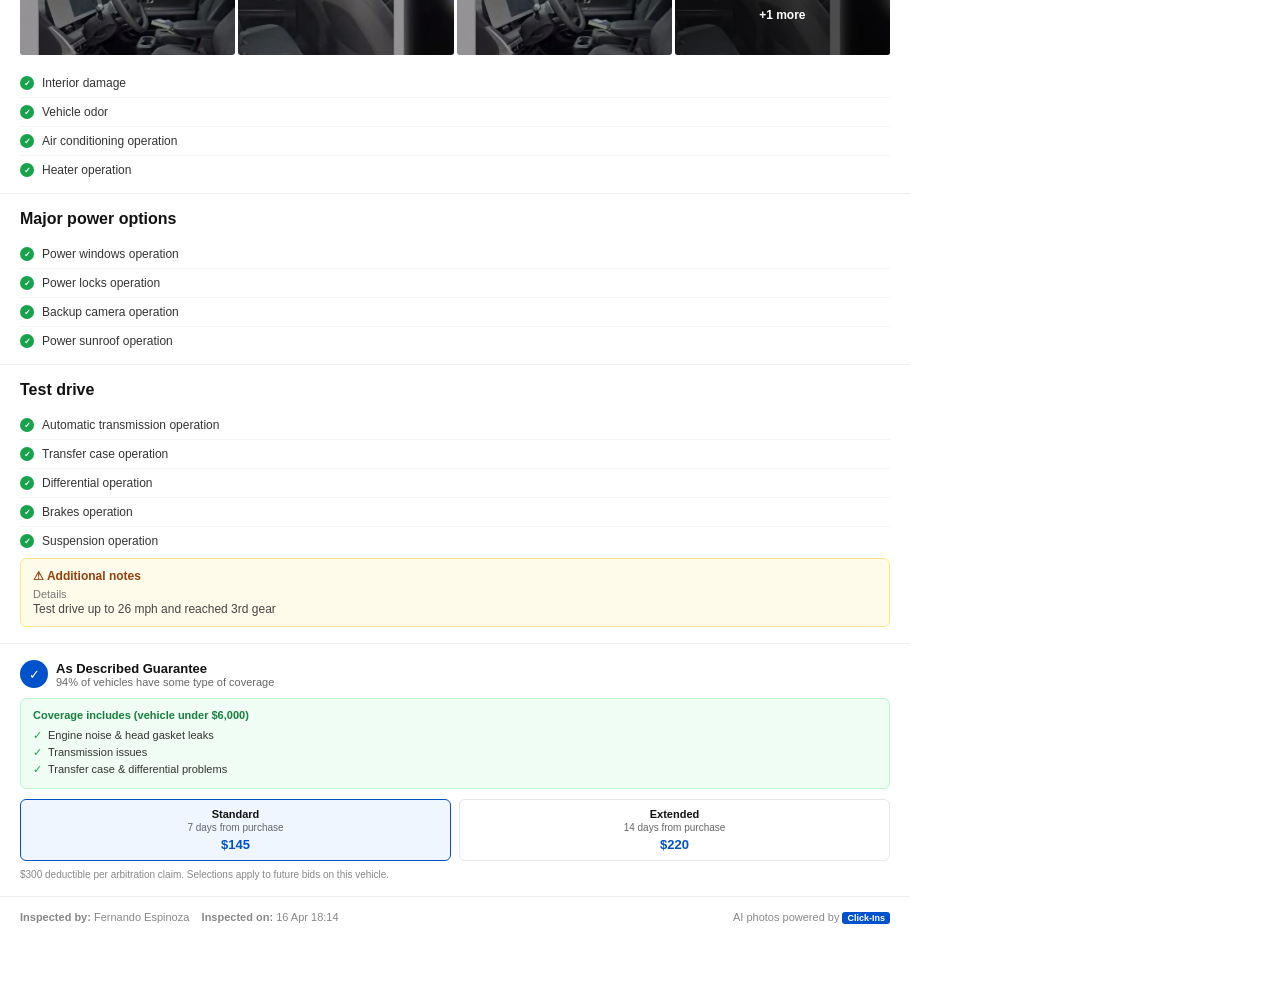
==== commit fcf145de: "Refine design and content to match original screenshots based on visual audit" ====
--- a/vehicle-detail.html
+++ b/vehicle-detail.html
@@ -30,7 +30,7 @@
   <div class="nav-spacer"></div>
 
   <div class="nav-dealer-chip">
-    <div class="dealer-avatar">HB</div>
+    <div class="dealer-avatar"></div>
     <div class="dealer-chip-name">Huntington Beach Chrysler Jeep Ram</div>
     <span class="dealer-chip-caret">▾</span>
   </div>
@@ -45,8 +45,6 @@
   <div class="nav-icon-btn" title="Cart">
     <svg viewBox="0 0 18 18" width="18" height="18" fill="none" stroke="currentColor" stroke-width="1.4"><path d="M2 2h2l2.5 9h7l2-6H5.5" stroke-linecap="round" stroke-linejoin="round"/><circle cx="8" cy="15" r="1.2" fill="currentColor" stroke="none"/><circle cx="13" cy="15" r="1.2" fill="currentColor" stroke="none"/></svg>
   </div>
-
-  <div class="nav-close-btn" onclick="window.history.back()">&#10005;</div>
 </nav>
 
 <!-- CONTROLS ROW -->
@@ -78,7 +76,10 @@
 <div class="btm-bar">
   <div class="btm-spacer"></div>
   <span class="btm-label">Absolute sale</span>
-  <div class="btm-bid-info">Top bid <strong>$28,800</strong></div>
+  <div class="btm-bid-info" style="display:flex;align-items:center;gap:6px;">
+    <div class="bidder-avatar" style="width:20px;height:20px;background:#e0e0e0;border-radius:50%;display:flex;align-items:center;justify-content:center;color:#666;font-size:9px;font-weight:700;">U</div>
+    Top bid <strong>$28,800</strong>
+  </div>
   <span class="btm-bids">1 Bid</span>
   <button class="btm-bid-btn" id="bidBtn">Bid</button>
 </div>
@@ -231,35 +232,35 @@
         <thead><tr><th>Vehicle</th><th>Major Inspection Issues</th><th>AutoCheck</th><th>Transaction date</th><th>Price</th></tr></thead>
         <tbody>
           <tr>
-            <td><div class="ct-row-inner"><img class="ct-thumb" src="photos/photo_01.jpg" alt=""><div><div class="ct-vehicle">2024 Hyundai Ioniq 5 Limited</div><div class="ct-details">RWD 77.4 kWh &middot; 16,913 mi &middot; HOUSTON, TX</div></div></div></td>
+            <td><div class="ct-row-inner"><img class="ct-thumb" src="photos/photo_01.jpg" alt=""><div><div class="ct-vehicle">2024 Hyundai Ioniq 5 Limited</div><div class="ct-details">RWD 77.4 kWh<br>16,913 mi &bull; HOUSTON, TX</div></div></div></td>
             <td><span class="ct-no-issues"><svg viewBox="0 0 14 14" width="13" height="13" fill="none"><circle cx="7" cy="7" r="6.5" fill="#16a34a"/><path d="M4 7l2.2 2.5L10 4.5" stroke="#fff" stroke-width="1.5" stroke-linecap="round" stroke-linejoin="round"/></svg> No issues</span></td>
             <td><div class="ct-ac"><span class="ct-ok">&#10003;</span> Title/Problems<br><span class="ct-ok">&#10003;</span> Odometer<br><span class="ct-ok">&#10003;</span> Use/Events</div></td>
             <td>April 02, 2026</td>
             <td class="ct-price">$26,900</td>
           </tr>
           <tr>
-            <td><div class="ct-row-inner"><img class="ct-thumb" src="photos/photo_02.jpg" alt=""><div><div class="ct-vehicle">2024 Hyundai Ioniq 5 Limited</div><div class="ct-details">RWD 77.4 kWh &middot; 7,664 mi &middot; SANTA ROSA, CA</div></div></div></td>
+            <td><div class="ct-row-inner"><img class="ct-thumb" src="photos/photo_02.jpg" alt=""><div><div class="ct-vehicle">2024 Hyundai Ioniq 5 Limited</div><div class="ct-details">RWD 77.4 kWh<br>7,664 mi &bull; SANTA ROSA, CA</div></div></div></td>
             <td><span class="ct-no-issues"><svg viewBox="0 0 14 14" width="13" height="13" fill="none"><circle cx="7" cy="7" r="6.5" fill="#16a34a"/><path d="M4 7l2.2 2.5L10 4.5" stroke="#fff" stroke-width="1.5" stroke-linecap="round" stroke-linejoin="round"/></svg> No issues</span></td>
             <td><div class="ct-ac"><span class="ct-ok">&#10003;</span> Title/Problems<br><span class="ct-ok">&#10003;</span> Odometer<br><span class="ct-ok">&#10003;</span> Use/Events</div></td>
             <td>April 17, 2026</td>
             <td class="ct-price">$28,700</td>
           </tr>
           <tr>
-            <td><div class="ct-row-inner"><img class="ct-thumb" src="photos/photo_03.jpg" alt=""><div><div class="ct-vehicle">2024 Hyundai Ioniq 5 Limited</div><div class="ct-details">RWD 77.4 kWh &middot; 15,759 mi &middot; RIVERSIDE, CA</div></div></div></td>
+            <td><div class="ct-row-inner"><img class="ct-thumb" src="photos/photo_03.jpg" alt=""><div><div class="ct-vehicle">2024 Hyundai Ioniq 5 Limited</div><div class="ct-details">RWD 77.4 kWh<br>15,759 mi &bull; RIVERSIDE, CA</div></div></div></td>
             <td><span class="ct-no-issues"><svg viewBox="0 0 14 14" width="13" height="13" fill="none"><circle cx="7" cy="7" r="6.5" fill="#16a34a"/><path d="M4 7l2.2 2.5L10 4.5" stroke="#fff" stroke-width="1.5" stroke-linecap="round" stroke-linejoin="round"/></svg> No issues</span></td>
             <td><div class="ct-ac"><span class="ct-ok">&#10003;</span> Title/Problems<br><span class="ct-ok">&#10003;</span> Odometer<br><span class="ct-ok">&#10003;</span> Use/Events</div></td>
             <td>April 21, 2026</td>
             <td class="ct-price">$28,900</td>
           </tr>
           <tr>
-            <td><div class="ct-row-inner"><img class="ct-thumb" src="photos/photo_01.jpg" alt=""><div><div class="ct-vehicle">2024 Hyundai Ioniq 5 Limited</div><div class="ct-details">RWD 77.4 kWh &middot; 9,974 mi &middot; SCOTTSDALE, AZ</div></div></div></td>
+            <td><div class="ct-row-inner"><img class="ct-thumb" src="photos/photo_01.jpg" alt=""><div><div class="ct-vehicle">2024 Hyundai Ioniq 5 Limited</div><div class="ct-details">RWD 77.4 kWh<br>9,974 mi &bull; SCOTTSDALE, AZ</div></div></div></td>
             <td><span class="ct-no-issues"><svg viewBox="0 0 14 14" width="13" height="13" fill="none"><circle cx="7" cy="7" r="6.5" fill="#16a34a"/><path d="M4 7l2.2 2.5L10 4.5" stroke="#fff" stroke-width="1.5" stroke-linecap="round" stroke-linejoin="round"/></svg> No issues</span></td>
             <td><div class="ct-ac"><span class="ct-ok">&#10003;</span> Title/Problems<br><span class="ct-ok">&#10003;</span> Odometer<br><span class="ct-ok">&#10003;</span> Use/Events</div></td>
             <td>April 20, 2026</td>
             <td class="ct-price">$29,200</td>
           </tr>
           <tr>
-            <td><div class="ct-row-inner"><img class="ct-thumb" src="photos/photo_02.jpg" alt=""><div><div class="ct-vehicle">2024 Hyundai Ioniq 5 Limited</div><div class="ct-details">RWD 77.4 kWh &middot; 14,179 mi &middot; HUNTINGTON BEACH, CA</div></div></div></td>
+            <td><div class="ct-row-inner"><img class="ct-thumb" src="photos/photo_02.jpg" alt=""><div><div class="ct-vehicle">2024 Hyundai Ioniq 5 Limited</div><div class="ct-details">RWD 77.4 kWh<br>14,179 mi &bull; HUNTINGTON BEACH, CA</div></div></div></td>
             <td><span class="ct-no-issues"><svg viewBox="0 0 14 14" width="13" height="13" fill="none"><circle cx="7" cy="7" r="6.5" fill="#16a34a"/><path d="M4 7l2.2 2.5L10 4.5" stroke="#fff" stroke-width="1.5" stroke-linecap="round" stroke-linejoin="round"/></svg> No issues</span></td>
             <td><div class="ct-ac"><span class="ct-ok">&#10003;</span> Title/Problems<br><span class="ct-ok">&#10003;</span> Odometer<br><span class="ct-ok">&#10003;</span> Use/Events</div></td>
             <td>April 21, 2026</td>
--- a/styles.css
+++ b/styles.css
@@ -40,19 +40,29 @@
 }
 .ctrl-btn:hover { color: #0052cc; }
 .ctrl-pill {
-  padding: 5px 12px; height: auto; margin: auto 5px;
-  border: 1px solid #d0d5dd; border-radius: 20px;
-  font-size: 12px; font-weight: 500; color: #333; background: #fff;
-  display: flex; align-items: center; gap: 5px; cursor: pointer;
-}
-.ctrl-pill:hover { border-color: #0052cc; color: #0052cc; }
+  padding: 5px 8px; height: auto; margin: auto 4px;
+  border: none; border-radius: 4px;
+  font-size: 12px; font-weight: 500; color: #555; background: transparent;
+  display: flex; align-items: center; gap: 6px; cursor: pointer;
+}
+.ctrl-pill:hover { color: #0052cc; background: #f5f5f5; }
 .nav-dealer-chip {
   display: flex; align-items: center; gap: 5px;
   background: #fdf5e8; border: 1px solid #e8d4a8; border-radius: 5px;
   padding: 3px 8px 3px 4px; font-size: 11px; font-weight: 500; color: #333;
   cursor: pointer; max-width: 180px; margin: 0 6px; flex-shrink: 1; overflow: hidden;
 }
-.dealer-avatar { width: 22px; height: 22px; background: #1565c0; border-radius: 3px; display: flex; align-items: center; justify-content: center; font-size: 8px; font-weight: 800; color: #fff; text-align: center; flex-shrink: 0; }
+.dealer-avatar {
+  width: 22px;
+  height: 22px;
+  border: 3px solid #ff7a00;
+  border-radius: 50%;
+  background: transparent;
+  display: flex;
+  align-items: center;
+  justify-content: center;
+  flex-shrink: 0;
+}
 .dealer-chip-name { overflow: hidden; text-overflow: ellipsis; white-space: nowrap; }
 .dealer-chip-caret { font-size: 9px; color: #999; flex-shrink: 0; }
 .nav-action-btn { display: flex; align-items: center; gap: 4px; padding: 0 9px; font-size: 12px; color: #444; cursor: pointer; height: 100%; border-left: 1px solid #f0f0f0; white-space: nowrap; flex-shrink: 0; }
@@ -75,7 +85,7 @@
 .carousel-main { position: relative; width: 100%; height: calc(100vh - 80px - 52px - 52px); min-height: 420px; background: #222; overflow: hidden; display: flex; align-items: center; justify-content: center; }
 .carousel-img { width: 100%; height: 100%; object-fit: cover; display: none; }
 .carousel-img.active { display: block; }
-.carousel-photo { width: 100%; height: 100%; object-fit: cover; display: block; }
+.carousel-photo { width: 100%; height: 100%; object-fit: contain; display: block; }
 .vb-toggle {
   position: absolute; top: 12px; left: 12px; z-index: 10;
   background: rgba(255,255,255,0.95); backdrop-filter: blur(6px);
@@ -95,10 +105,10 @@
 .vb-damage-overlay.show { display: block; }
 .vb-hotspot { position: absolute; width: 22px; height: 22px; border-radius: 50%; background: rgba(255,20,147,0.55); border: 2px solid #ff1493; box-shadow: 0 0 8px rgba(255,20,147,0.7); }
 .vb-hotspot::after { content: ''; position: absolute; inset: 3px; border-radius: 50%; background: rgba(255,20,147,0.3); }
-.c-nav { position: absolute; top: 50%; transform: translateY(-50%); width: 32px; height: 32px; border-radius: 50%; background: rgba(255,255,255,0.88); display: flex; align-items: center; justify-content: center; font-size: 20px; color: #333; cursor: pointer; z-index: 10; box-shadow: 0 1px 5px rgba(0,0,0,.25); line-height: 1; }
+.c-nav { position: absolute; top: 50%; transform: translateY(-50%); width: auto; height: auto; border-radius: 0; background: none; display: flex; align-items: center; justify-content: center; font-size: 36px; color: rgba(255,255,255,0.7); cursor: pointer; z-index: 10; box-shadow: none; line-height: 1; }
 .c-nav.prev { left: 12px; }
 .c-nav.next { right: 12px; }
-.c-nav:hover { background: #fff; }
+.c-nav:hover { color: #fff; background: none; }
 .c-counter { position: absolute; bottom: 10px; left: 50%; transform: translateX(-50%); background: rgba(0,0,0,.55); color: #fff; font-size: 11px; padding: 2px 9px; border-radius: 10px; }
 .thumb-strip { display: flex; gap: 2px; padding: 3px; background: #111; overflow-x: auto; scrollbar-width: none; }
 .thumb-strip::-webkit-scrollbar { display: none; }
@@ -305,7 +315,7 @@
 /* ── BOTTOM BAR ── */
 .btm-bar { position: fixed; bottom: 0; left: 0; right: 0; height: 52px; background: #fff; border-top: 1px solid #e0e0e0; display: flex; align-items: center; padding: 0 20px; gap: 14px; z-index: 200; }
 .btm-meta { display: flex; align-items: center; gap: 10px; }
-.btm-label { background: #fff; border: 1px solid #0052cc; border-radius: 5px; padding: 4px 10px; font-size: 12px; color: #0052cc; font-weight: 600; }
+.btm-label { background: #eff6ff; border: none; border-radius: 4px; padding: 4px 10px; font-size: 12px; color: #0052cc; font-weight: 600; }
 /* As Described Guarantee section */
 .adg-section { padding: 16px 20px; border-top: 1px solid #efefef; }
 .adg-header { display: flex; align-items: center; gap: 8px; margin-bottom: 10px; }
@@ -377,7 +387,26 @@
 .ct-row-inner { display: flex; align-items: center; gap: 10px; }
 .ct-thumb { width: 128px; height: 86px; object-fit: cover; border-radius: 4px; flex-shrink: 0; }
 .ct-vehicle { font-weight: 600; color: #111; margin-bottom: 2px; }
-.ct-details { font-size: 11px; color: #888; }
+.ct-details { font-size: 11px; color: #888; line-height: 1.4; margin-top: 2px; }
+.obd-header-gray {
+  background: #f5f5f5;
+  padding: 6px 12px;
+  font-size: 11px;
+  font-weight: 600;
+  color: #666;
+  margin: 10px 0 6px;
+  border-radius: 4px;
+}
+.obd-trouble-code {
+  padding: 6px 0 10px;
+  border-bottom: 1px solid #efefef;
+}
+.obd-code-blue {
+  font-size: 13px;
+  font-weight: 700;
+  color: #0052cc;
+  margin-bottom: 4px;
+}
 .ct-ok { color: #16a34a; }
 .ct-no-issues { display: inline-flex; align-items: center; gap: 4px; color: #16a34a; font-size: 12px; }
 .ct-ac { line-height: 1.8; }
@@ -423,5 +452,5 @@
 .pp-similar-sub { font-size: 11px; color: #888; margin-bottom: 12px; display: flex; align-items: center; gap: 5px; }
 
 /* ── DEALER FOLLOW BUTTON ── */
-.follow-btn { background: #fff; color: #0052cc; border: 1.5px solid #0052cc; border-radius: 20px; padding: 6px 16px; font-size: 12px; font-weight: 600; display: inline-flex; align-items: center; gap: 5px; cursor: pointer; margin-top: 6px; }
-.follow-btn:hover { background: #eff6ff; }
+.follow-btn { background: #0052cc; color: #fff; border: none; border-radius: 20px; padding: 6px 16px; font-size: 12px; font-weight: 600; display: inline-flex; align-items: center; gap: 5px; cursor: pointer; margin-top: 6px; }
+.follow-btn:hover { background: #003d99; }
